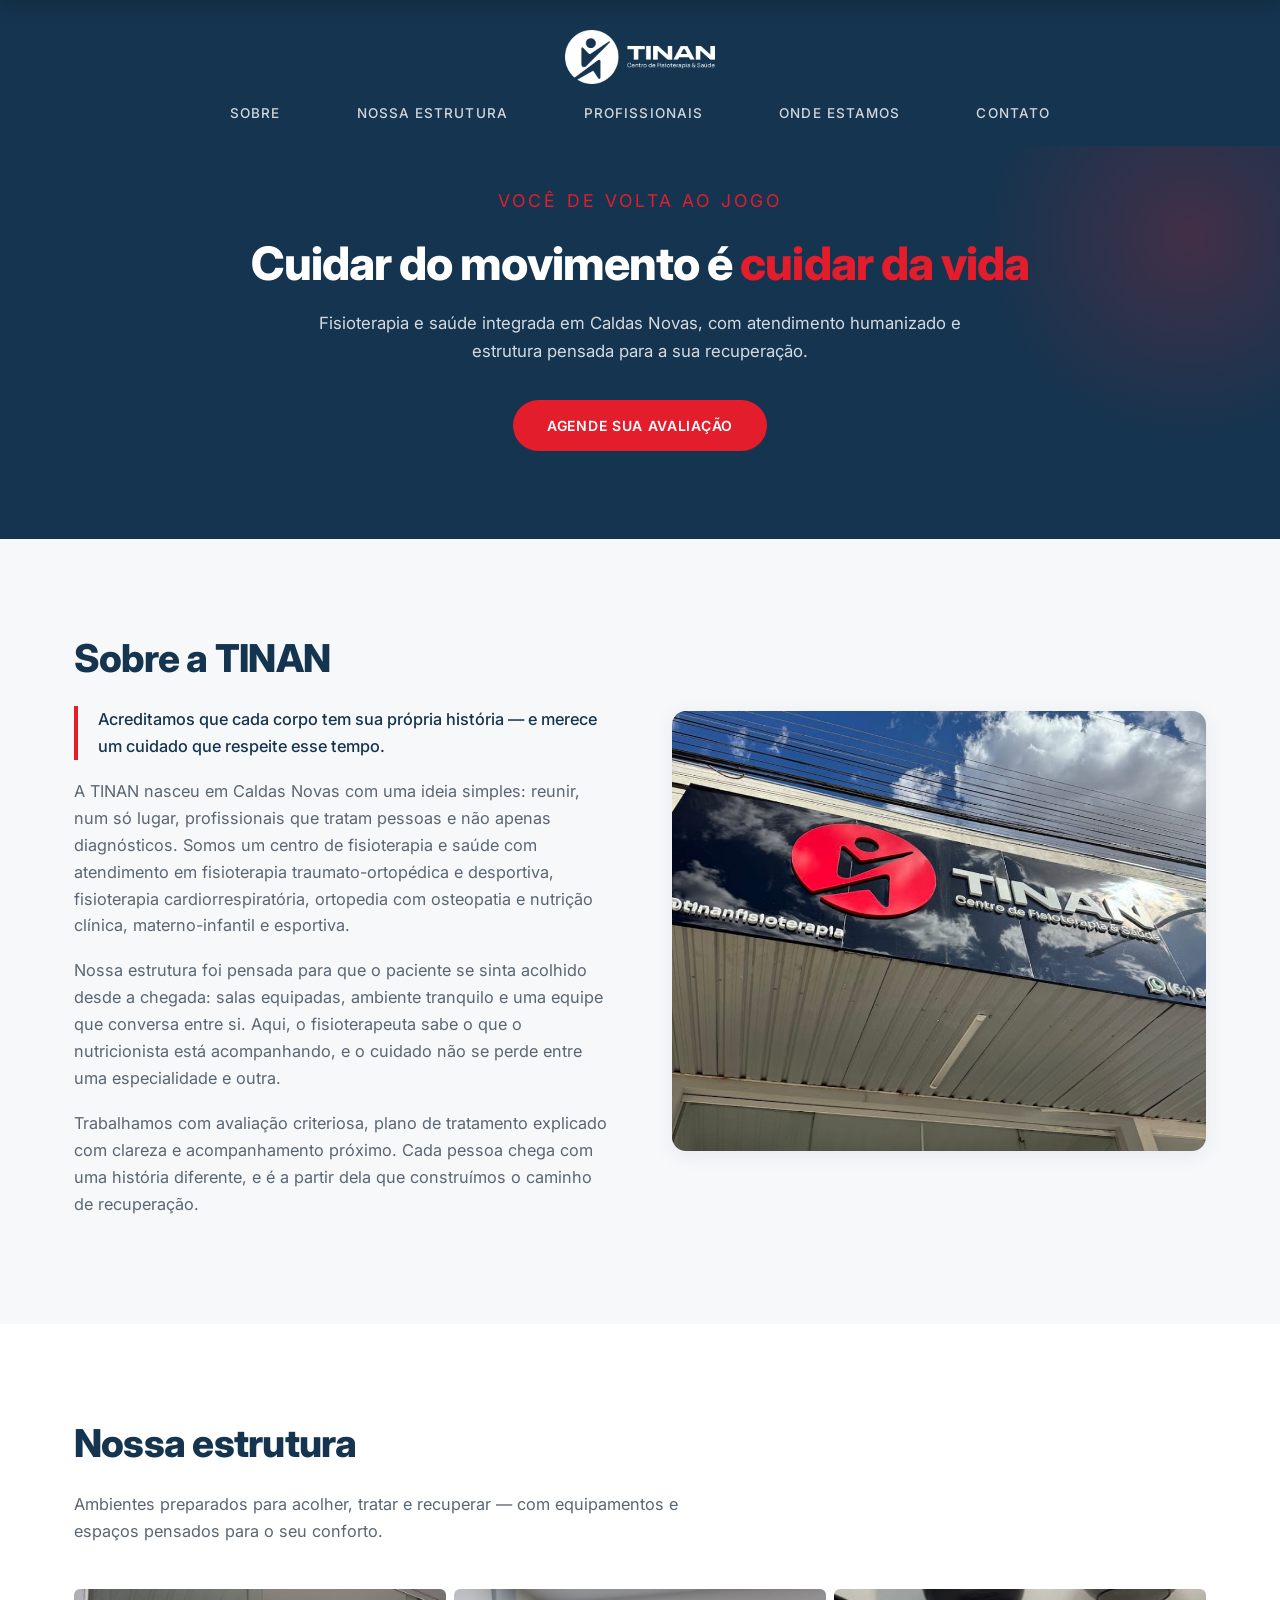
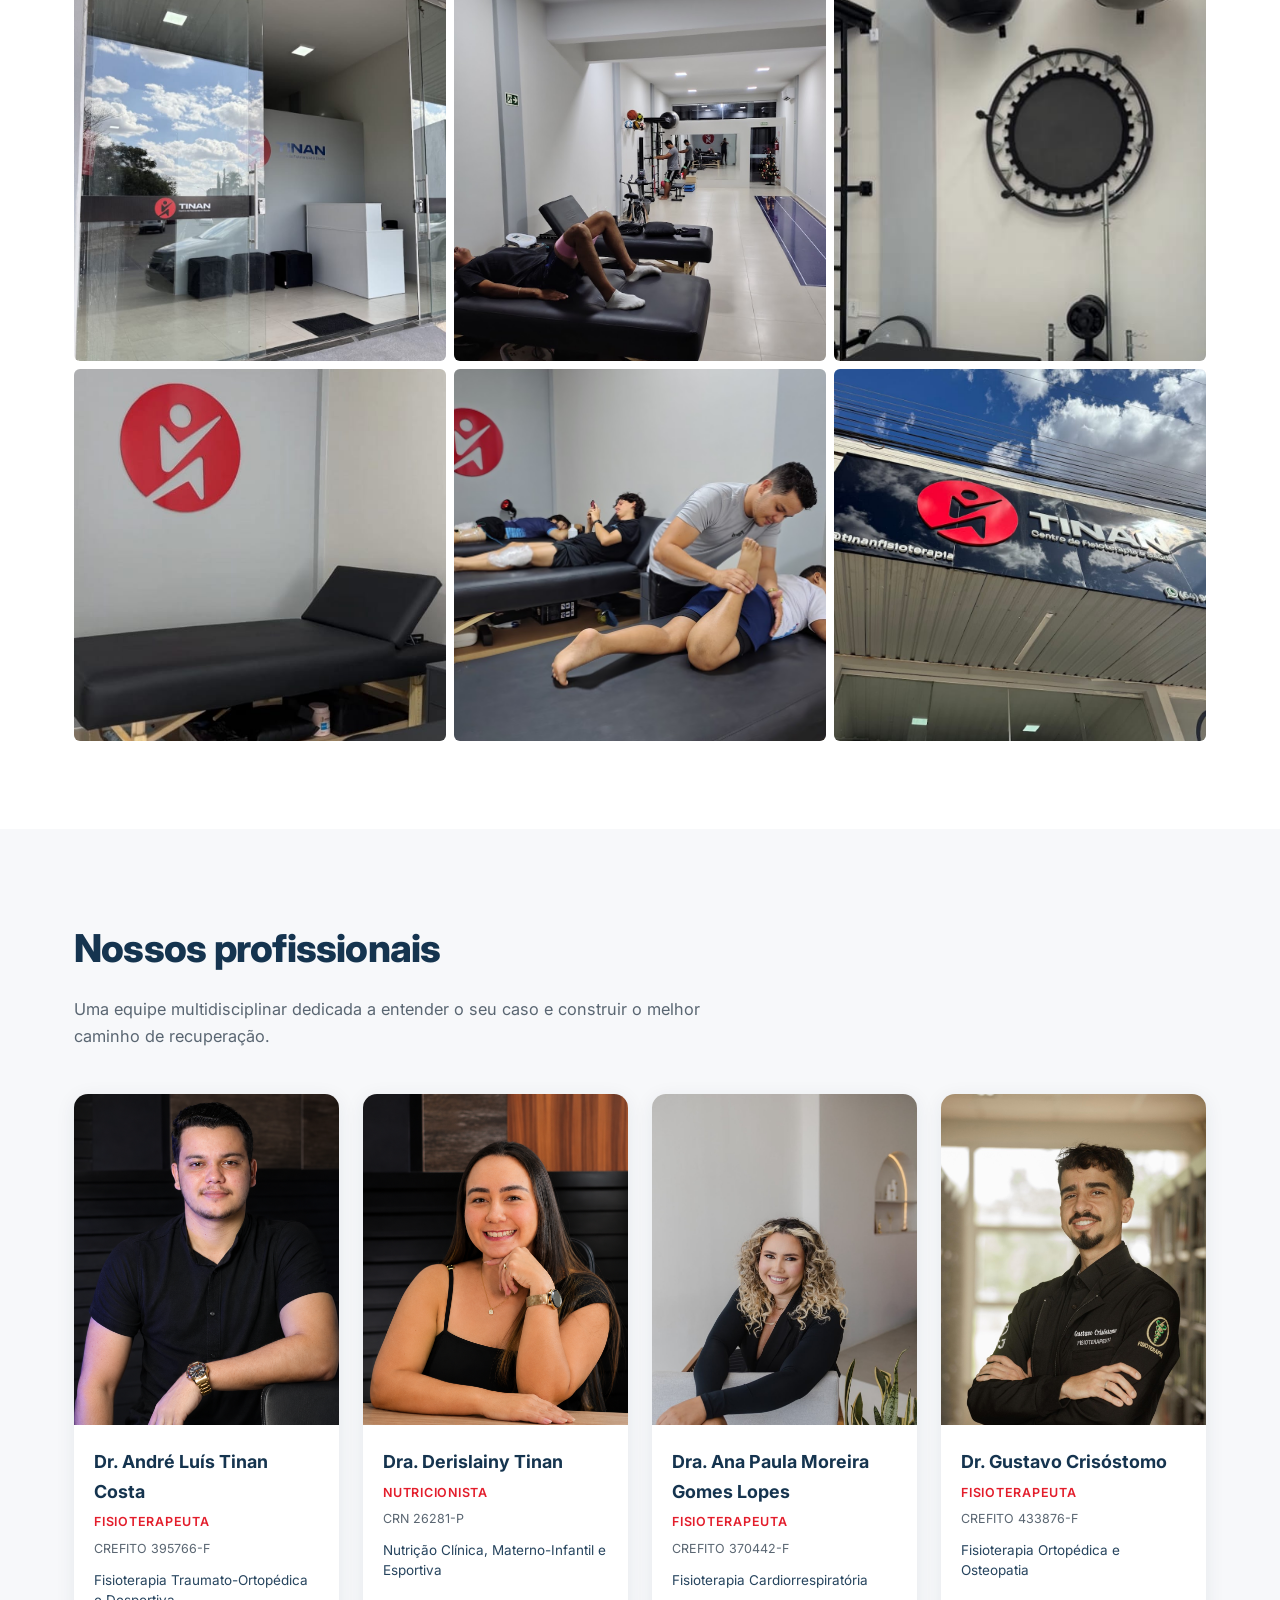
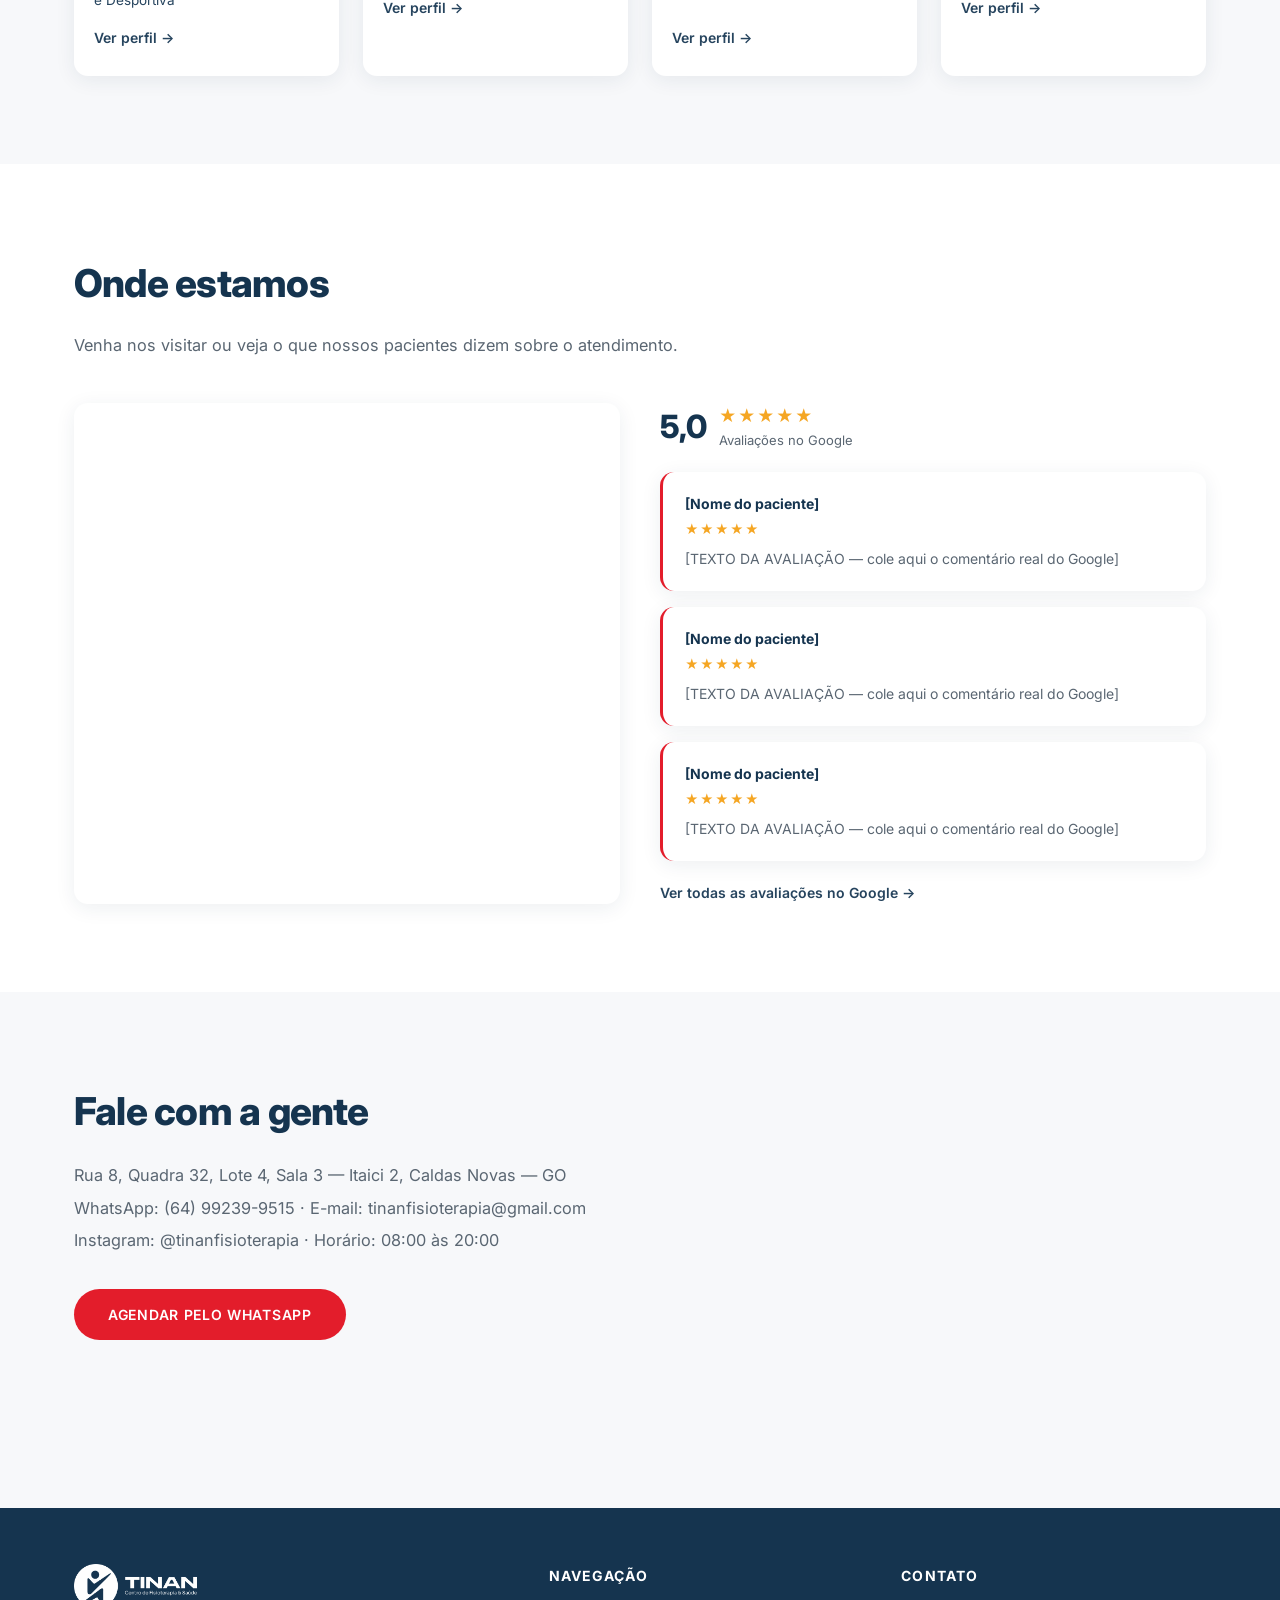
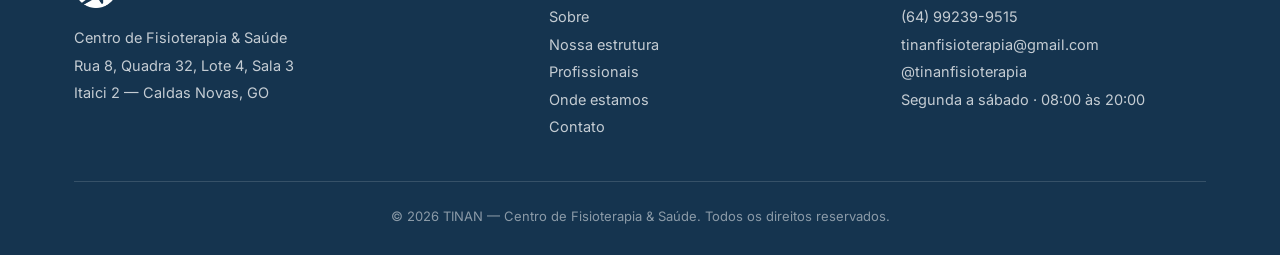
==== index.html @ 9dccb4fa "Update Google Maps iframe source and referrer policy" ====
<!DOCTYPE html>
<html lang="pt-BR">
<head>
  <meta charset="UTF-8">
  <meta name="viewport" content="width=device-width, initial-scale=1.0">
  <title>TINAN — Centro de Fisioterapia & Saúde</title>
  <meta name="description" content="TINAN Centro de Fisioterapia & Saúde em Caldas Novas (GO). Fisioterapia traumato-ortopédica e desportiva, cardiorrespiratória, ortopedia com osteopatia e nutrição clínica, materno-infantil e esportiva.">
  <link rel="icon" href="imagens/logo-tinancirculo.png">
  <link rel="preconnect" href="https://fonts.googleapis.com">
  <link rel="preconnect" href="https://fonts.gstatic.com" crossorigin>
  <link href="https://fonts.googleapis.com/css2?family=Inter:wght@400;500;600;700;800&display=swap" rel="stylesheet">

  <style>
    /* ============================================================
       1. VARIÁVEIS DA MARCA
       ============================================================ */
    :root {
      --azul:        #15344F;
      --azul-medio:  #26445E;
      --vermelho:    #E31D2B;
      --fundo:       #F7F8FA;
      --branco:      #FFFFFF;
      --texto:       #2B2B2B;
      --texto-suave: #5A6672;
      --borda:       #E3E7EC;
      --fonte: 'Inter', -apple-system, BlinkMacSystemFont, 'Segoe UI', sans-serif;
      --largura: 1180px;
      --raio: 14px;
      --sombra: 0 4px 20px rgba(21, 52, 79, 0.08);
    }

    /* ============================================================
       2. RESET E BASE
       ============================================================ */
    * { margin: 0; padding: 0; box-sizing: border-box; }

    html { scroll-behavior: smooth; }

    body {
      font-family: var(--fonte);
      color: var(--texto);
      background: var(--fundo);
      line-height: 1.65;
      -webkit-font-smoothing: antialiased;
    }

    img { max-width: 100%; display: block; }
    a { text-decoration: none; color: inherit; }

    .container {
      width: 100%;
      max-width: var(--largura);
      margin: 0 auto;
      padding: 0 24px;
    }

    /* ============================================================
       3. TOPO — header + hero num único bloco azul contínuo
       ============================================================ */
    .topo {
      background: var(--azul);
      position: relative;
    }

    .header {
      background: var(--azul);
      padding: 30px 0 0;
      position: relative;
      z-index: 10;
      transition: padding .35s ease;
    }

    .header .container {
      display: flex;
      flex-direction: column;
      align-items: center;
      gap: 18px;
      transition: gap .35s ease;
    }

    .logo { display: block; }

    .logo img {
      height: 54px;
      width: auto;
      transition: height .35s ease;
    }

    .nav {
      display: flex;
      align-items: center;
      justify-content: space-between;
      width: 100%;
      max-width: 820px;
      gap: 16px;
      overflow: hidden;
      max-height: 60px;
      opacity: 1;
      padding-bottom: 22px;
      transition: max-height .35s ease, opacity .25s ease, padding .35s ease;
    }

    .nav a {
      color: rgba(255, 255, 255, 0.8);
      font-size: 13.5px;
      font-weight: 500;
      letter-spacing: 0.08em;
      text-transform: uppercase;
      white-space: nowrap;
      transition: color .2s;
    }

    .nav a:hover { color: var(--vermelho); }

    /* Barra fixa que aparece só depois do scroll */
    .barra-fixa {
      position: fixed;
      top: 0;
      left: 0;
      right: 0;
      z-index: 1000;
      background: var(--azul);
      padding: 12px 0;
      display: flex;
      align-items: center;
      justify-content: center;
      box-shadow: 0 4px 20px rgba(0, 0, 0, 0.18);
      transform: translateY(-100%);
      transition: transform .3s ease;
    }

    .barra-fixa.visivel { transform: translateY(0); }

    .barra-fixa img { height: 40px; width: auto; }

    /* ============================================================
       4. BOTÕES
       ============================================================ */
    .btn {
      display: inline-block;
      padding: 14px 34px;
      border-radius: 999px;
      font-weight: 600;
      font-size: 14px;
      letter-spacing: 0.05em;
      text-transform: uppercase;
      transition: transform .2s, box-shadow .2s;
      border: none;
      cursor: pointer;
    }

    .btn-primario { background: var(--vermelho); color: var(--branco); }

    .btn-primario:hover {
      transform: translateY(-2px);
      box-shadow: 0 8px 24px rgba(227, 29, 43, 0.32);
    }

    /* ============================================================
       5. HERO — mesmo azul, sem emenda
       ============================================================ */
    .pagina-home .hero {
      background: var(--azul);
      color: var(--branco);
      padding: 40px 0 88px;
      position: relative;
      overflow: hidden;
      text-align: center;
    }

    .pagina-home .hero::after {
      content: "";
      position: absolute;
      right: -120px;
      top: -120px;
      width: 420px;
      height: 420px;
      border-radius: 50%;
      background: radial-gradient(circle, rgba(227,29,43,.22), transparent 70%);
    }

    .pagina-home .hero-conteudo {
      max-width: 1000px;
      margin: 0 auto;
      position: relative;
      z-index: 2;
    }

    .pagina-home .slogan {
      display: block;
      font-size: clamp(0.95rem, 1.6vw, 1.1rem);
      font-weight: 400;
      letter-spacing: 0.18em;
      text-transform: uppercase;
      color: var(--vermelho);
      margin-bottom: 22px;
    }

    .pagina-home .hero h1 {
      font-size: clamp(1.6rem, 3.6vw, 2.9rem);
      line-height: 1.15;
      font-weight: 800;
      letter-spacing: -0.02em;
      margin-bottom: 20px;
      white-space: nowrap;
    }

    .pagina-home .hero h1 span { color: var(--vermelho); }

    .pagina-home .hero .subtitulo {
      font-size: 1.05rem;
      color: rgba(255, 255, 255, 0.82);
      margin: 0 auto 34px;
      max-width: 660px;
    }

    /* ============================================================
       6. SEÇÕES
       ============================================================ */
    .secao { padding: 88px 0; }

    .secao-titulo {
      font-size: clamp(1.7rem, 3.2vw, 2.4rem);
      color: var(--azul);
      font-weight: 800;
      letter-spacing: -0.02em;
      margin-bottom: 16px;
    }

    .secao-sub {
      color: var(--texto-suave);
      font-size: 1.02rem;
      max-width: 640px;
      margin-bottom: 44px;
    }

    .institucional {
      display: grid;
      grid-template-columns: 1fr 1fr;
      gap: 64px;
      align-items: center;
    }

    .institucional-texto p {
      color: var(--texto-suave);
      margin-bottom: 18px;
      font-size: 1.02rem;
    }

    .institucional-texto .destaque {
      border-left: 4px solid var(--vermelho);
      padding-left: 20px;
      color: var(--azul);
      font-weight: 500;
    }

    .institucional-imagem img {
      border-radius: var(--raio);
      box-shadow: var(--sombra);
      width: 100%;
      height: 440px;
      object-fit: cover;
    }

    /* ============================================================
       7. GALERIA — grid estilo feed do Instagram
       ============================================================ */
    .galeria {
      display: grid;
      grid-template-columns: repeat(3, 1fr);
      gap: 8px;
    }

    .galeria img {
      width: 100%;
      aspect-ratio: 1 / 1;
      object-fit: cover;
      border-radius: 6px;
      transition: transform .3s, opacity .3s;
      cursor: pointer;
    }

    .galeria img:hover {
      transform: scale(1.02);
      opacity: 0.92;
    }

    /* ============================================================
       8. CARDS DOS PROFISSIONAIS
       ============================================================ */
    .cards-profissionais {
      display: grid;
      grid-template-columns: repeat(4, 1fr);
      gap: 24px;
    }

    .card-profissional {
      background: var(--branco);
      border-radius: var(--raio);
      overflow: hidden;
      box-shadow: var(--sombra);
      transition: transform .25s, box-shadow .25s;
      display: block;
    }

    .card-profissional:hover {
      transform: translateY(-6px);
      box-shadow: 0 16px 40px rgba(21, 52, 79, 0.16);
    }

    .card-profissional img {
      width: 100%;
      aspect-ratio: 4 / 5;
      object-fit: cover;
      object-position: center top;
    }

    .card-profissional-info { padding: 22px 20px 26px; }

    .card-profissional-info h3 {
      color: var(--azul);
      font-size: 1.12rem;
      font-weight: 700;
      margin-bottom: 6px;
    }

    .card-profissional-info .especialidade {
      color: var(--vermelho);
      font-size: 12.5px;
      font-weight: 600;
      text-transform: uppercase;
      letter-spacing: .06em;
      margin-bottom: 6px;
    }

    .card-profissional-info .registro {
      color: var(--texto-suave);
      font-size: 12.5px;
      margin-bottom: 10px;
    }

    .card-profissional-info .area {
      color: var(--azul-medio);
      font-size: 13.5px;
      line-height: 1.5;
      margin-bottom: 14px;
      min-height: 40px;
    }

    .card-profissional-info .ver-perfil {
      color: var(--azul-medio);
      font-size: 14px;
      font-weight: 600;
    }

    /* ============================================================
       9. MAPA E AVALIAÇÕES — alturas simétricas
       ============================================================ */
    .mapa-avaliacoes {
      display: grid;
      grid-template-columns: 1fr 1fr;
      gap: 40px;
      align-items: stretch;
    }

    .mapa-bloco {
      border-radius: var(--raio);
      overflow: hidden;
      box-shadow: var(--sombra);
      background: var(--branco);
      display: flex;
      height: 100%;
      min-height: 420px;
    }

    .mapa-bloco iframe {
      width: 100%;
      height: 100%;
      min-height: 420px;
      border: 0;
      display: block;
      flex: 1;
    }

    .avaliacoes-bloco {
      display: flex;
      flex-direction: column;
      gap: 16px;
      height: 100%;
    }

    .avaliacoes-cabecalho {
      display: flex;
      align-items: center;
      gap: 12px;
      margin-bottom: 4px;
    }

    .avaliacoes-nota {
      font-size: 2rem;
      font-weight: 800;
      color: var(--azul);
      line-height: 1;
    }

    .avaliacoes-estrelas {
      color: #F5A623;
      font-size: 1.05rem;
      letter-spacing: 2px;
    }

    .avaliacoes-total {
      color: var(--texto-suave);
      font-size: 13px;
    }

    .avaliacao-card {
      background: var(--branco);
      border-radius: var(--raio);
      padding: 20px 22px;
      box-shadow: var(--sombra);
      border-left: 3px solid var(--vermelho);
      flex: 1;
      display: flex;
      flex-direction: column;
      justify-content: center;
    }

    .avaliacao-card .autor {
      font-weight: 700;
      color: var(--azul);
      font-size: 14px;
      margin-bottom: 4px;
    }

    .avaliacao-card .estrelas {
      color: #F5A623;
      font-size: 13px;
      letter-spacing: 1px;
      margin-bottom: 8px;
    }

    .avaliacao-card .texto {
      color: var(--texto-suave);
      font-size: 14px;
      line-height: 1.6;
    }

    .avaliacoes-link {
      color: var(--azul-medio);
      font-weight: 600;
      font-size: 14px;
      margin-top: 4px;
    }

    .avaliacoes-link:hover { color: var(--vermelho); }

    /* ============================================================
       10. CONTATO
       ============================================================ */
    .contato-dados {
      color: var(--texto-suave);
      font-size: 1.02rem;
      line-height: 2;
      margin-bottom: 32px;
    }

    /* ============================================================
       11. RODAPÉ
       ============================================================ */
    .footer {
      background: var(--azul);
      color: rgba(255, 255, 255, 0.75);
      padding: 56px 0 28px;
      margin-top: 80px;
    }

    .footer-grid {
      display: grid;
      grid-template-columns: 1.4fr 1fr 1fr;
      gap: 48px;
      margin-bottom: 40px;
    }

    .footer h4 {
      color: var(--branco);
      font-size: 14px;
      margin-bottom: 16px;
      text-transform: uppercase;
      letter-spacing: .08em;
    }

    .footer p, .footer a {
      font-size: 14.5px;
      line-height: 1.9;
      display: block;
    }

    .footer a:hover { color: var(--vermelho); }

    .footer-logo { height: 44px; width: auto; margin-bottom: 16px; }

    .footer-base {
      border-top: 1px solid rgba(255, 255, 255, 0.14);
      padding-top: 24px;
      font-size: 13px;
      text-align: center;
      color: rgba(255, 255, 255, 0.5);
    }

    /* ============================================================
       12. RESPONSIVO
       ============================================================ */
    @media (max-width: 980px) {
      .cards-profissionais { grid-template-columns: repeat(2, 1fr); }
      .institucional { grid-template-columns: 1fr; gap: 40px; }
      .mapa-avaliacoes { grid-template-columns: 1fr; }
      .mapa-bloco { min-height: 320px; }
      .mapa-bloco iframe { min-height: 320px; }
      .footer-grid { grid-template-columns: 1fr 1fr; }
      .pagina-home .hero h1 { white-space: normal; }
    }

    @media (max-width: 640px) {
      .header { padding: 20px 0 0; }
      .logo img { height: 40px; }
      .nav { flex-wrap: wrap; justify-content: center; gap: 12px 20px; max-height: 90px; padding-bottom: 18px; }
      .nav a { font-size: 11.5px; letter-spacing: 0.05em; }
      .cards-profissionais { grid-template-columns: 1fr; }
      .galeria { grid-template-columns: repeat(2, 1fr); }
      .footer-grid { grid-template-columns: 1fr; gap: 32px; }
      .secao { padding: 60px 0; }
      .pagina-home .hero { padding: 32px 0 60px; }
      .pagina-home .hero h1 { font-size: 1.75rem; }
      .mapa-bloco { min-height: 280px; }
      .mapa-bloco iframe { min-height: 280px; }
    }
  </style>
</head>
<body class="pagina-home">

  <!-- Barra fixa: aparece só depois do scroll -->
  <div class="barra-fixa" id="barraFixa">
    <a href="index.html" aria-label="Voltar para a home">
      <img src="imagens/logo-tinanbranco.png" alt="TINAN">
    </a>
  </div>

  <!-- ===== TOPO: header + hero no mesmo bloco azul ===== -->
  <div class="topo">

    <header class="header">
      <div class="container">
        <a href="index.html" class="logo" aria-label="Voltar para a home">
          <img src="imagens/logo-tinanbranco.png" alt="TINAN — Centro de Fisioterapia & Saúde">
        </a>
        <nav class="nav">
          <a href="#sobre">Sobre</a>
          <a href="#estrutura">Nossa estrutura</a>
          <a href="#profissionais">Profissionais</a>
          <a href="#localizacao">Onde estamos</a>
          <a href="#contato">Contato</a>
        </nav>
      </div>
    </header>

    <section class="hero">
      <div class="container">
        <div class="hero-conteudo">
          <span class="slogan">Você de volta ao jogo</span>
          <h1>Cuidar do movimento é <span>cuidar da vida</span></h1>
          <p class="subtitulo">Fisioterapia e saúde integrada em Caldas Novas, com atendimento humanizado e estrutura pensada para a sua recuperação.</p>
          <a href="https://wa.me/5564992399515?text=Ol%C3%A1%2C%20venho%20atrav%C3%A9s%20do%20site%20e%20gostaria%20de%20marcar%20uma%20avalia%C3%A7%C3%A3o" class="btn btn-primario">Agende sua avaliação</a>
        </div>
      </div>
    </section>

  </div>

  <!-- ===== INSTITUCIONAL ===== -->
  <section class="secao" id="sobre">
    <div class="container">
      <div class="institucional">
        <div class="institucional-texto">
          <h2 class="secao-titulo">Sobre a TINAN</h2>
          <p class="destaque">Acreditamos que cada corpo tem sua própria história — e merece um cuidado que respeite esse tempo.</p>
          <p>A TINAN nasceu em Caldas Novas com uma ideia simples: reunir, num só lugar, profissionais que tratam pessoas e não apenas diagnósticos. Somos um centro de fisioterapia e saúde com atendimento em fisioterapia traumato-ortopédica e desportiva, fisioterapia cardiorrespiratória, ortopedia com osteopatia e nutrição clínica, materno-infantil e esportiva.</p>
          <p>Nossa estrutura foi pensada para que o paciente se sinta acolhido desde a chegada: salas equipadas, ambiente tranquilo e uma equipe que conversa entre si. Aqui, o fisioterapeuta sabe o que o nutricionista está acompanhando, e o cuidado não se perde entre uma especialidade e outra.</p>
          <p>Trabalhamos com avaliação criteriosa, plano de tratamento explicado com clareza e acompanhamento próximo. Cada pessoa chega com uma história diferente, e é a partir dela que construímos o caminho de recuperação.</p>
        </div>
        <div class="institucional-imagem">
          <img src="imagens/fachada-clinica.jpeg" alt="Fachada da clínica TINAN">
        </div>
      </div>
    </div>
  </section>

  <!-- ===== NOSSA ESTRUTURA ===== -->
  <section class="secao" id="estrutura" style="background: var(--branco);">
    <div class="container">
      <h2 class="secao-titulo">Nossa estrutura</h2>
      <p class="secao-sub">Ambientes preparados para acolher, tratar e recuperar — com equipamentos e espaços pensados para o seu conforto.</p>
      <div class="galeria">
        <img src="imagens/ambiente-recepcao.jpeg" alt="Recepção da clínica">
        <img src="imagens/ambiente-01.jpeg" alt="Sala de atendimento">
        <img src="imagens/estrutura-01.jpeg" alt="Equipamentos de reabilitação">
        <img src="imagens/estrutura-02.jpeg" alt="Sala de atendimento com identidade da marca">
        <img src="imagens/atendimento-01.jpeg" alt="Atendimento fisioterapêutico">
        <img src="imagens/fachada-clinica.jpeg" alt="Fachada da clínica">
      </div>
    </div>
  </section>

  <!-- ===== PROFISSIONAIS ===== -->
  <section class="secao" id="profissionais">
    <div class="container">
      <h2 class="secao-titulo">Nossos profissionais</h2>
      <p class="secao-sub">Uma equipe multidisciplinar dedicada a entender o seu caso e construir o melhor caminho de recuperação.</p>
      <div class="cards-profissionais">

        <a href="profissionais/andre.html" class="card-profissional">
          <img src="imagens/profissional-andre.png" alt="Dr. André Luís Tinan Costa">
          <div class="card-profissional-info">
            <h3>Dr. André Luís Tinan Costa</h3>
            <p class="especialidade">Fisioterapeuta</p>
            <p class="registro">CREFITO 395766-F</p>
            <p class="area">Fisioterapia Traumato-Ortopédica e Desportiva</p>
            <span class="ver-perfil">Ver perfil →</span>
          </div>
        </a>

        <a href="profissionais/derislainy.html" class="card-profissional">
          <img src="imagens/profissional-derislainy.png" alt="Dra. Derislainy Tinan">
          <div class="card-profissional-info">
            <h3>Dra. Derislainy Tinan</h3>
            <p class="especialidade">Nutricionista</p>
            <p class="registro">CRN 26281-P</p>
            <p class="area">Nutrição Clínica, Materno-Infantil e Esportiva</p>
            <span class="ver-perfil">Ver perfil →</span>
          </div>
        </a>

        <a href="profissionais/anapaula.html" class="card-profissional">
          <img src="imagens/profissional-ana.jpeg" alt="Dra. Ana Paula Moreira Gomes Lopes">
          <div class="card-profissional-info">
            <h3>Dra. Ana Paula Moreira Gomes Lopes</h3>
            <p class="especialidade">Fisioterapeuta</p>
            <p class="registro">CREFITO 370442-F</p>
            <p class="area">Fisioterapia Cardiorrespiratória</p>
            <span class="ver-perfil">Ver perfil →</span>
          </div>
        </a>

        <a href="profissionais/gustavo.html" class="card-profissional">
          <img src="imagens/profissional-gustavo.jpeg" alt="Dr. Gustavo Crisóstomo">
          <div class="card-profissional-info">
            <h3>Dr. Gustavo Crisóstomo</h3>
            <p class="especialidade">Fisioterapeuta</p>
            <p class="registro">CREFITO 433876-F</p>
            <p class="area">Fisioterapia Ortopédica e Osteopatia</p>
            <span class="ver-perfil">Ver perfil →</span>
          </div>
        </a>

      </div>
    </div>
  </section>

  <!-- ===== MAPA E AVALIAÇÕES ===== -->
  <section class="secao" id="localizacao" style="background: var(--branco);">
    <div class="container">
      <h2 class="secao-titulo">Onde estamos</h2>
      <p class="secao-sub">Venha nos visitar ou veja o que nossos pacientes dizem sobre o atendimento.</p>

      <div class="mapa-avaliacoes">

        <div class="mapa-bloco">
          <iframe
            src="https://www.google.com/maps/embed?pb=!1m18!1m12!1m3!1d3799.636031656362!2d-48.61947021238209!3d-17.761780739849282!2m3!1f0!2f0!3f0!3m2!1i1024!2i768!4f13.1!3m3!1m2!1s0x94a731a16f3f2cc5%3A0x47adfd489bf20e6e!2sTinan%20-%20Centro%20de%20Fisioterapia%20e%20Sa%C3%BAde!5e0!3m2!1spt-BR!2sbr!4v1794061381194!5m2!1spt-BR!2sbr"
            loading="lazy"
            referrerpolicy="strict-origin-when-cross-origin"
            title="Localização da TINAN no Google Maps">
          </iframe>
        </div>

        <div class="avaliacoes-bloco">
          <div class="avaliacoes-cabecalho">
            <span class="avaliacoes-nota">5,0</span>
            <div>
              <div class="avaliacoes-estrelas">★★★★★</div>
              <div class="avaliacoes-total">Avaliações no Google</div>
            </div>
          </div>

          <div class="avaliacao-card">
            <p class="autor">[Nome do paciente]</p>
            <p class="estrelas">★★★★★</p>
            <p class="texto">[TEXTO DA AVALIAÇÃO — cole aqui o comentário real do Google]</p>
          </div>

          <div class="avaliacao-card">
            <p class="autor">[Nome do paciente]</p>
            <p class="estrelas">★★★★★</p>
            <p class="texto">[TEXTO DA AVALIAÇÃO — cole aqui o comentário real do Google]</p>
          </div>

          <div class="avaliacao-card">
            <p class="autor">[Nome do paciente]</p>
            <p class="estrelas">★★★★★</p>
            <p class="texto">[TEXTO DA AVALIAÇÃO — cole aqui o comentário real do Google]</p>
          </div>

          <a href="https://www.google.com/maps/search/?api=1&query=Rua+8,+Quadra+32,+Lote+4,+Sala+3,+Itaici+2,+Caldas+Novas+-+GO" target="_blank" rel="noopener" class="avaliacoes-link">Ver todas as avaliações no Google →</a>
        </div>

      </div>
    </div>
  </section>

  <!-- ===== CONTATO ===== -->
  <section class="secao" id="contato">
    <div class="container">
      <h2 class="secao-titulo">Fale com a gente</h2>
      <p class="contato-dados">
        Rua 8, Quadra 32, Lote 4, Sala 3 — Itaici 2, Caldas Novas — GO<br>
        WhatsApp: (64) 99239-9515 · E-mail: tinanfisioterapia@gmail.com<br>
        Instagram: @tinanfisioterapia · Horário: 08:00 às 20:00
      </p>
      <a href="https://wa.me/5564992399515?text=Ol%C3%A1%2C%20venho%20atrav%C3%A9s%20do%20site%20e%20gostaria%20de%20marcar%20uma%20avalia%C3%A7%C3%A3o" class="btn btn-primario">Agendar pelo WhatsApp</a>
    </div>
  </section>

  <!-- ===== RODAPÉ ===== -->
  <footer class="footer">
    <div class="container">
      <div class="footer-grid">
        <div>
          <img src="imagens/logo-tinanbranco.png" alt="TINAN" class="footer-logo">
          <p>Centro de Fisioterapia &amp; Saúde</p>
          <p>Rua 8, Quadra 32, Lote 4, Sala 3<br>Itaici 2 — Caldas Novas, GO</p>
        </div>
        <div>
          <h4>Navegação</h4>
          <a href="#sobre">Sobre</a>
          <a href="#estrutura">Nossa estrutura</a>
          <a href="#profissionais">Profissionais</a>
          <a href="#localizacao">Onde estamos</a>
          <a href="#contato">Contato</a>
        </div>
        <div>
          <h4>Contato</h4>
          <a href="tel:+5564992399515">(64) 99239-9515</a>
          <a href="mailto:tinanfisioterapia@gmail.com">tinanfisioterapia@gmail.com</a>
          <a href="https://instagram.com/tinanfisioterapia" target="_blank" rel="noopener">@tinanfisioterapia</a>
          <p>Segunda a sábado · 08:00 às 20:00</p>
        </div>
      </div>
      <div class="footer-base">
        © 2026 TINAN — Centro de Fisioterapia &amp; Saúde. Todos os direitos reservados.
      </div>
    </div>
  </footer>

  <script>
    const barraFixa = document.getElementById('barraFixa');
    const topo = document.querySelector('.topo');

    window.addEventListener('scroll', function () {
      const limite = topo.offsetHeight - 80;
      if (window.scrollY > limite) {
        barraFixa.classList.add('visivel');
      } else {
        barraFixa.classList.remove('visivel');
      }
    }, { passive: true });
  </script>

</body>
</html>
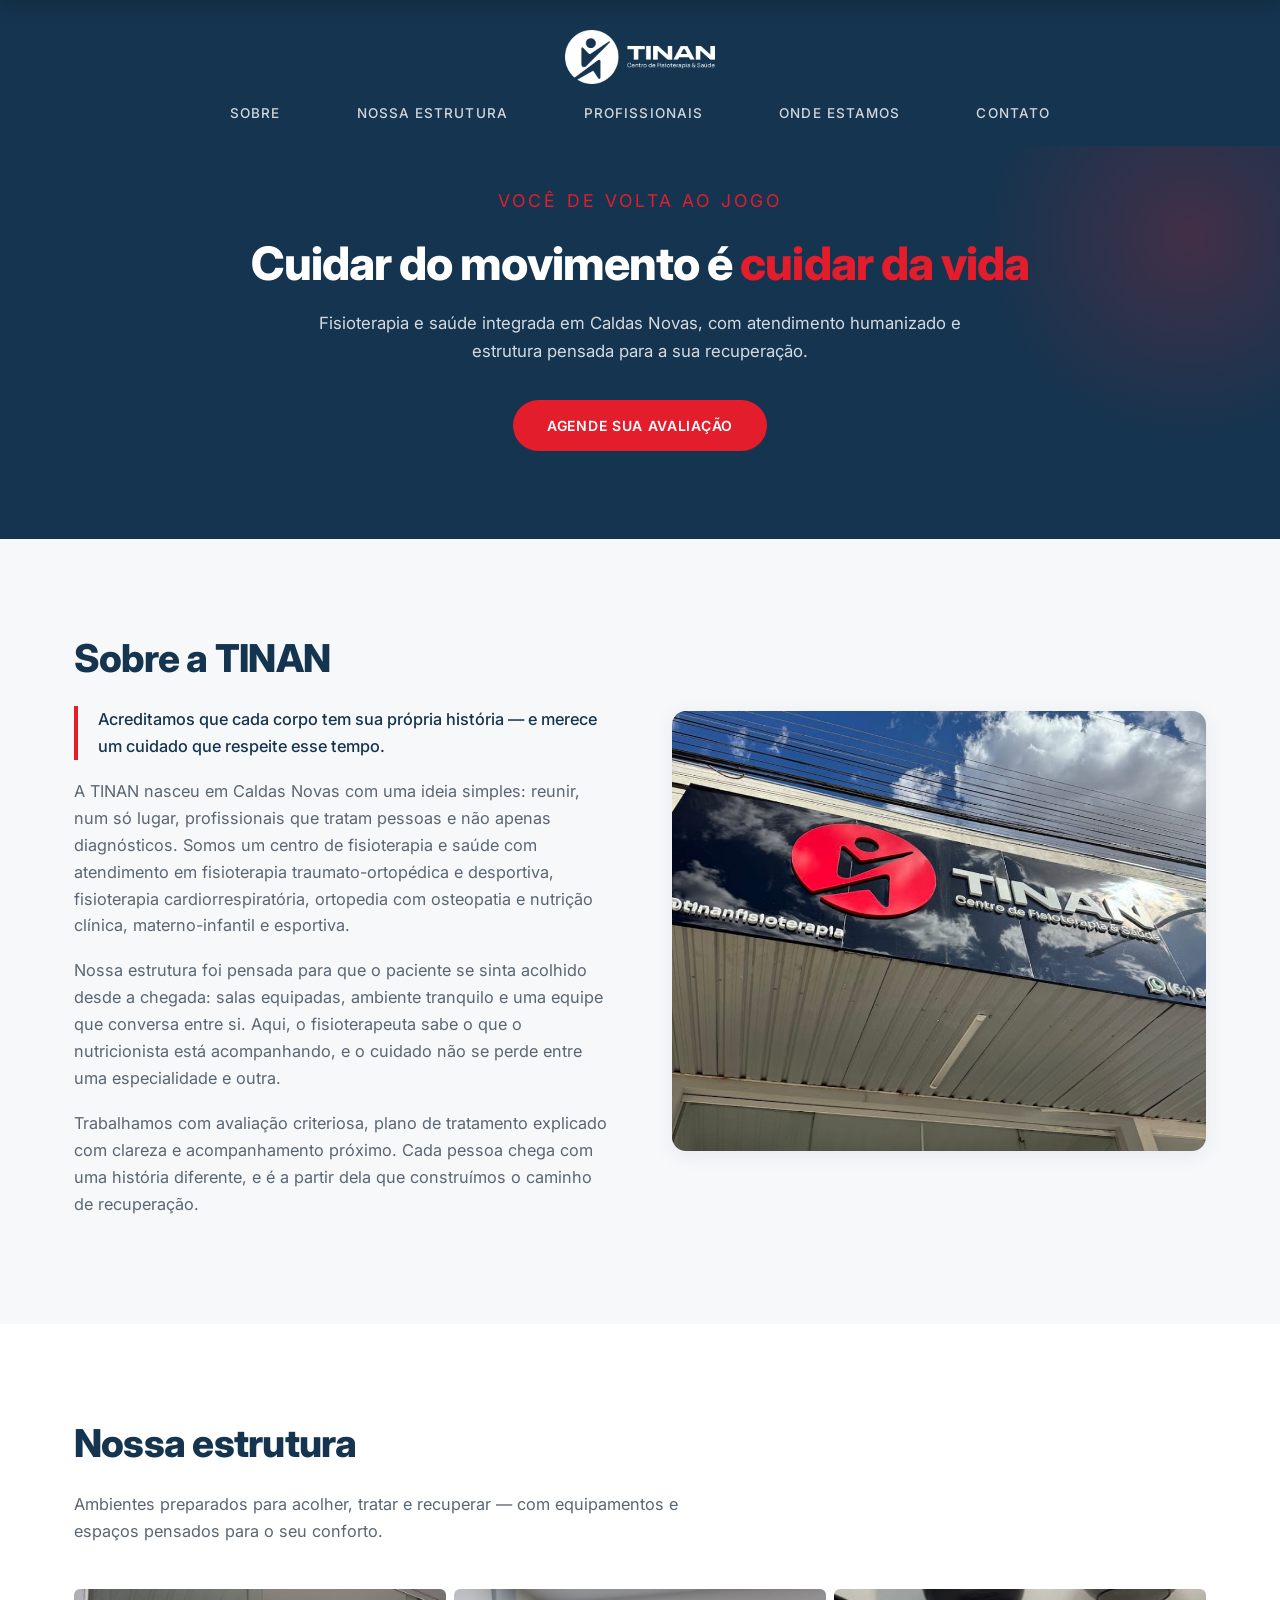
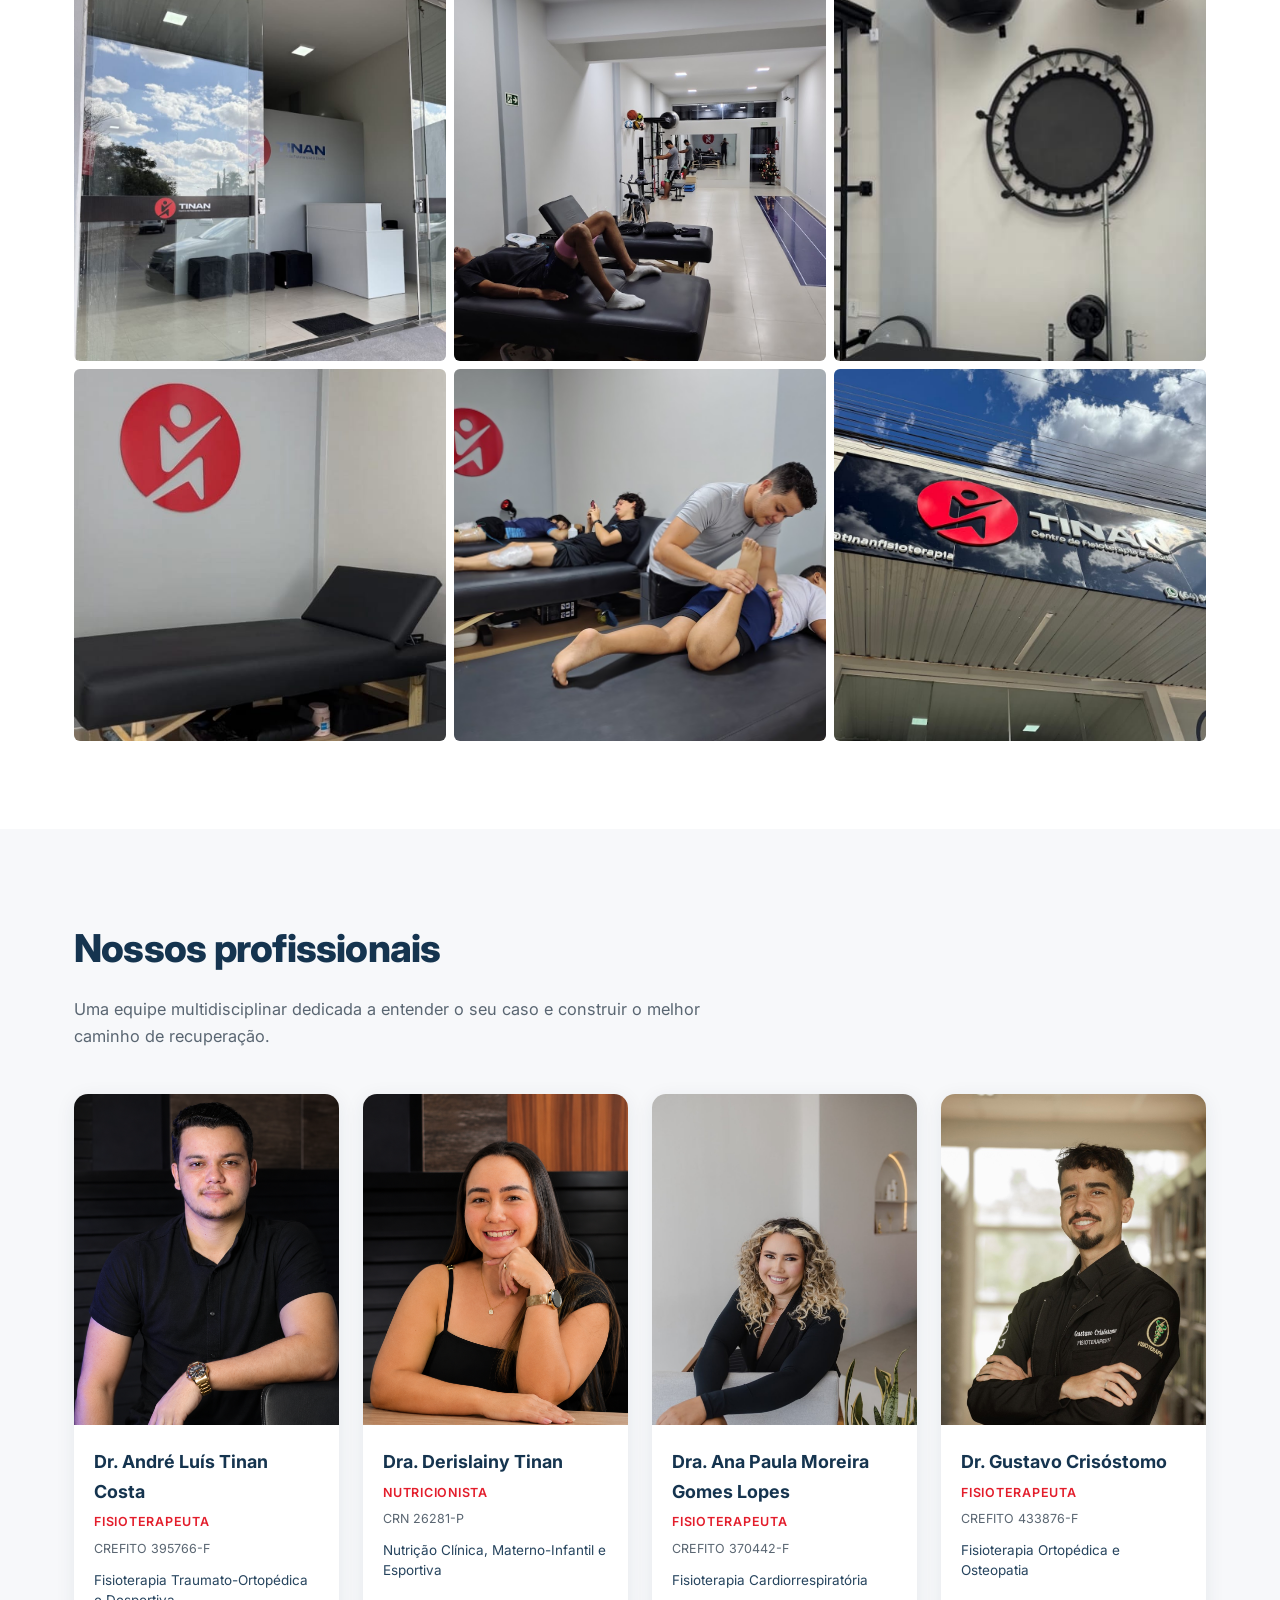
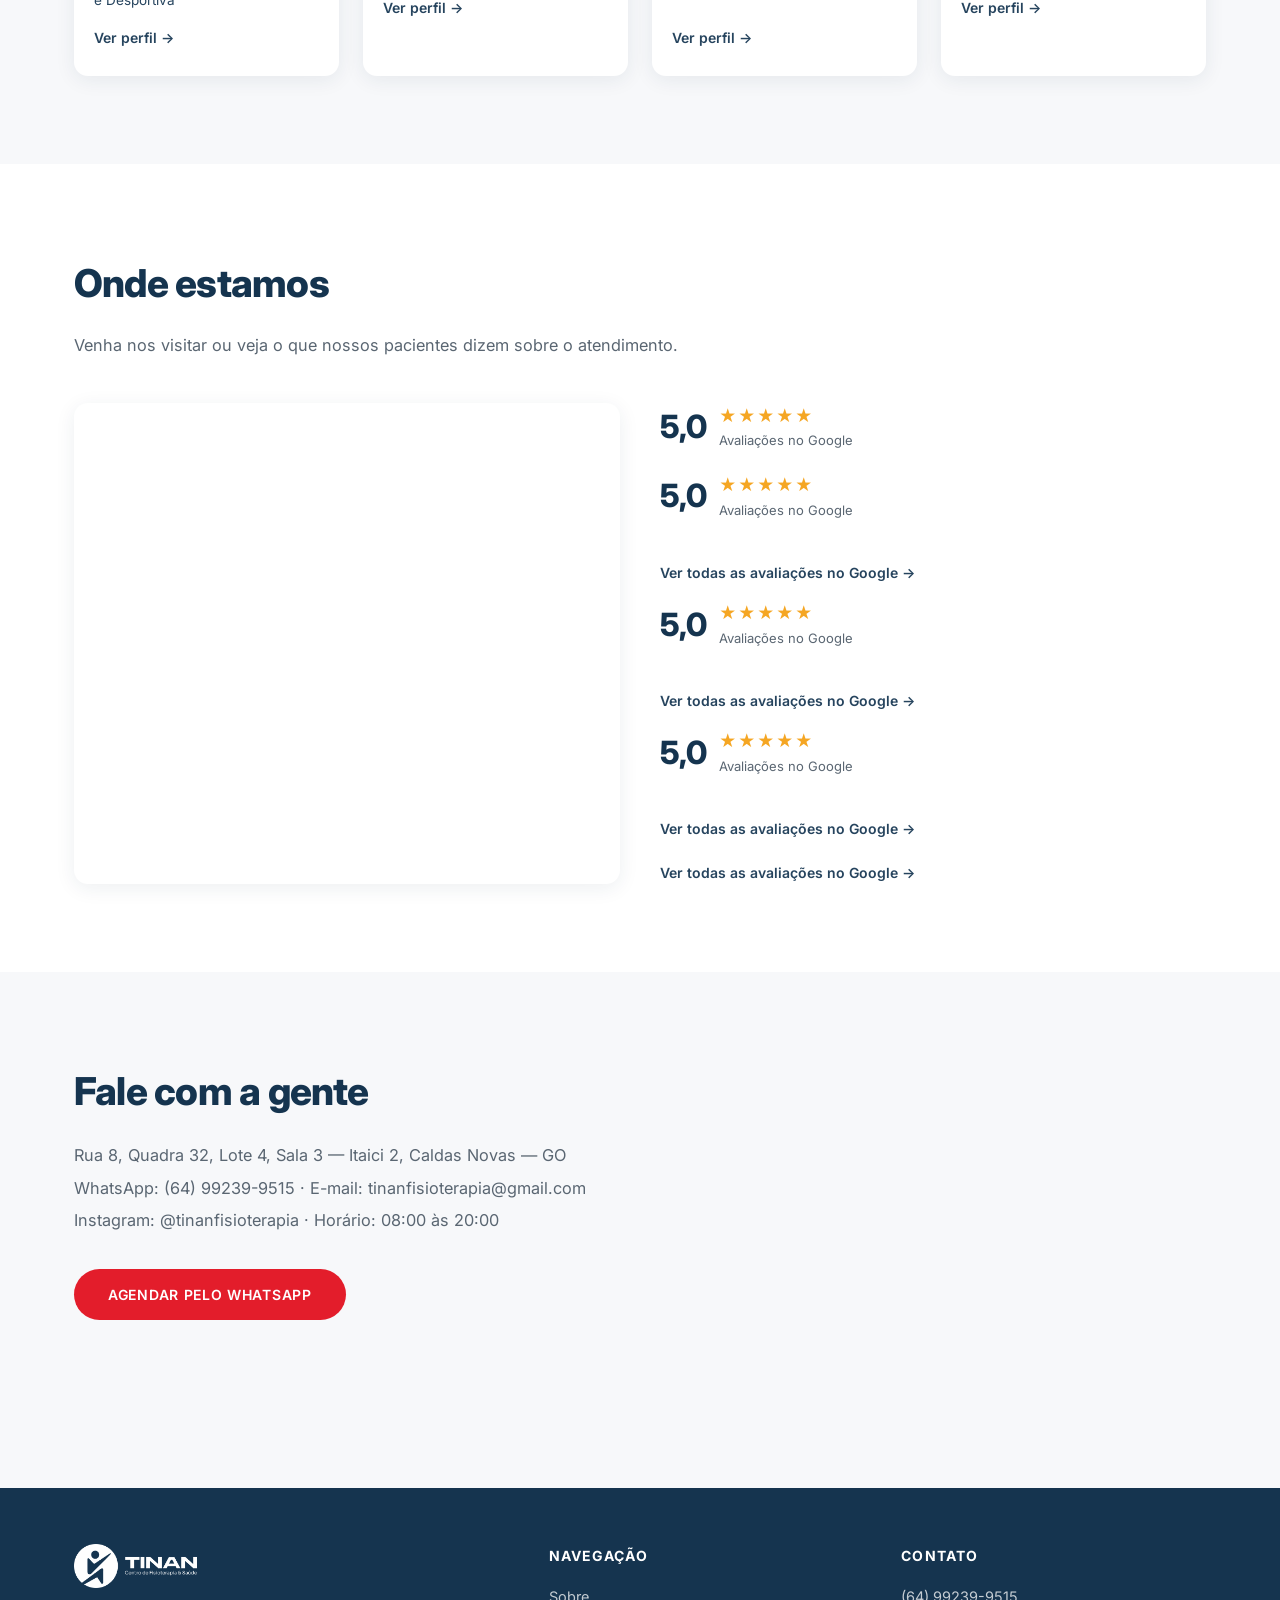
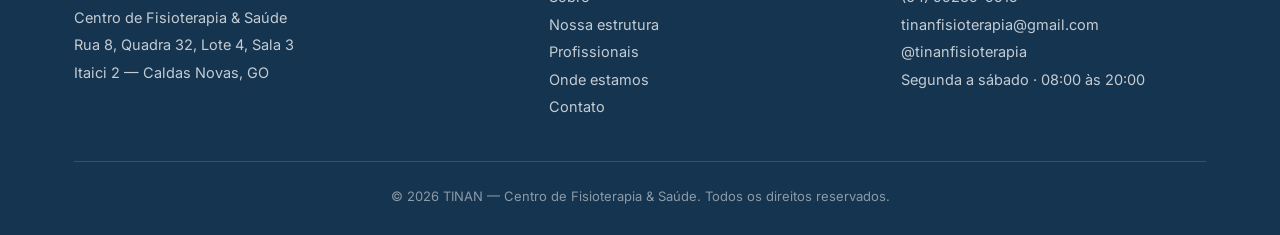
==== commit 9448722e: "Refactor evaluation section with new structure" ====
--- a/index.html
+++ b/index.html
@@ -692,23 +692,56 @@
             </div>
           </div>
 
-          <div class="avaliacao-card">
-            <p class="autor">[Nome do paciente]</p>
-            <p class="estrelas">★★★★★</p>
-            <p class="texto">[TEXTO DA AVALIAÇÃO — cole aqui o comentário real do Google]</p>
-          </div>
-
-          <div class="avaliacao-card">
-            <p class="autor">[Nome do paciente]</p>
-            <p class="estrelas">★★★★★</p>
-            <p class="texto">[TEXTO DA AVALIAÇÃO — cole aqui o comentário real do Google]</p>
-          </div>
-
-          <div class="avaliacao-card">
-            <p class="autor">[Nome do paciente]</p>
-            <p class="estrelas">★★★★★</p>
-            <p class="texto">[TEXTO DA AVALIAÇÃO — cole aqui o comentário real do Google]</p>
-          </div>
+         <div class="avaliacoes-bloco">
+  <div class="avaliacoes-cabecalho">
+    <span class="avaliacoes-nota" id="avaliacoes-nota">5,0</span>
+    <div>
+      <div class="avaliacoes-estrelas">★★★★★</div>
+      <div class="avaliacoes-total" id="avaliacoes-total">Avaliações no Google</div>
+    </div>
+  </div>
+
+  <div id="avaliacoes-lista"></div>
+
+  <a href="https://www.google.com/maps/place/?q=place_id:ChIJxSw_b6Exp5QRbg7ym0j9rUc"
+     target="_blank" rel="noopener" class="avaliacoes-link">
+    Ver todas as avaliações no Google →
+  </a>
+</div>
+
+         <div class="avaliacoes-bloco">
+  <div class="avaliacoes-cabecalho">
+    <span class="avaliacoes-nota" id="avaliacoes-nota">5,0</span>
+    <div>
+      <div class="avaliacoes-estrelas">★★★★★</div>
+      <div class="avaliacoes-total" id="avaliacoes-total">Avaliações no Google</div>
+    </div>
+  </div>
+
+  <div id="avaliacoes-lista"></div>
+
+  <a href="https://www.google.com/maps/place/?q=place_id:ChIJxSw_b6Exp5QRbg7ym0j9rUc"
+     target="_blank" rel="noopener" class="avaliacoes-link">
+    Ver todas as avaliações no Google →
+  </a>
+</div>
+
+          <div class="avaliacoes-bloco">
+  <div class="avaliacoes-cabecalho">
+    <span class="avaliacoes-nota" id="avaliacoes-nota">5,0</span>
+    <div>
+      <div class="avaliacoes-estrelas">★★★★★</div>
+      <div class="avaliacoes-total" id="avaliacoes-total">Avaliações no Google</div>
+    </div>
+  </div>
+
+  <div id="avaliacoes-lista"></div>
+
+  <a href="https://www.google.com/maps/place/?q=place_id:ChIJxSw_b6Exp5QRbg7ym0j9rUc"
+     target="_blank" rel="noopener" class="avaliacoes-link">
+    Ver todas as avaliações no Google →
+  </a>
+</div>
 
           <a href="https://www.google.com/maps/search/?api=1&query=Rua+8,+Quadra+32,+Lote+4,+Sala+3,+Itaici+2,+Caldas+Novas+-+GO" target="_blank" rel="noopener" class="avaliacoes-link">Ver todas as avaliações no Google →</a>
         </div>
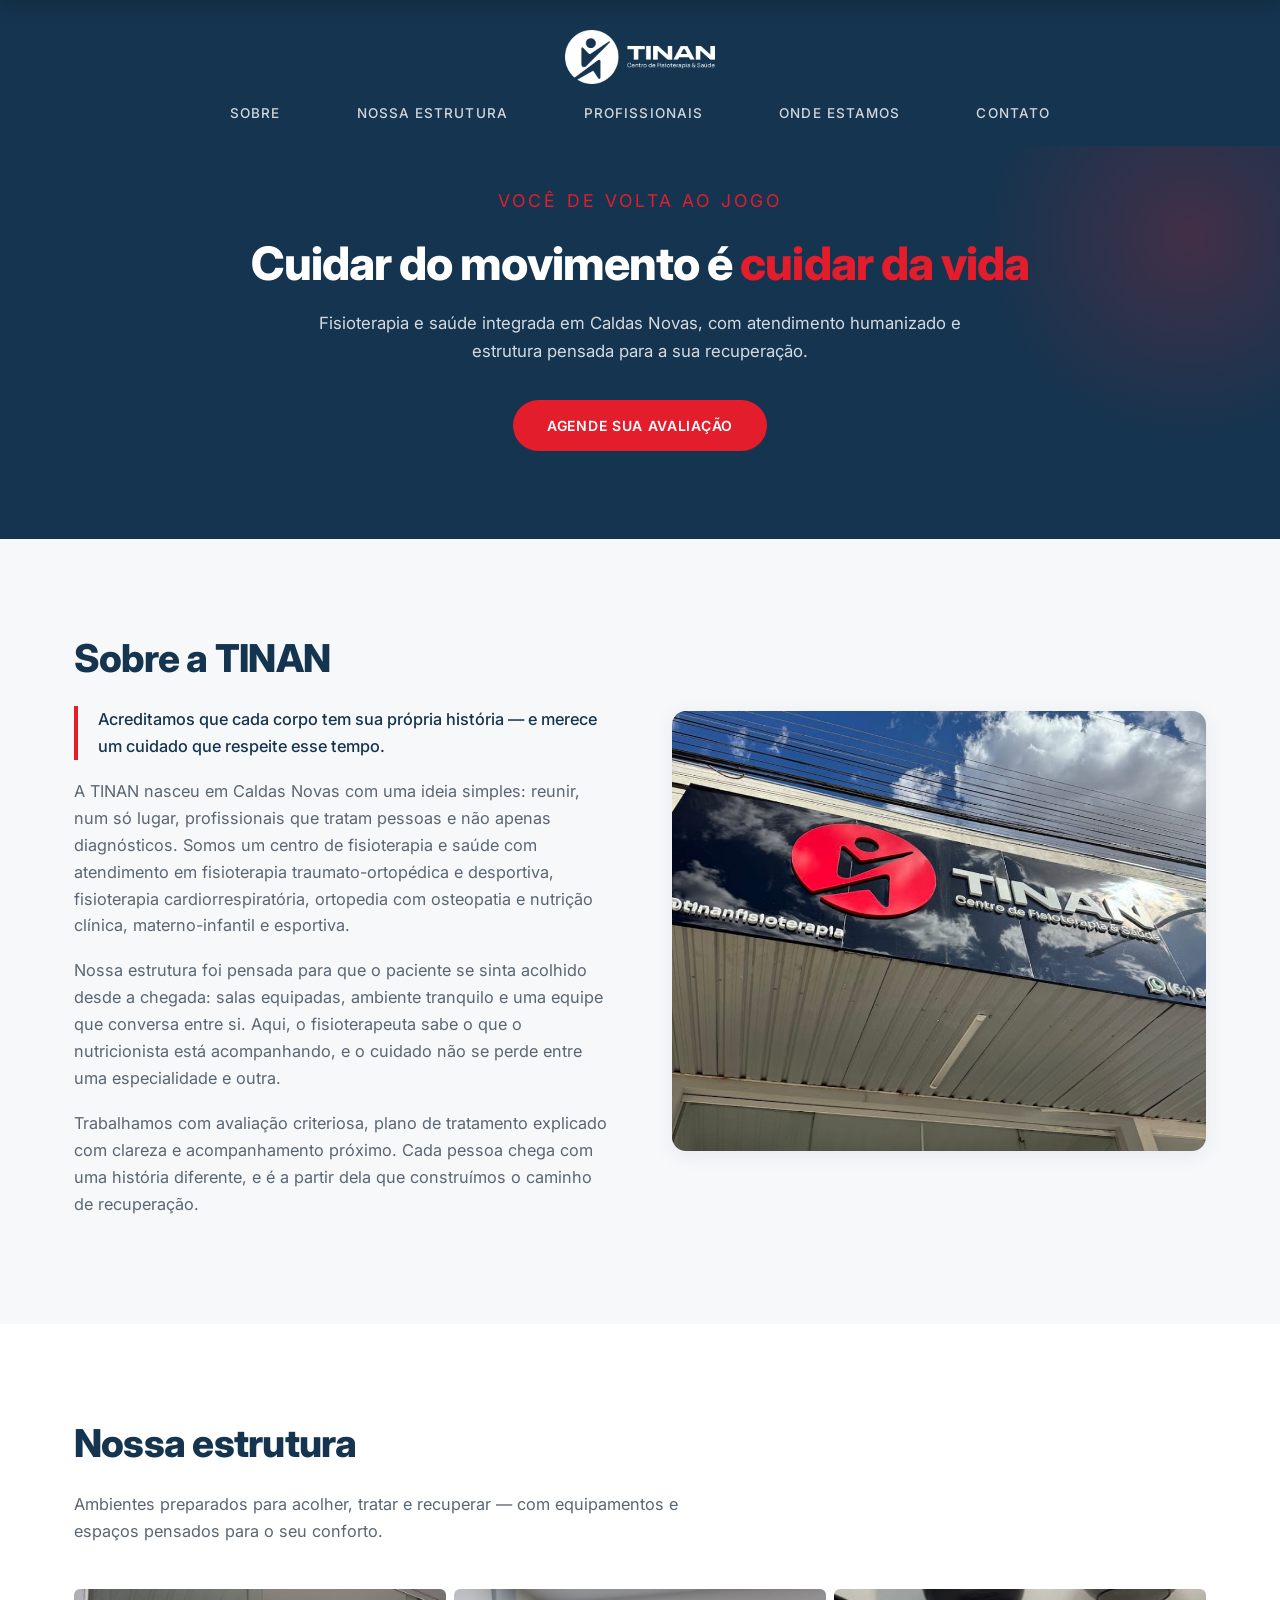
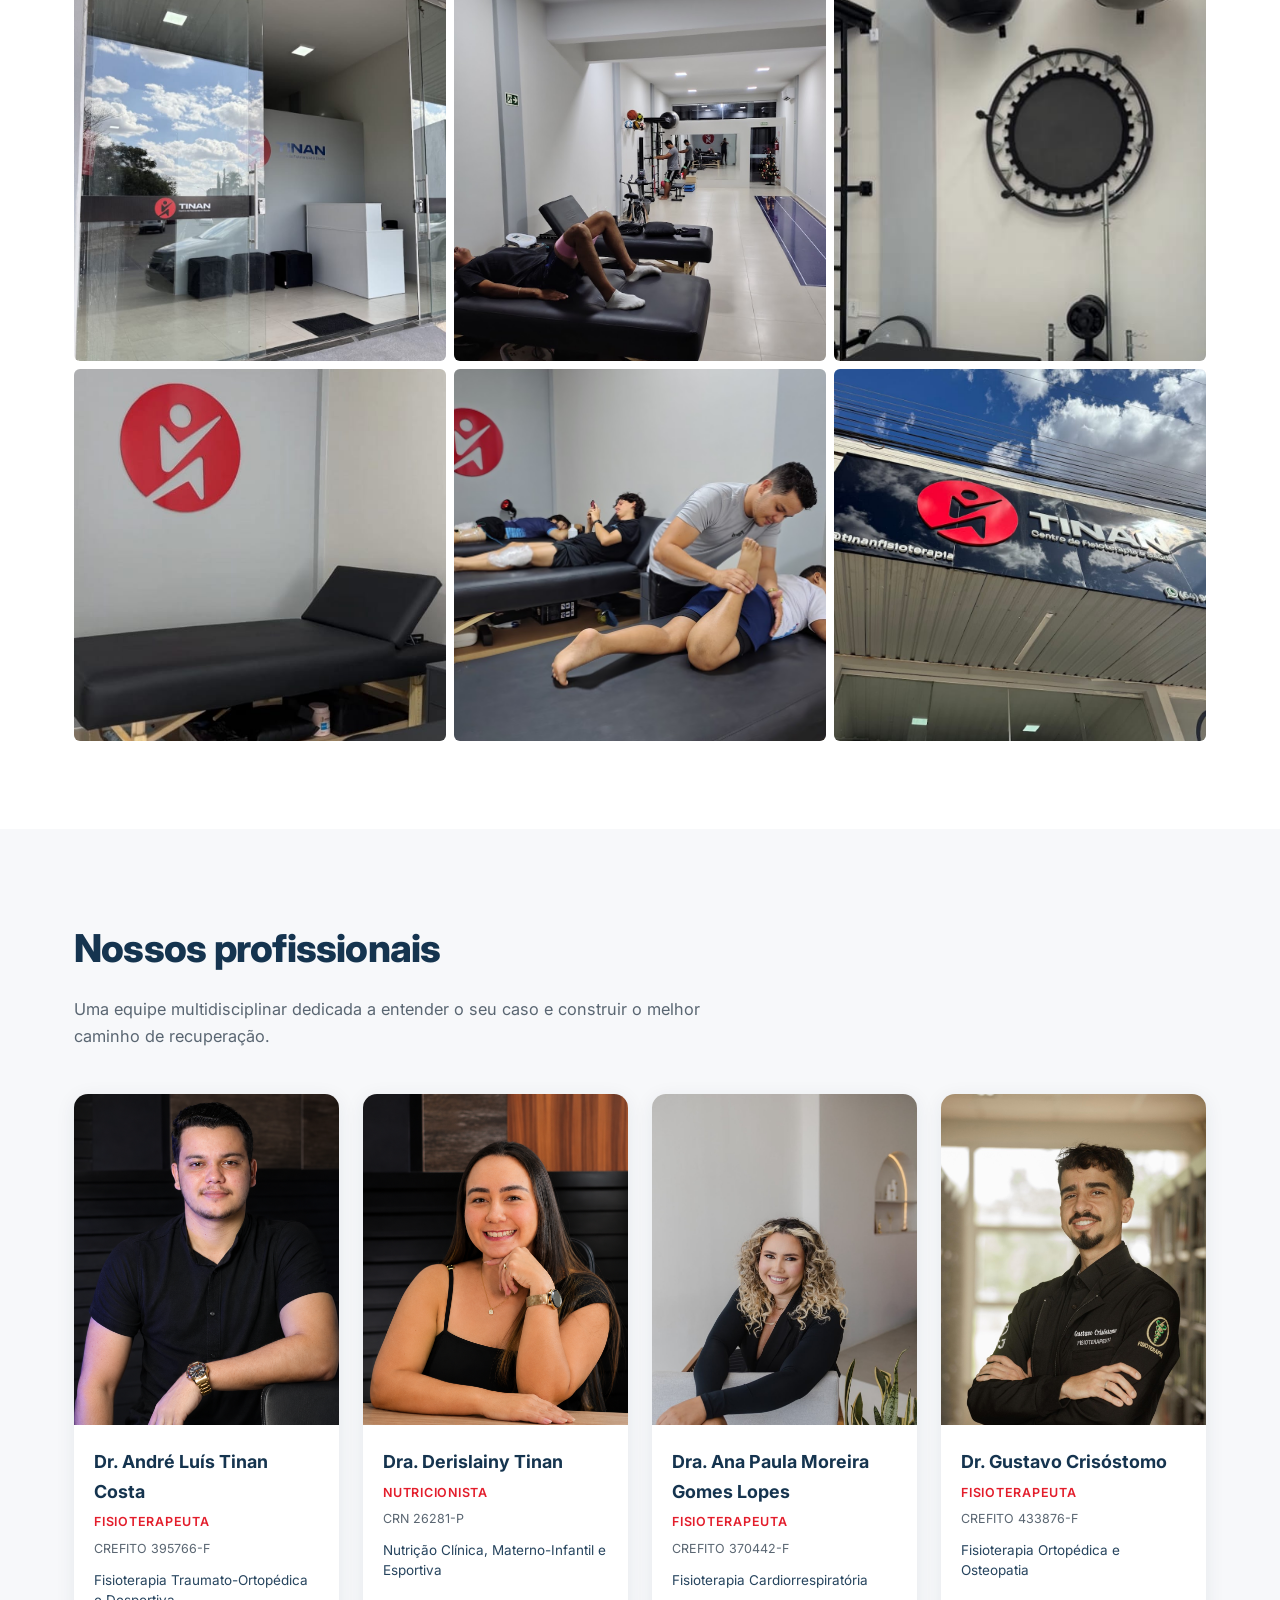
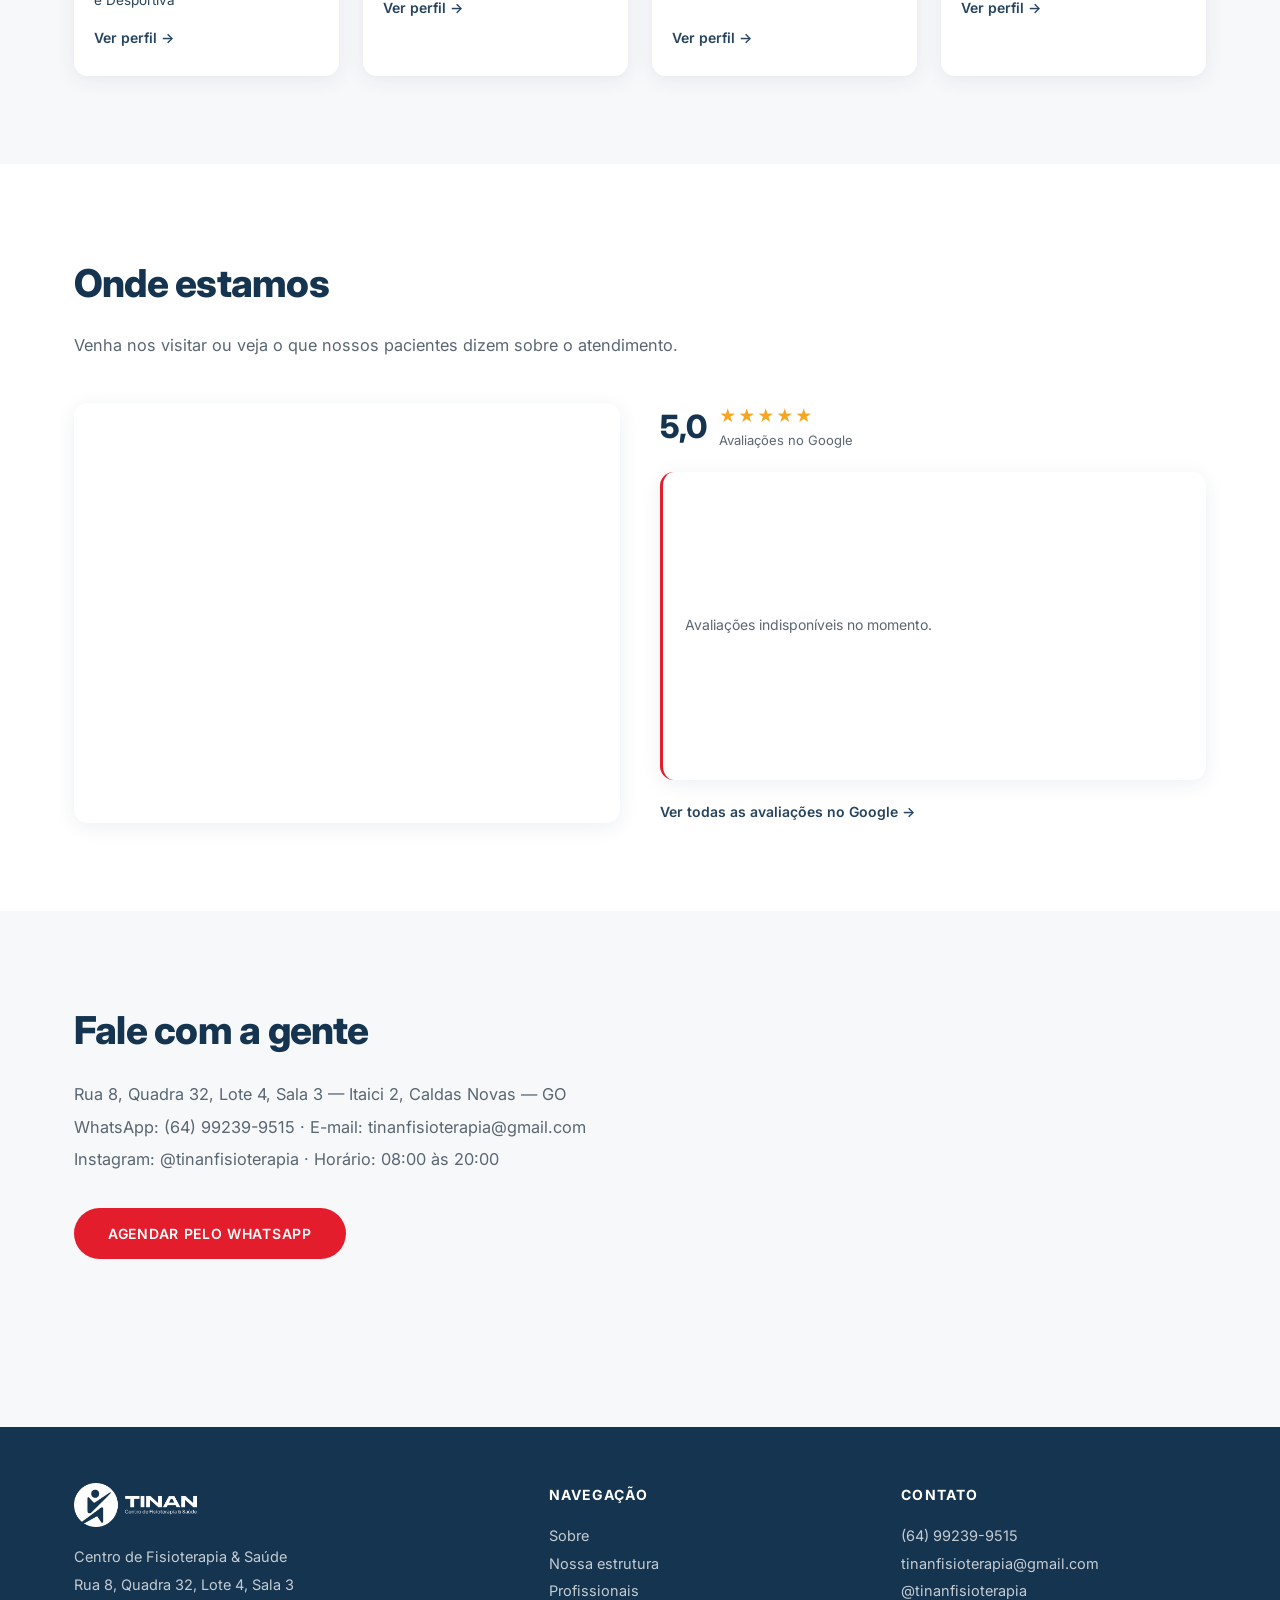
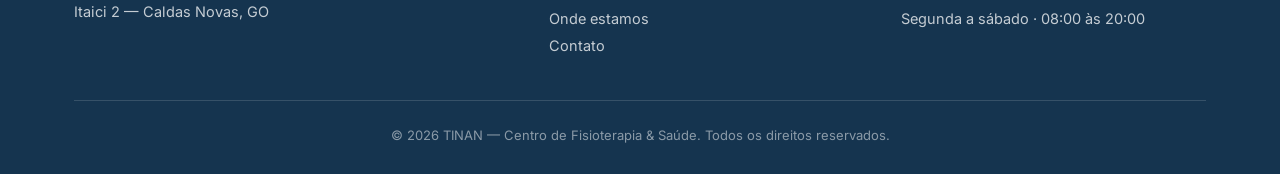
==== commit 4dc66ab0: "Add files via upload v2" ====
--- a/index.html
+++ b/index.html
@@ -414,6 +414,14 @@
       font-size: 13px;
     }
 
+    /* Container dos cards dinâmicos */
+    #avaliacoes-lista {
+      display: flex;
+      flex-direction: column;
+      gap: 16px;
+      flex: 1;
+    }
+
     .avaliacao-card {
       background: var(--branco);
       border-radius: var(--raio);
@@ -444,6 +452,12 @@
       color: var(--texto-suave);
       font-size: 14px;
       line-height: 1.6;
+    }
+
+    .avaliacao-card .quando {
+      color: #9AA5B1;
+      font-size: 12px;
+      margin-top: 8px;
     }
 
     .avaliacoes-link {
@@ -640,7 +654,7 @@
           </div>
         </a>
 
-        <a href="profissionais/anapaula.html" class="card-profissional">
+        <a href="profissionais/ana.html" class="card-profissional">
           <img src="imagens/profissional-ana.jpeg" alt="Dra. Ana Paula Moreira Gomes Lopes">
           <div class="card-profissional-info">
             <h3>Dra. Ana Paula Moreira Gomes Lopes</h3>
@@ -676,74 +690,28 @@
 
         <div class="mapa-bloco">
           <iframe
-            src="https://www.google.com/maps/embed?pb=!1m18!1m12!1m3!1d3799.636031656362!2d-48.61947021238209!3d-17.761780739849282!2m3!1f0!2f0!3f0!3m2!1i1024!2i768!4f13.1!3m3!1m2!1s0x94a731a16f3f2cc5%3A0x47adfd489bf20e6e!2sTinan%20-%20Centro%20de%20Fisioterapia%20e%20Sa%C3%BAde!5e0!3m2!1spt-BR!2sbr!4v1794061381194!5m2!1spt-BR!2sbr"
+            src="https://www.google.com/maps?q=Rua+8,+Quadra+32,+Lote+4,+Sala+3,+Itaici+2,+Caldas+Novas+-+GO&output=embed"
             loading="lazy"
-            referrerpolicy="strict-origin-when-cross-origin"
+            referrerpolicy="no-referrer-when-downgrade"
             title="Localização da TINAN no Google Maps">
           </iframe>
         </div>
 
         <div class="avaliacoes-bloco">
           <div class="avaliacoes-cabecalho">
-            <span class="avaliacoes-nota">5,0</span>
+            <span class="avaliacoes-nota" id="avaliacoes-nota">5,0</span>
             <div>
               <div class="avaliacoes-estrelas">★★★★★</div>
-              <div class="avaliacoes-total">Avaliações no Google</div>
+              <div class="avaliacoes-total" id="avaliacoes-total">Avaliações no Google</div>
             </div>
           </div>
 
-         <div class="avaliacoes-bloco">
-  <div class="avaliacoes-cabecalho">
-    <span class="avaliacoes-nota" id="avaliacoes-nota">5,0</span>
-    <div>
-      <div class="avaliacoes-estrelas">★★★★★</div>
-      <div class="avaliacoes-total" id="avaliacoes-total">Avaliações no Google</div>
-    </div>
-  </div>
-
-  <div id="avaliacoes-lista"></div>
-
-  <a href="https://www.google.com/maps/place/?q=place_id:ChIJxSw_b6Exp5QRbg7ym0j9rUc"
-     target="_blank" rel="noopener" class="avaliacoes-link">
-    Ver todas as avaliações no Google →
-  </a>
-</div>
-
-         <div class="avaliacoes-bloco">
-  <div class="avaliacoes-cabecalho">
-    <span class="avaliacoes-nota" id="avaliacoes-nota">5,0</span>
-    <div>
-      <div class="avaliacoes-estrelas">★★★★★</div>
-      <div class="avaliacoes-total" id="avaliacoes-total">Avaliações no Google</div>
-    </div>
-  </div>
-
-  <div id="avaliacoes-lista"></div>
-
-  <a href="https://www.google.com/maps/place/?q=place_id:ChIJxSw_b6Exp5QRbg7ym0j9rUc"
-     target="_blank" rel="noopener" class="avaliacoes-link">
-    Ver todas as avaliações no Google →
-  </a>
-</div>
-
-          <div class="avaliacoes-bloco">
-  <div class="avaliacoes-cabecalho">
-    <span class="avaliacoes-nota" id="avaliacoes-nota">5,0</span>
-    <div>
-      <div class="avaliacoes-estrelas">★★★★★</div>
-      <div class="avaliacoes-total" id="avaliacoes-total">Avaliações no Google</div>
-    </div>
-  </div>
-
-  <div id="avaliacoes-lista"></div>
-
-  <a href="https://www.google.com/maps/place/?q=place_id:ChIJxSw_b6Exp5QRbg7ym0j9rUc"
-     target="_blank" rel="noopener" class="avaliacoes-link">
-    Ver todas as avaliações no Google →
-  </a>
-</div>
-
-          <a href="https://www.google.com/maps/search/?api=1&query=Rua+8,+Quadra+32,+Lote+4,+Sala+3,+Itaici+2,+Caldas+Novas+-+GO" target="_blank" rel="noopener" class="avaliacoes-link">Ver todas as avaliações no Google →</a>
+          <div id="avaliacoes-lista"></div>
+
+          <a href="https://www.google.com/maps/place/?q=place_id:ChIJxSw_b6Exp5QRbg7ym0j9rUc"
+             target="_blank" rel="noopener" class="avaliacoes-link">
+            Ver todas as avaliações no Google →
+          </a>
         </div>
 
       </div>
@@ -795,6 +763,7 @@
   </footer>
 
   <script>
+    /* ---------- Barra fixa no scroll ---------- */
     const barraFixa = document.getElementById('barraFixa');
     const topo = document.querySelector('.topo');
 
@@ -808,5 +777,52 @@
     }, { passive: true });
   </script>
 
+  <script>
+    /* ---------- Avaliações do Google (via Worker) ---------- */
+    (async function () {
+      const lista = document.getElementById('avaliacoes-lista');
+      if (!lista) return;
+
+      try {
+        const resposta = await fetch('https://tinan-avaliacoes.tinanfisioterapia.workers.dev');
+        const dados = await resposta.json();
+
+        if (dados.nota) {
+          document.getElementById('avaliacoes-nota').textContent =
+            dados.nota.toFixed(1).replace('.', ',');
+        }
+
+        if (dados.total) {
+          document.getElementById('avaliacoes-total').textContent =
+            dados.total + ' avaliações no Google';
+        }
+
+        const avaliacoes = dados.avaliacoes || [];
+
+        if (avaliacoes.length === 0) {
+          lista.innerHTML =
+            '<div class="avaliacao-card"><p class="texto">Ainda não há comentários públicos para exibir.</p></div>';
+          return;
+        }
+
+        lista.innerHTML = avaliacoes.map(function (a) {
+          const nota = Math.max(1, Math.min(5, a.nota || 5));
+          return (
+            '<div class="avaliacao-card">' +
+              '<p class="autor">' + a.autor + '</p>' +
+              '<p class="estrelas">' + '★'.repeat(nota) + '</p>' +
+              '<p class="texto">' + a.texto + '</p>' +
+              (a.quando ? '<p class="quando">' + a.quando + '</p>' : '') +
+            '</div>'
+          );
+        }).join('');
+
+      } catch (erro) {
+        lista.innerHTML =
+          '<div class="avaliacao-card"><p class="texto">Avaliações indisponíveis no momento.</p></div>';
+      }
+    })();
+  </script>
+
 </body>
-</html>
+</html>
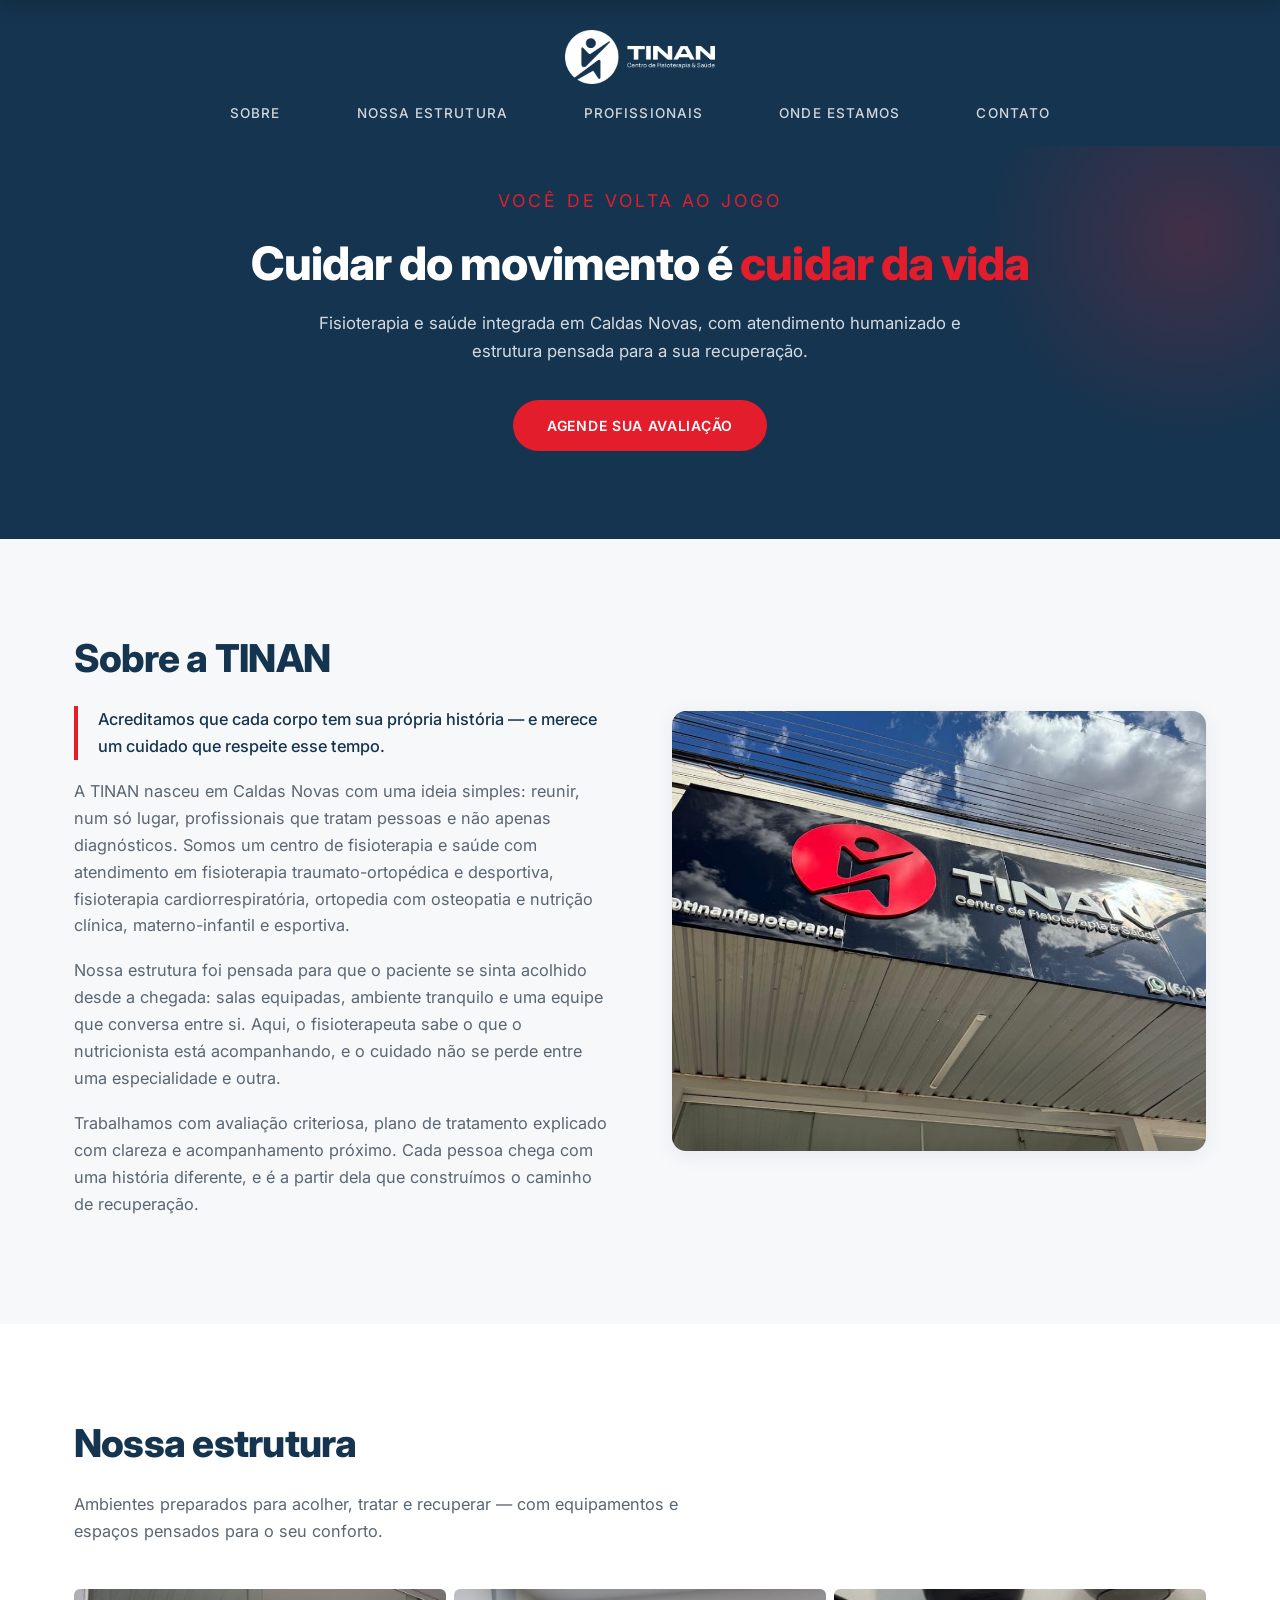
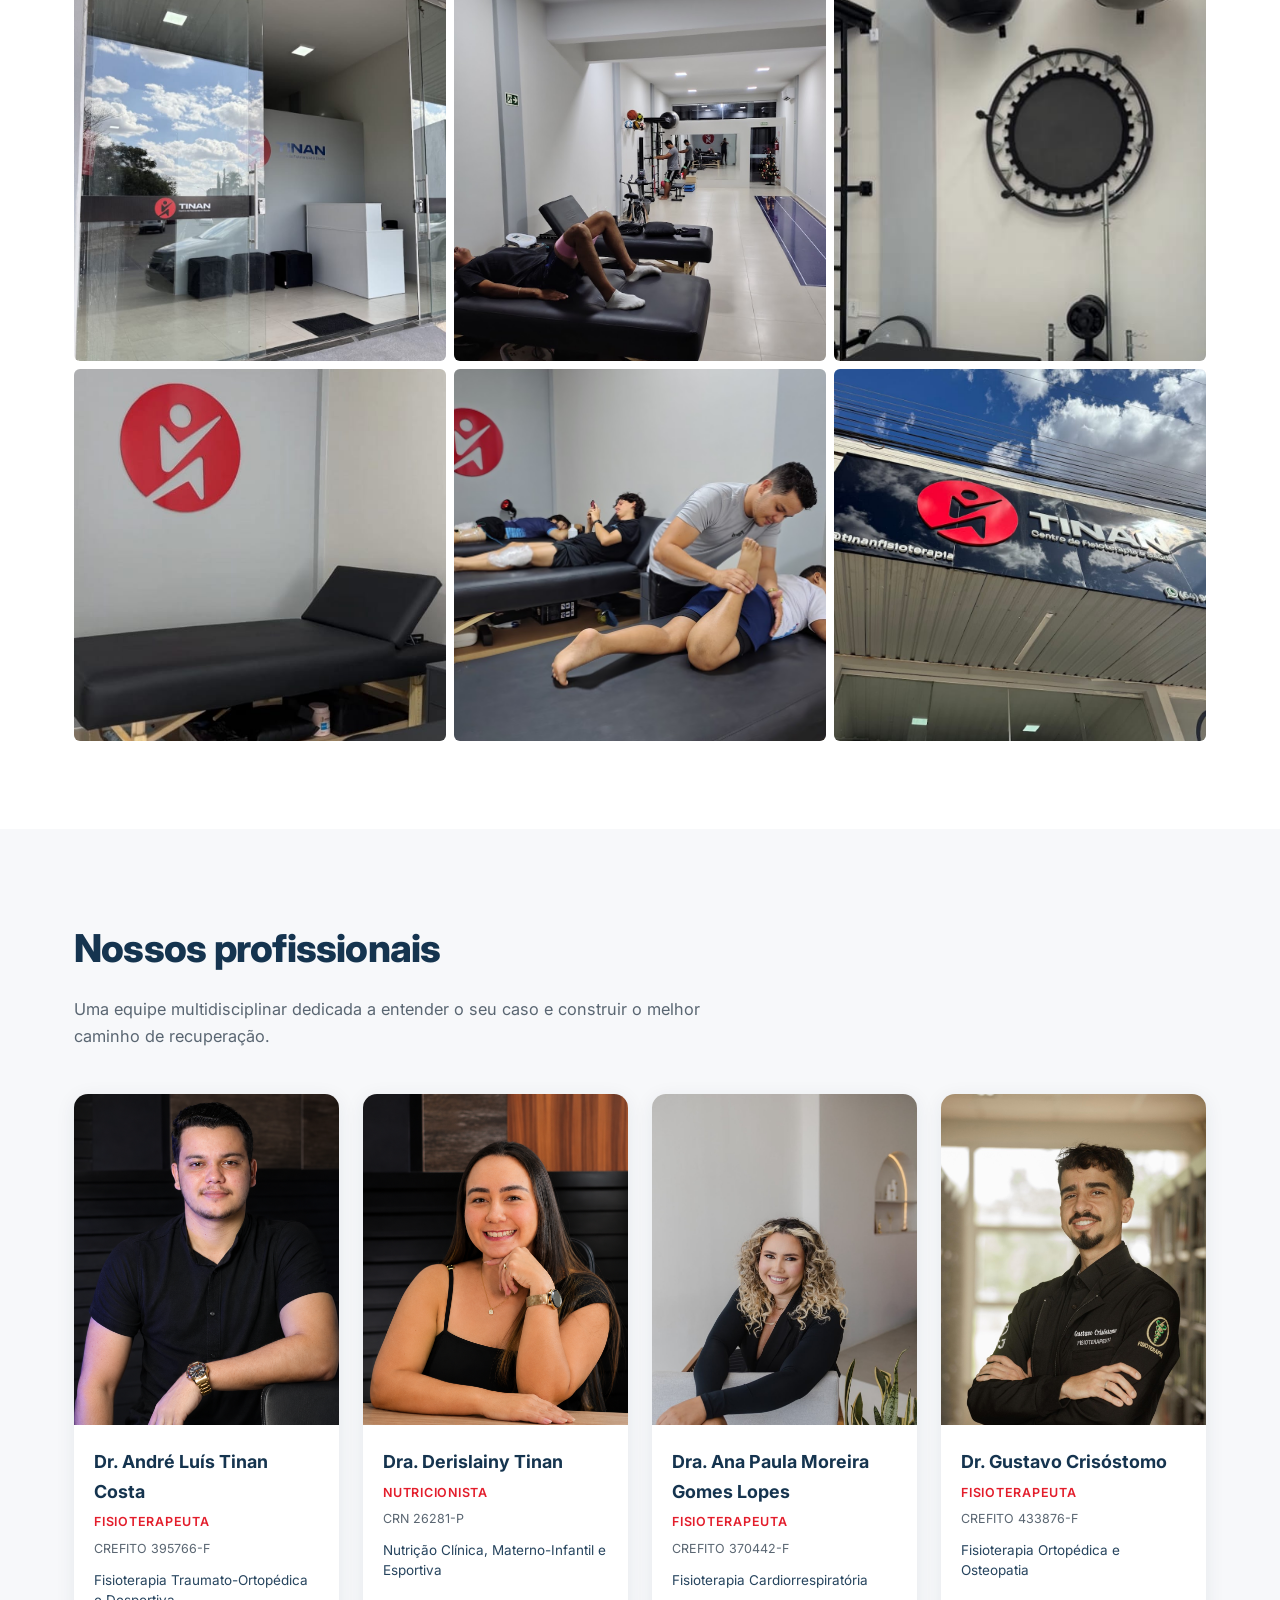
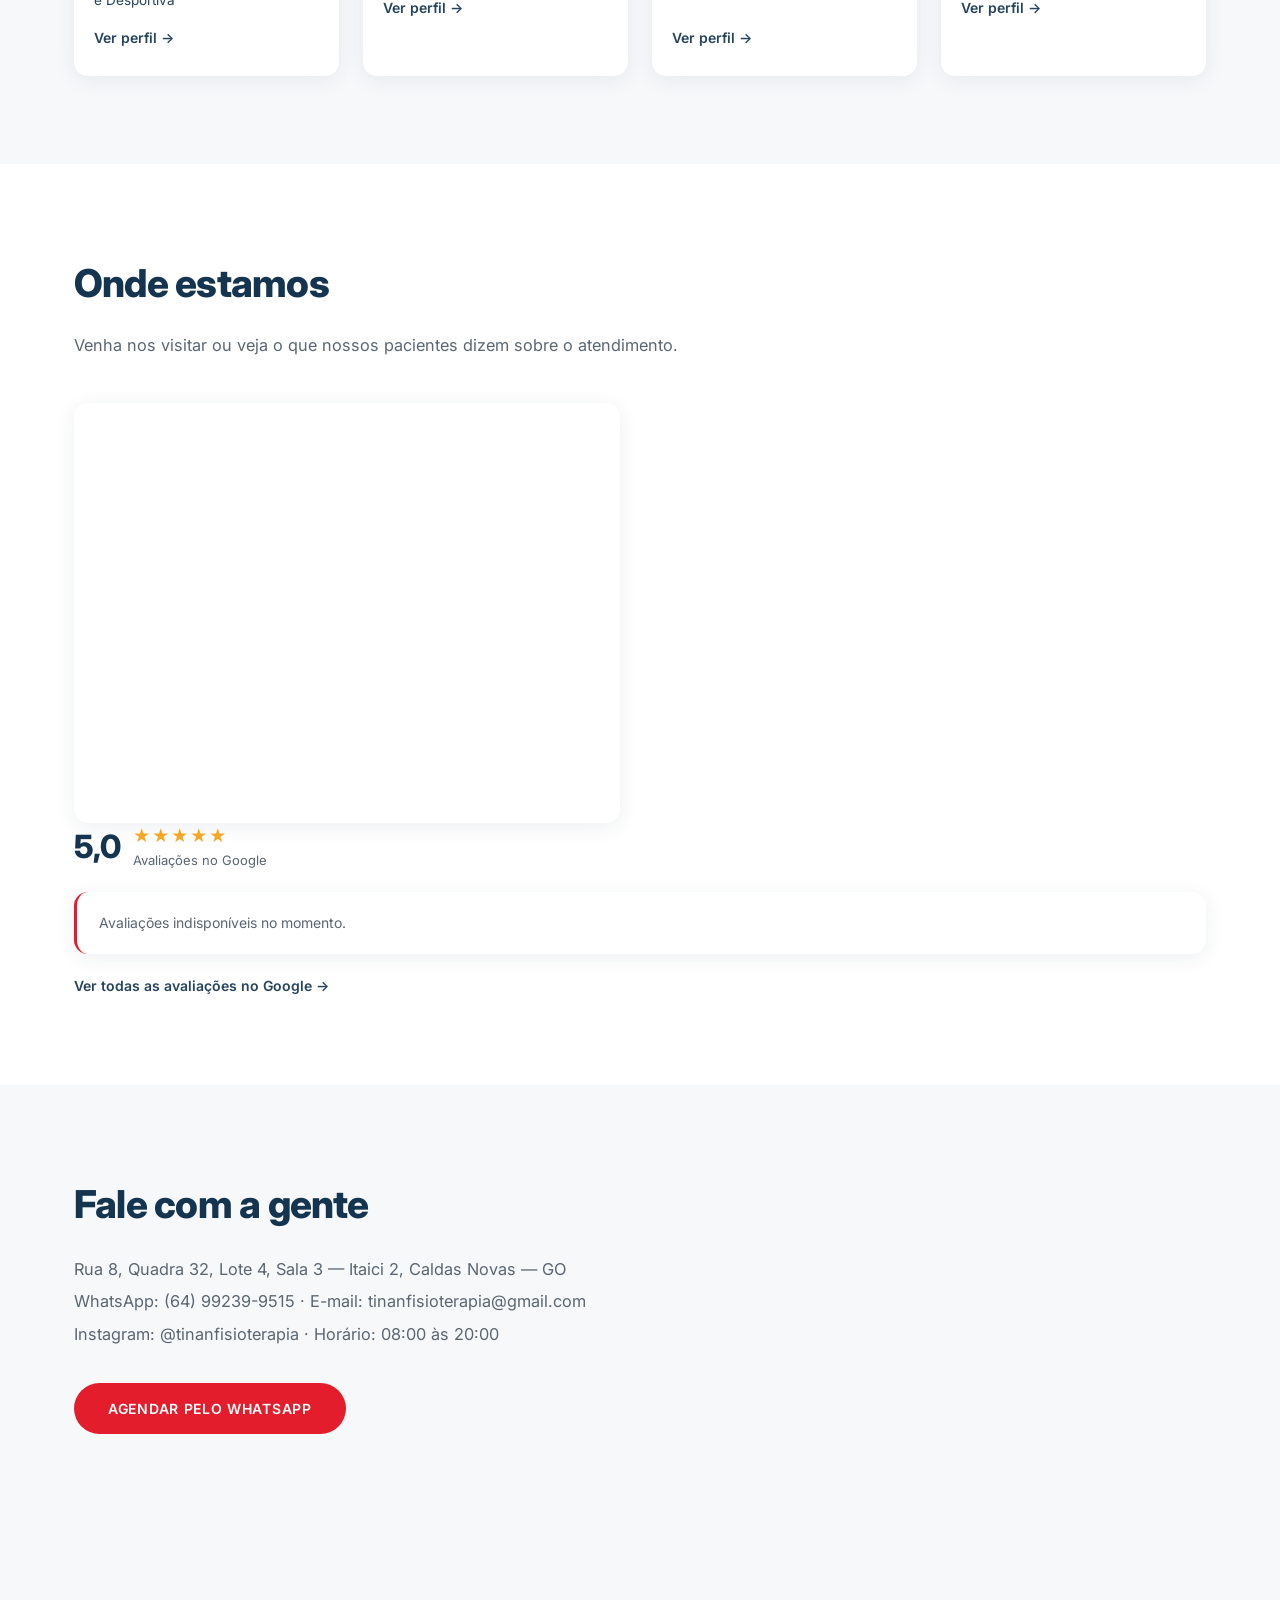
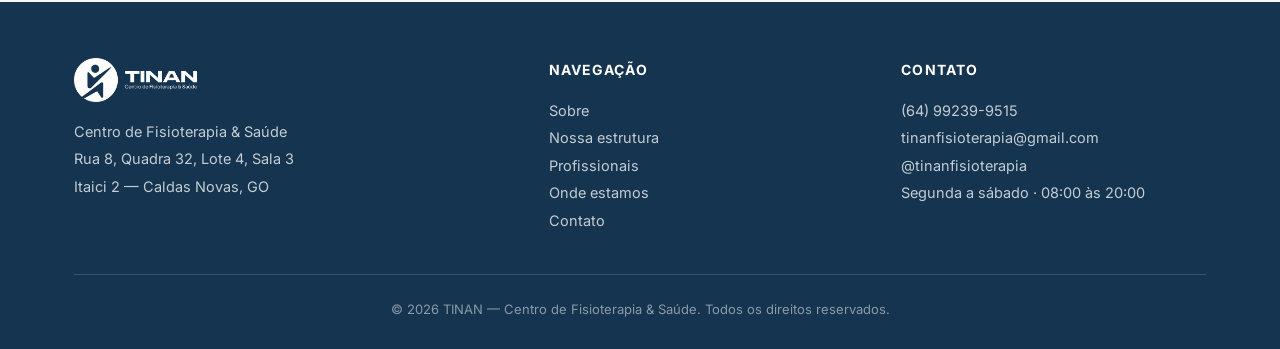
==== commit b61b984b: "Update Google Maps iframe source and referrer policy Updated the Google Maps iframe source to a new " ====
--- a/index.html
+++ b/index.html
@@ -689,12 +689,13 @@
       <div class="mapa-avaliacoes">
 
         <div class="mapa-bloco">
-          <iframe
-            src="https://www.google.com/maps?q=Rua+8,+Quadra+32,+Lote+4,+Sala+3,+Itaici+2,+Caldas+Novas+-+GO&output=embed"
-            loading="lazy"
-            referrerpolicy="no-referrer-when-downgrade"
-            title="Localização da TINAN no Google Maps">
-          </iframe>
+         <iframe
+    src="https://www.google.com/maps/embed?pb=!1m18!1m12!1m3!1d3799.636031656362!2d-48.61947021238209!3d-17.761780739849282!2m3!1f0!2f0!3f0!3m2!1i1024!2i768!4f13.1!3m3!1m2!1s0x94a731a16f3f2cc5%3A0x47adfd489bf20e6e!2sTinan%20-%20Centro%20de%20Fisioterapia%20e%20Sa%C3%BAde!5e0!3m2!1spt-BR!2sbr!4v1794061381194!5m2!1spt-BR!2sbr"
+    loading="lazy"
+    referrerpolicy="strict-origin-when-cross-origin"
+    title="Localização da TINAN no Google Maps">
+         </iframe>
+        </div>
         </div>
 
         <div class="avaliacoes-bloco">
@@ -825,4 +826,4 @@
   </script>
 
 </body>
-</html>+</html>
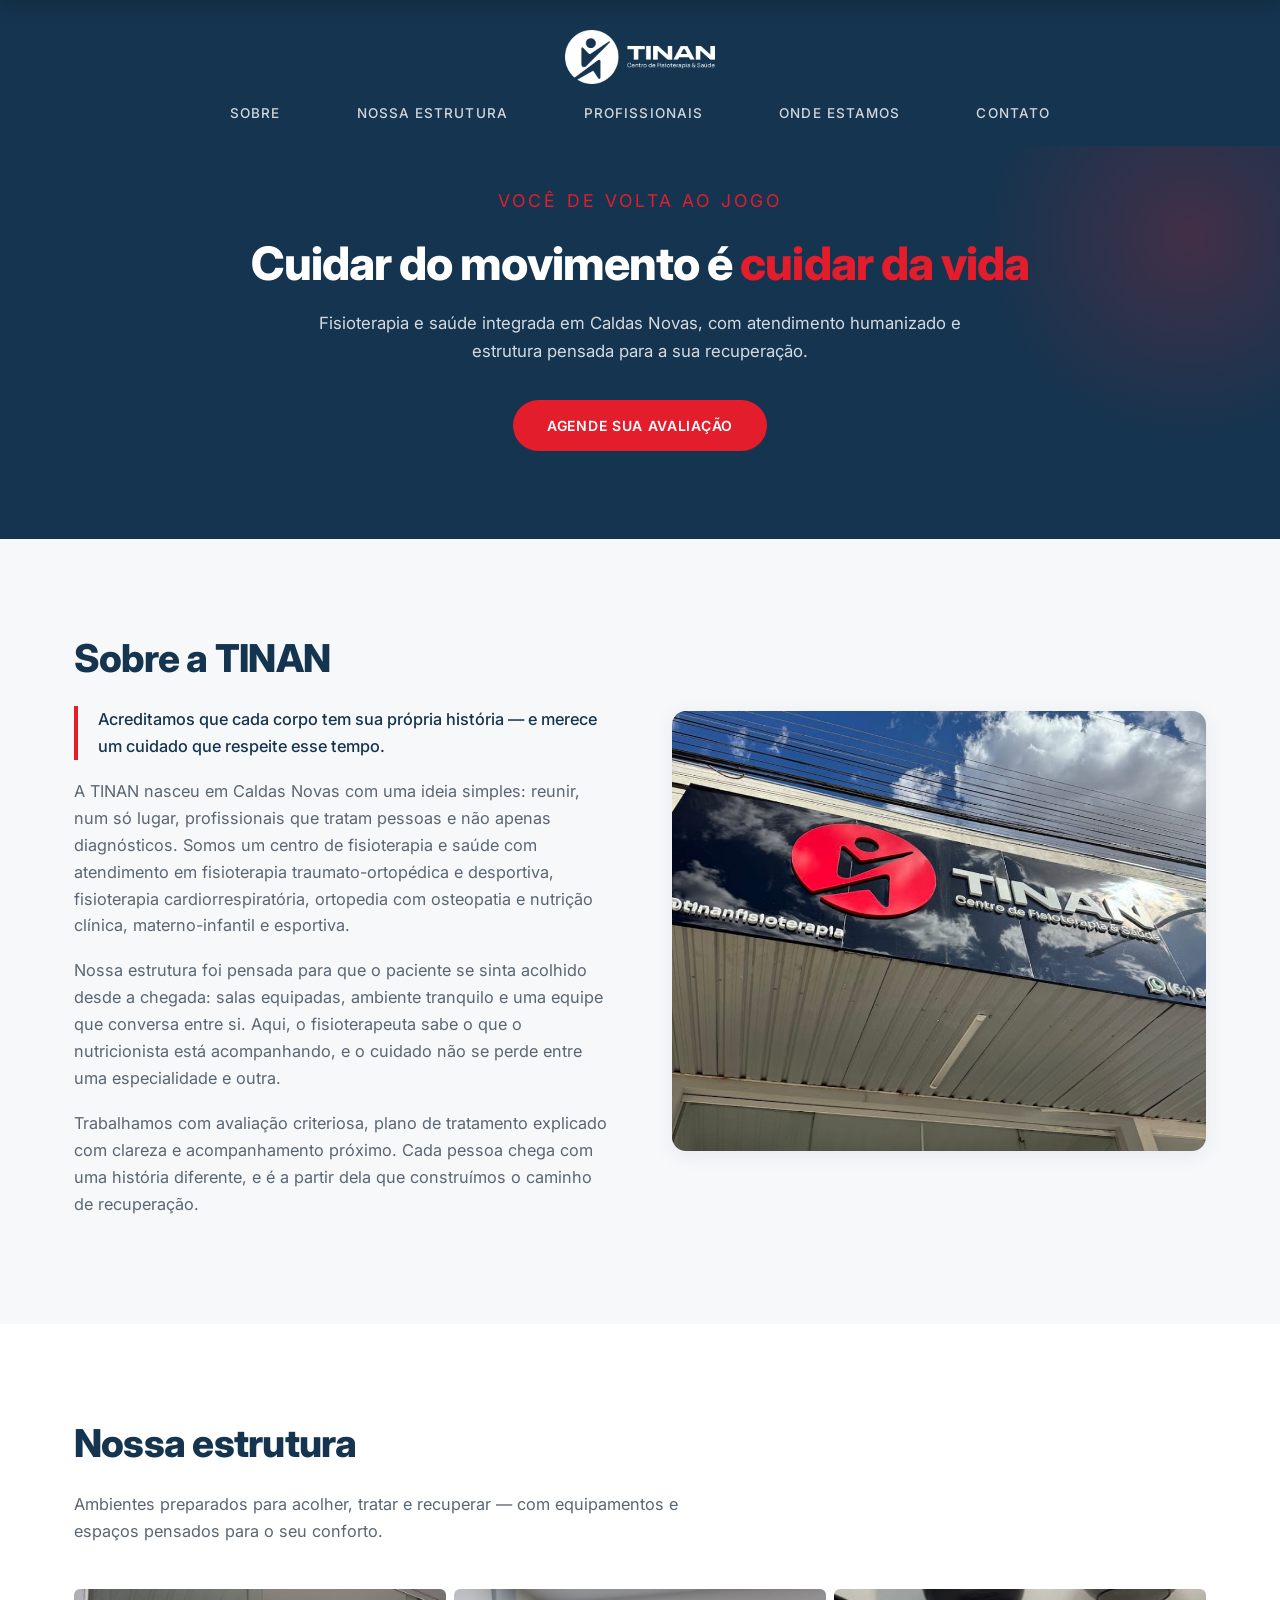
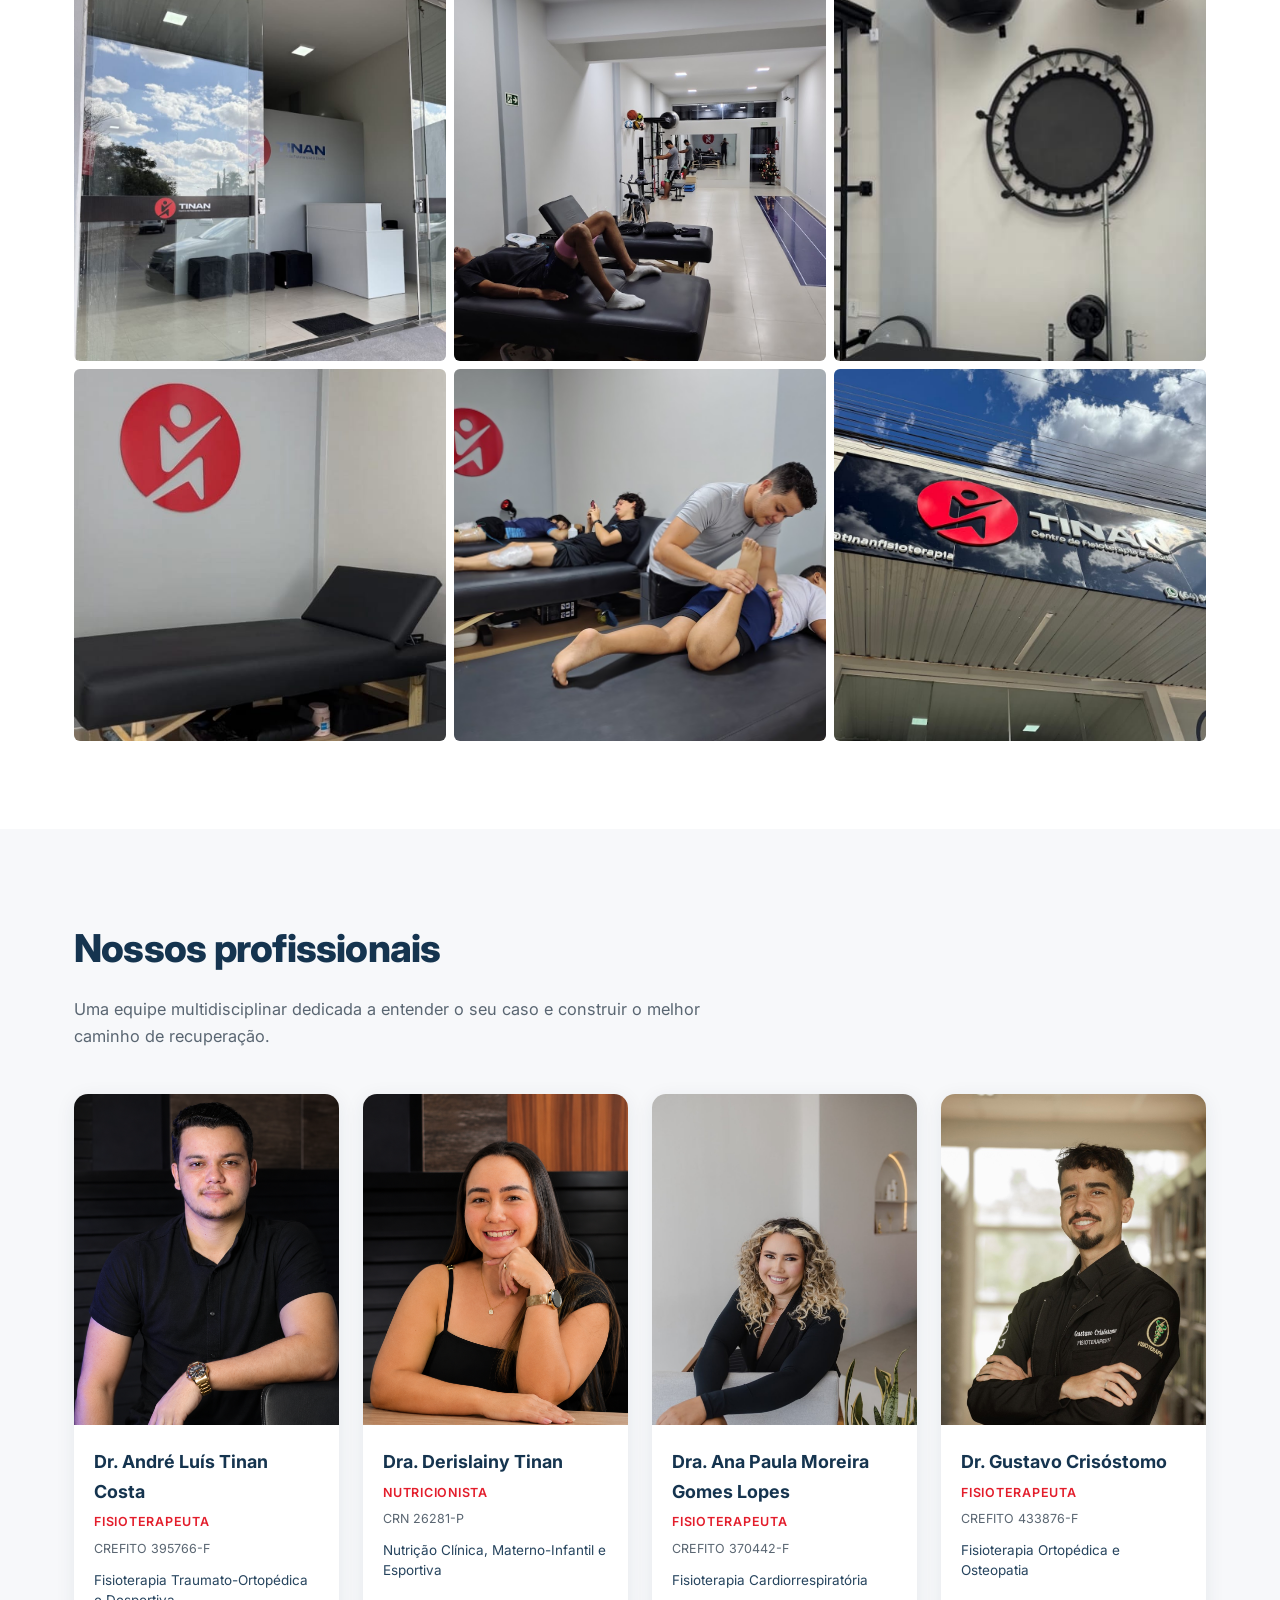
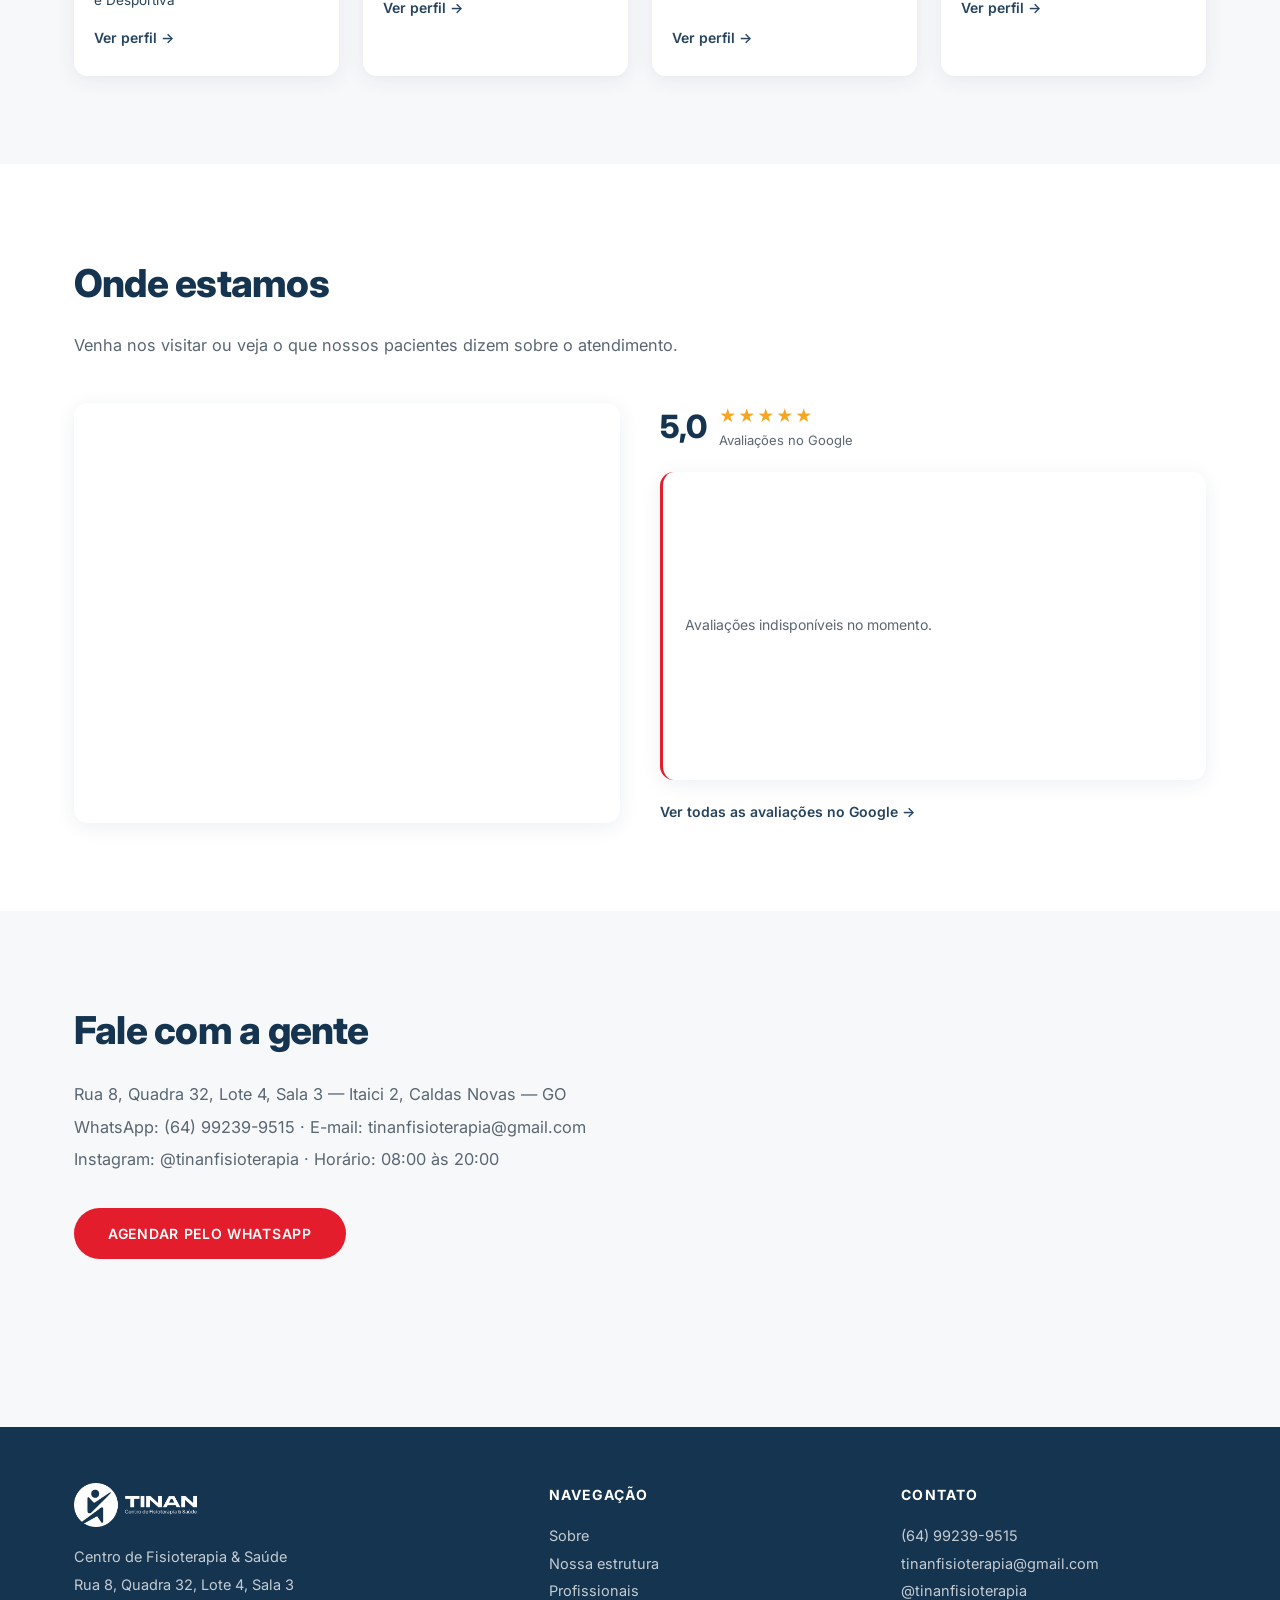
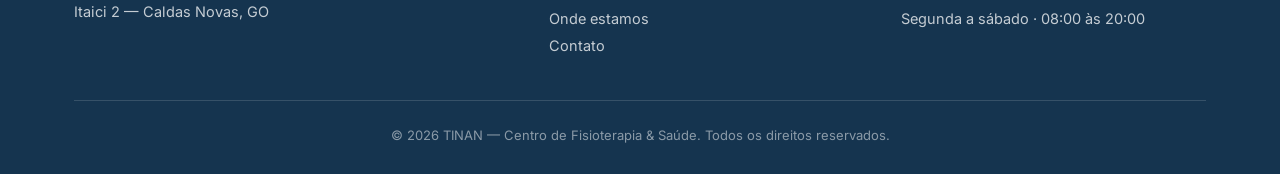
==== commit be6c4098: "Update index.html" ====
--- a/index.html
+++ b/index.html
@@ -695,7 +695,6 @@
     referrerpolicy="strict-origin-when-cross-origin"
     title="Localização da TINAN no Google Maps">
          </iframe>
-        </div>
         </div>
 
         <div class="avaliacoes-bloco">
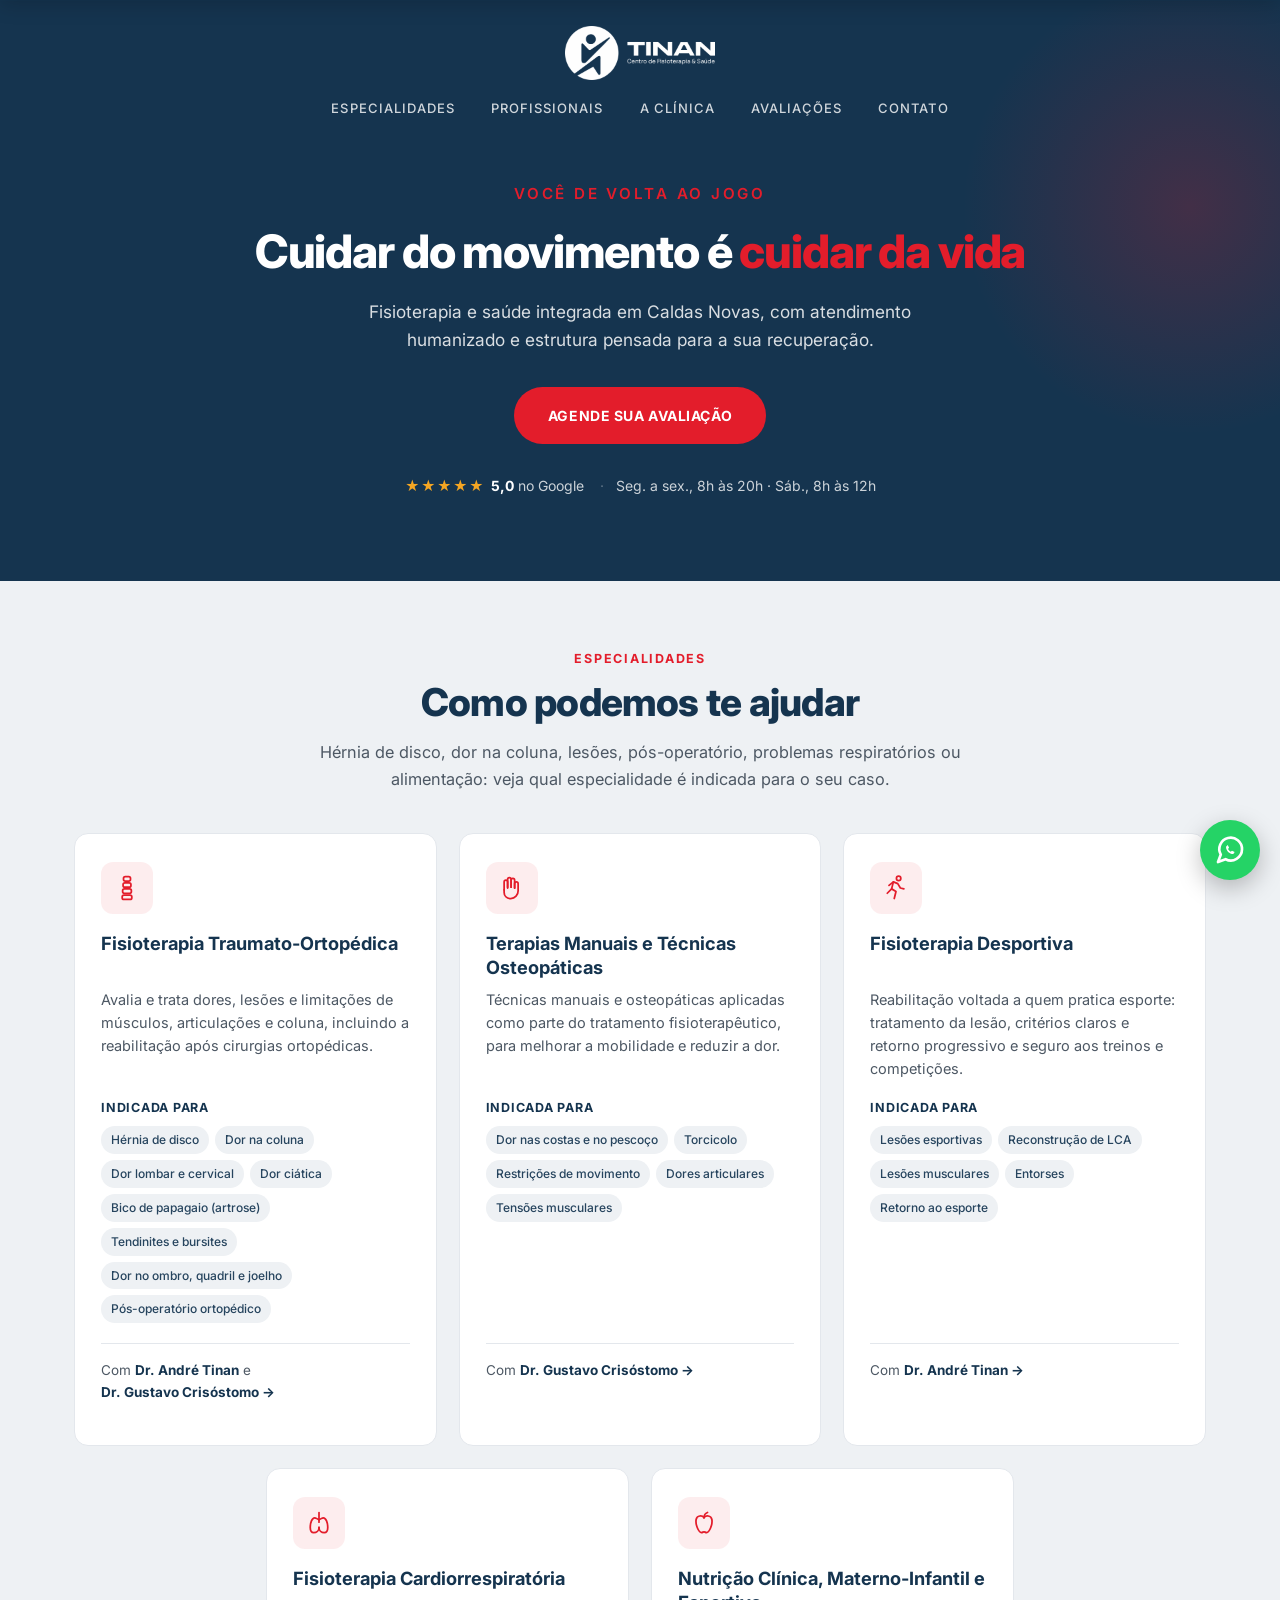
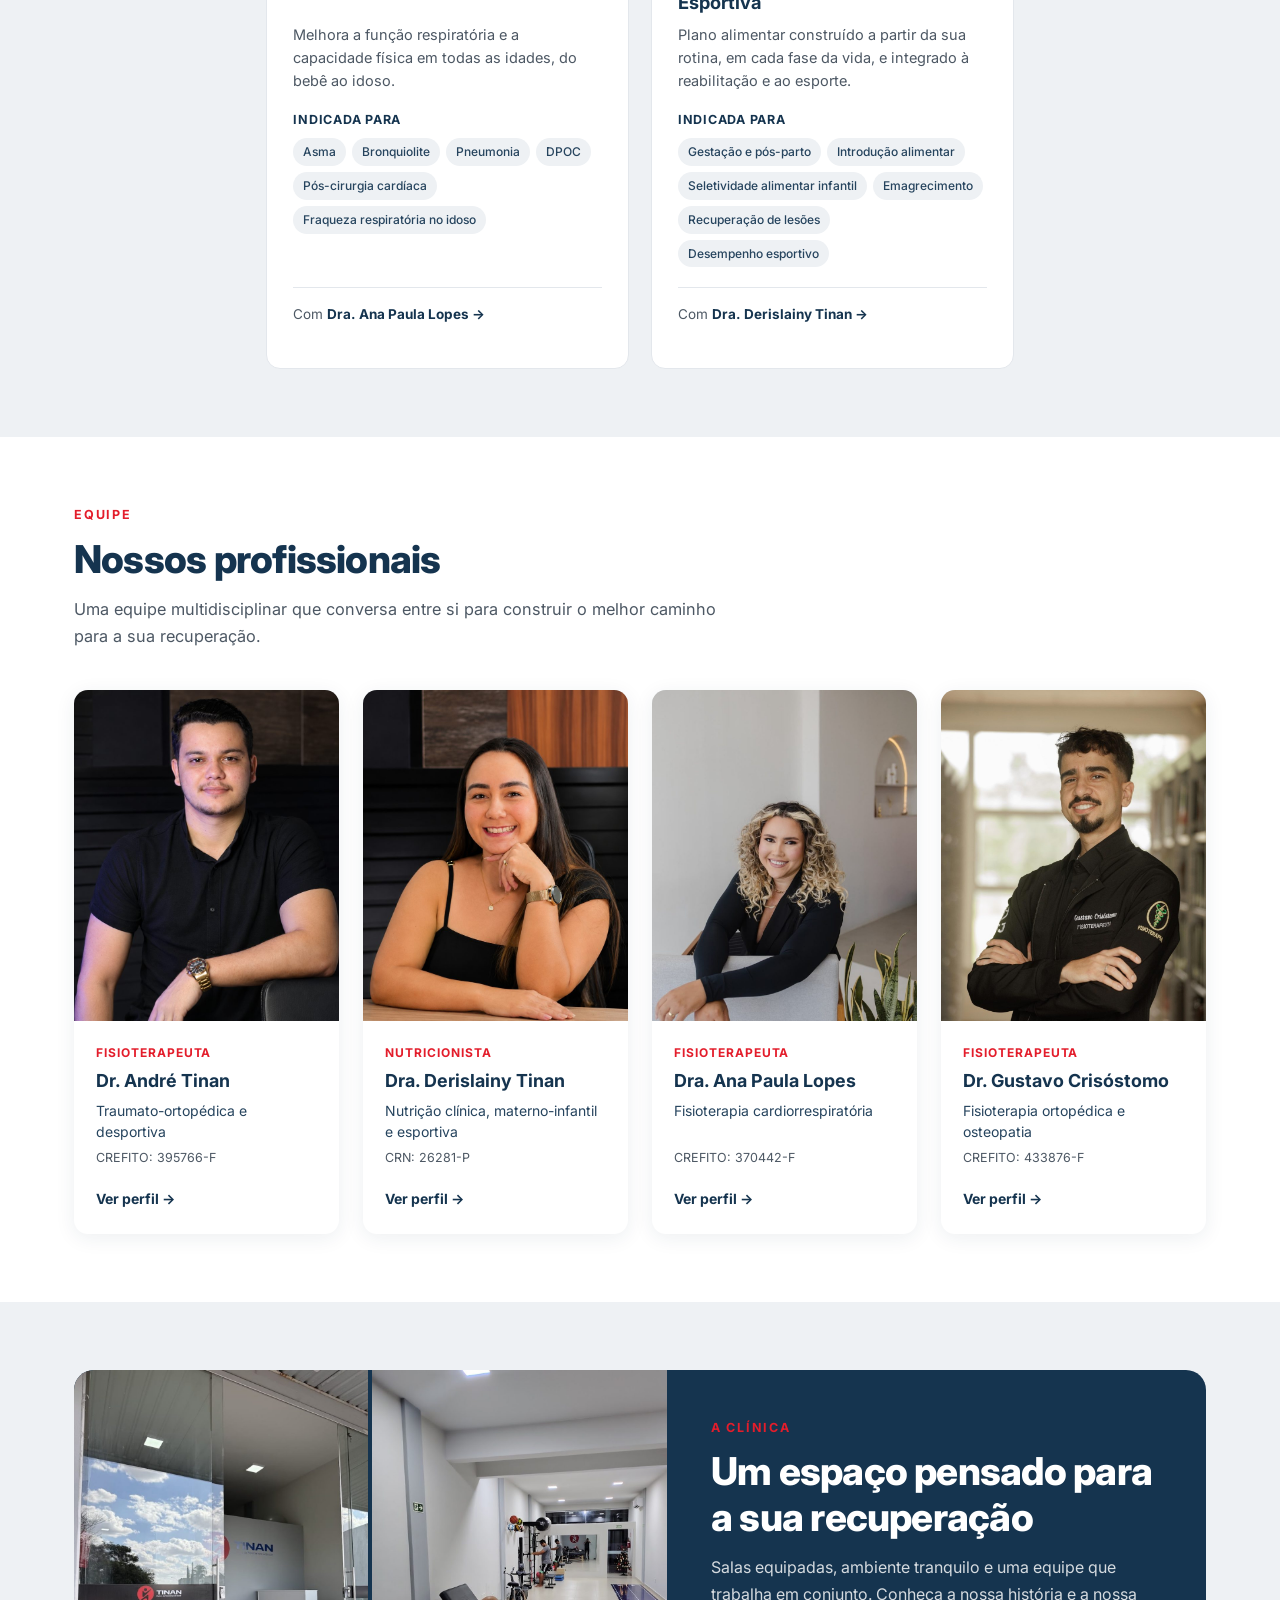
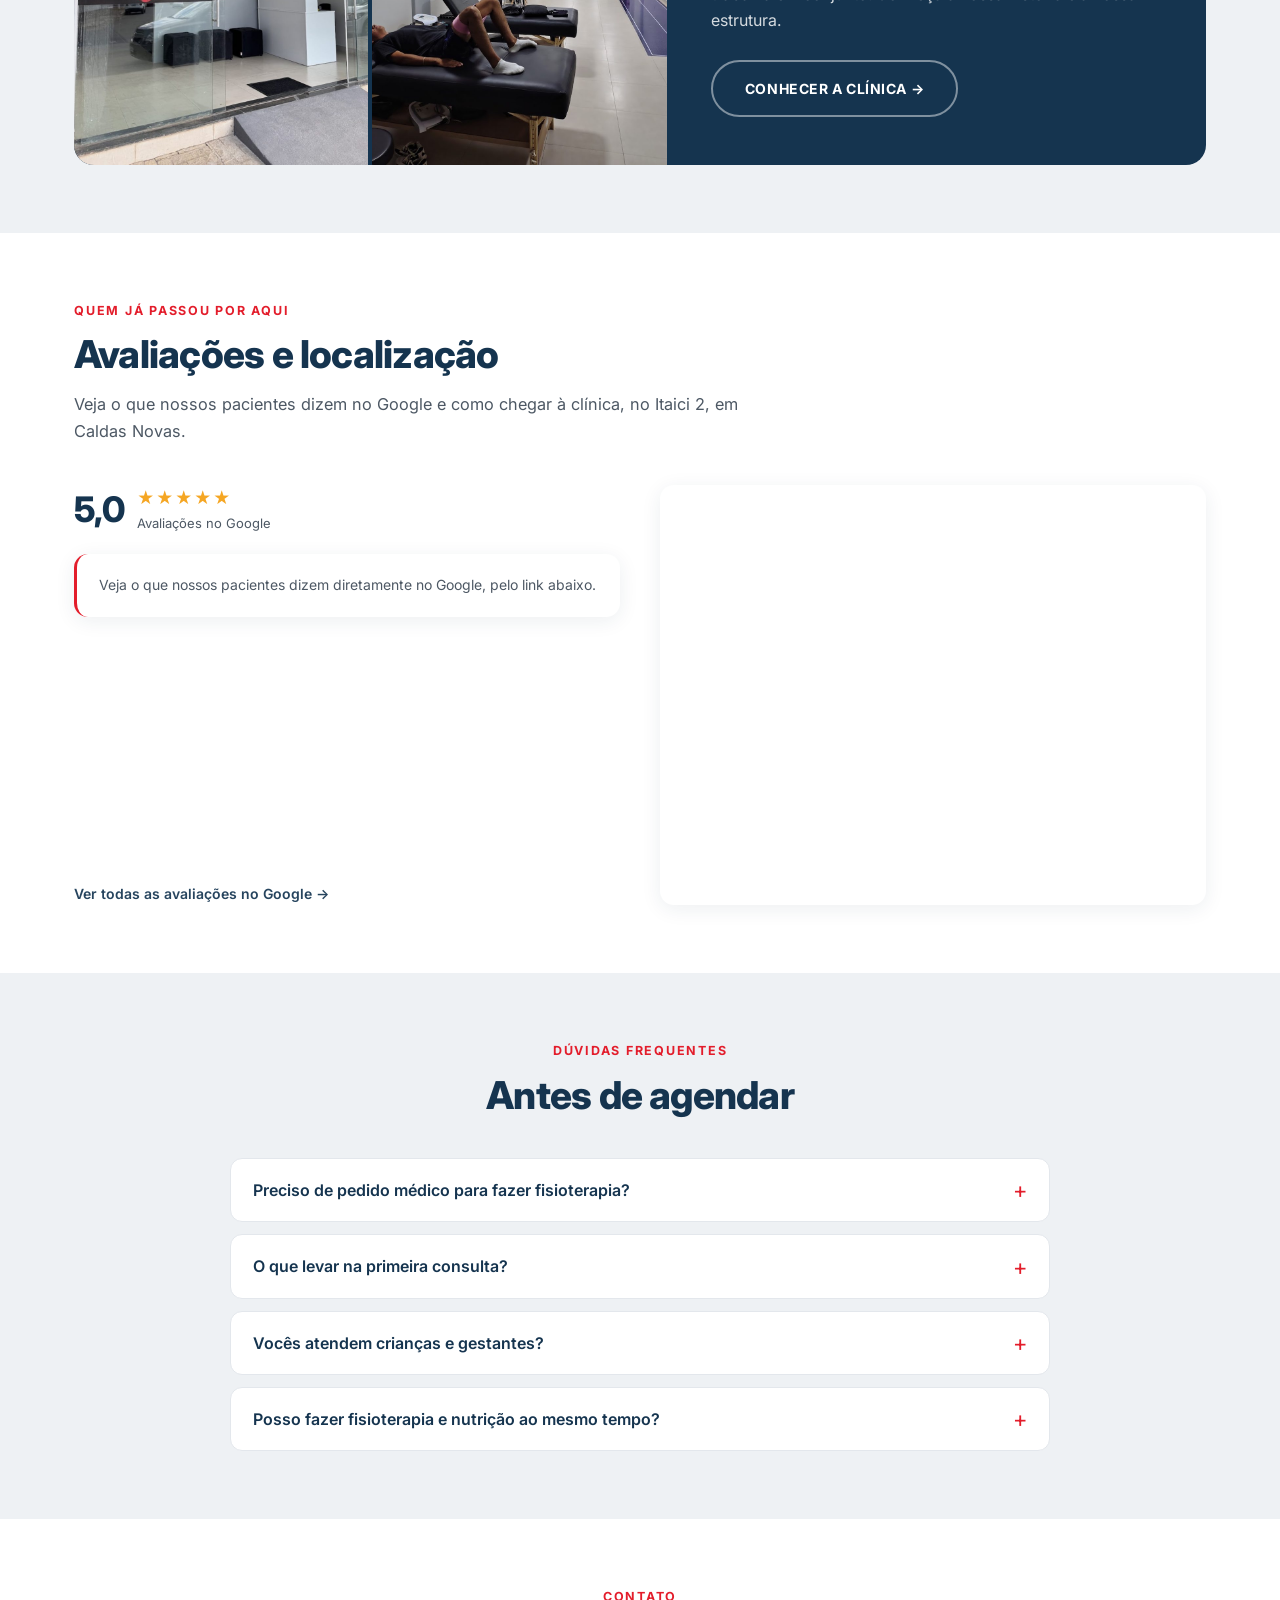
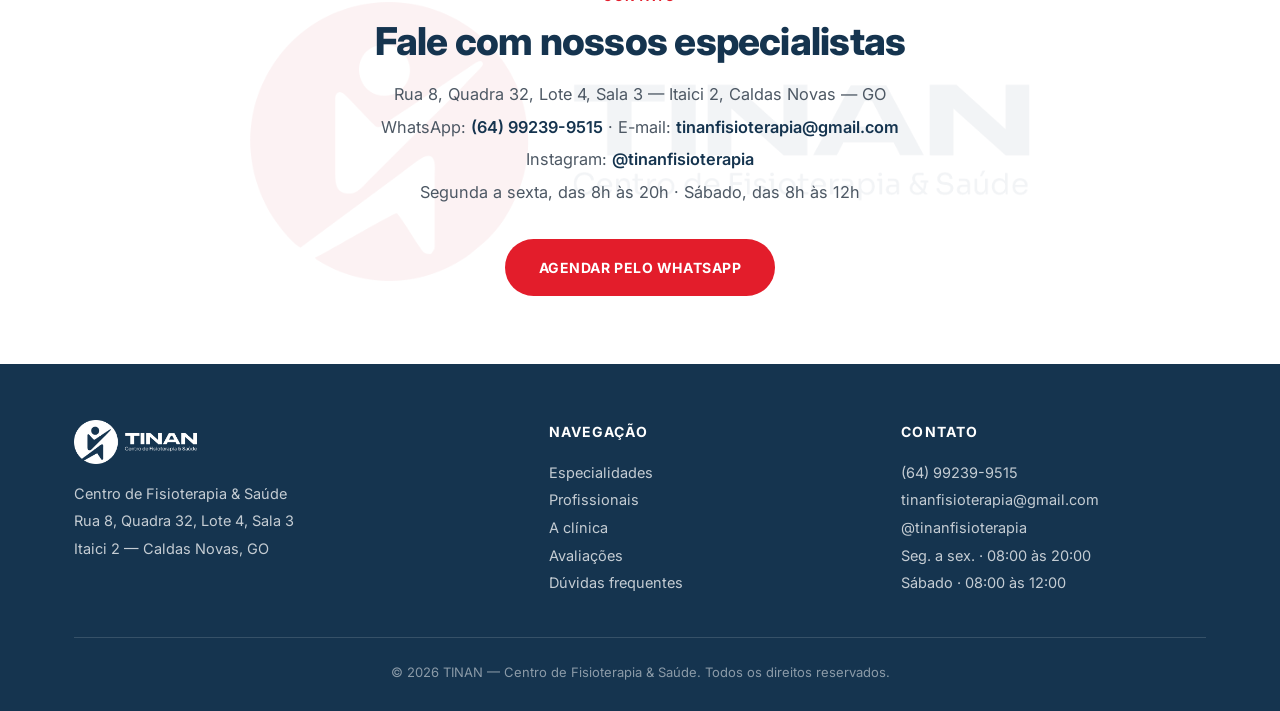
==== commit ae4b4b8a: "Add files via upload Att site" ====
--- a/index.html
+++ b/index.html
@@ -3,576 +3,82 @@
 <head>
   <meta charset="UTF-8">
   <meta name="viewport" content="width=device-width, initial-scale=1.0">
-  <title>TINAN — Centro de Fisioterapia & Saúde</title>
-  <meta name="description" content="TINAN Centro de Fisioterapia & Saúde em Caldas Novas (GO). Fisioterapia traumato-ortopédica e desportiva, cardiorrespiratória, ortopedia com osteopatia e nutrição clínica, materno-infantil e esportiva.">
+  <title>Fisioterapia em Caldas Novas: hérnia de disco, dor na coluna e lesões | TINAN</title>
+  <meta name="description" content="Fisioterapia em Caldas Novas (GO) para hérnia de disco, dor na coluna, lesões esportivas e pós-operatório, além de fisioterapia respiratória, técnicas osteopáticas e nutrição. Agende pelo WhatsApp.">
+  <link rel="canonical" href="https://tinan.com.br/">
   <link rel="icon" href="imagens/logo-tinancirculo.png">
+
+  <!-- Compartilhamento (WhatsApp, Instagram, Facebook) -->
+  <meta property="og:type" content="website">
+  <meta property="og:locale" content="pt_BR">
+  <meta property="og:title" content="TINAN — Centro de Fisioterapia &amp; Saúde em Caldas Novas">
+  <meta property="og:description" content="Fisioterapia, osteopatia e nutrição em um só lugar. Agende sua avaliação.">
+  <meta property="og:url" content="https://tinan.com.br/">
+  <meta property="og:image" content="https://tinan.com.br/imagens/fachada-clinica.jpeg">
+
   <link rel="preconnect" href="https://fonts.googleapis.com">
   <link rel="preconnect" href="https://fonts.gstatic.com" crossorigin>
   <link href="https://fonts.googleapis.com/css2?family=Inter:wght@400;500;600;700;800&display=swap" rel="stylesheet">
-
-  <style>
-    /* ============================================================
-       1. VARIÁVEIS DA MARCA
-       ============================================================ */
-    :root {
-      --azul:        #15344F;
-      --azul-medio:  #26445E;
-      --vermelho:    #E31D2B;
-      --fundo:       #F7F8FA;
-      --branco:      #FFFFFF;
-      --texto:       #2B2B2B;
-      --texto-suave: #5A6672;
-      --borda:       #E3E7EC;
-      --fonte: 'Inter', -apple-system, BlinkMacSystemFont, 'Segoe UI', sans-serif;
-      --largura: 1180px;
-      --raio: 14px;
-      --sombra: 0 4px 20px rgba(21, 52, 79, 0.08);
-    }
-
-    /* ============================================================
-       2. RESET E BASE
-       ============================================================ */
-    * { margin: 0; padding: 0; box-sizing: border-box; }
-
-    html { scroll-behavior: smooth; }
-
-    body {
-      font-family: var(--fonte);
-      color: var(--texto);
-      background: var(--fundo);
-      line-height: 1.65;
-      -webkit-font-smoothing: antialiased;
-    }
-
-    img { max-width: 100%; display: block; }
-    a { text-decoration: none; color: inherit; }
-
-    .container {
-      width: 100%;
-      max-width: var(--largura);
-      margin: 0 auto;
-      padding: 0 24px;
-    }
-
-    /* ============================================================
-       3. TOPO — header + hero num único bloco azul contínuo
-       ============================================================ */
-    .topo {
-      background: var(--azul);
-      position: relative;
-    }
-
-    .header {
-      background: var(--azul);
-      padding: 30px 0 0;
-      position: relative;
-      z-index: 10;
-      transition: padding .35s ease;
-    }
-
-    .header .container {
-      display: flex;
-      flex-direction: column;
-      align-items: center;
-      gap: 18px;
-      transition: gap .35s ease;
-    }
-
-    .logo { display: block; }
-
-    .logo img {
-      height: 54px;
-      width: auto;
-      transition: height .35s ease;
-    }
-
-    .nav {
-      display: flex;
-      align-items: center;
-      justify-content: space-between;
-      width: 100%;
-      max-width: 820px;
-      gap: 16px;
-      overflow: hidden;
-      max-height: 60px;
-      opacity: 1;
-      padding-bottom: 22px;
-      transition: max-height .35s ease, opacity .25s ease, padding .35s ease;
-    }
-
-    .nav a {
-      color: rgba(255, 255, 255, 0.8);
-      font-size: 13.5px;
-      font-weight: 500;
-      letter-spacing: 0.08em;
-      text-transform: uppercase;
-      white-space: nowrap;
-      transition: color .2s;
-    }
-
-    .nav a:hover { color: var(--vermelho); }
-
-    /* Barra fixa que aparece só depois do scroll */
-    .barra-fixa {
-      position: fixed;
-      top: 0;
-      left: 0;
-      right: 0;
-      z-index: 1000;
-      background: var(--azul);
-      padding: 12px 0;
-      display: flex;
-      align-items: center;
-      justify-content: center;
-      box-shadow: 0 4px 20px rgba(0, 0, 0, 0.18);
-      transform: translateY(-100%);
-      transition: transform .3s ease;
-    }
-
-    .barra-fixa.visivel { transform: translateY(0); }
-
-    .barra-fixa img { height: 40px; width: auto; }
-
-    /* ============================================================
-       4. BOTÕES
-       ============================================================ */
-    .btn {
-      display: inline-block;
-      padding: 14px 34px;
-      border-radius: 999px;
-      font-weight: 600;
-      font-size: 14px;
-      letter-spacing: 0.05em;
-      text-transform: uppercase;
-      transition: transform .2s, box-shadow .2s;
-      border: none;
-      cursor: pointer;
-    }
-
-    .btn-primario { background: var(--vermelho); color: var(--branco); }
-
-    .btn-primario:hover {
-      transform: translateY(-2px);
-      box-shadow: 0 8px 24px rgba(227, 29, 43, 0.32);
-    }
-
-    /* ============================================================
-       5. HERO — mesmo azul, sem emenda
-       ============================================================ */
-    .pagina-home .hero {
-      background: var(--azul);
-      color: var(--branco);
-      padding: 40px 0 88px;
-      position: relative;
-      overflow: hidden;
-      text-align: center;
-    }
-
-    .pagina-home .hero::after {
-      content: "";
-      position: absolute;
-      right: -120px;
-      top: -120px;
-      width: 420px;
-      height: 420px;
-      border-radius: 50%;
-      background: radial-gradient(circle, rgba(227,29,43,.22), transparent 70%);
-    }
-
-    .pagina-home .hero-conteudo {
-      max-width: 1000px;
-      margin: 0 auto;
-      position: relative;
-      z-index: 2;
-    }
-
-    .pagina-home .slogan {
-      display: block;
-      font-size: clamp(0.95rem, 1.6vw, 1.1rem);
-      font-weight: 400;
-      letter-spacing: 0.18em;
-      text-transform: uppercase;
-      color: var(--vermelho);
-      margin-bottom: 22px;
-    }
-
-    .pagina-home .hero h1 {
-      font-size: clamp(1.6rem, 3.6vw, 2.9rem);
-      line-height: 1.15;
-      font-weight: 800;
-      letter-spacing: -0.02em;
-      margin-bottom: 20px;
-      white-space: nowrap;
-    }
-
-    .pagina-home .hero h1 span { color: var(--vermelho); }
-
-    .pagina-home .hero .subtitulo {
-      font-size: 1.05rem;
-      color: rgba(255, 255, 255, 0.82);
-      margin: 0 auto 34px;
-      max-width: 660px;
-    }
-
-    /* ============================================================
-       6. SEÇÕES
-       ============================================================ */
-    .secao { padding: 88px 0; }
-
-    .secao-titulo {
-      font-size: clamp(1.7rem, 3.2vw, 2.4rem);
-      color: var(--azul);
-      font-weight: 800;
-      letter-spacing: -0.02em;
-      margin-bottom: 16px;
-    }
-
-    .secao-sub {
-      color: var(--texto-suave);
-      font-size: 1.02rem;
-      max-width: 640px;
-      margin-bottom: 44px;
-    }
-
-    .institucional {
-      display: grid;
-      grid-template-columns: 1fr 1fr;
-      gap: 64px;
-      align-items: center;
-    }
-
-    .institucional-texto p {
-      color: var(--texto-suave);
-      margin-bottom: 18px;
-      font-size: 1.02rem;
-    }
-
-    .institucional-texto .destaque {
-      border-left: 4px solid var(--vermelho);
-      padding-left: 20px;
-      color: var(--azul);
-      font-weight: 500;
-    }
-
-    .institucional-imagem img {
-      border-radius: var(--raio);
-      box-shadow: var(--sombra);
-      width: 100%;
-      height: 440px;
-      object-fit: cover;
-    }
-
-    /* ============================================================
-       7. GALERIA — grid estilo feed do Instagram
-       ============================================================ */
-    .galeria {
-      display: grid;
-      grid-template-columns: repeat(3, 1fr);
-      gap: 8px;
-    }
-
-    .galeria img {
-      width: 100%;
-      aspect-ratio: 1 / 1;
-      object-fit: cover;
-      border-radius: 6px;
-      transition: transform .3s, opacity .3s;
-      cursor: pointer;
-    }
-
-    .galeria img:hover {
-      transform: scale(1.02);
-      opacity: 0.92;
-    }
-
-    /* ============================================================
-       8. CARDS DOS PROFISSIONAIS
-       ============================================================ */
-    .cards-profissionais {
-      display: grid;
-      grid-template-columns: repeat(4, 1fr);
-      gap: 24px;
-    }
-
-    .card-profissional {
-      background: var(--branco);
-      border-radius: var(--raio);
-      overflow: hidden;
-      box-shadow: var(--sombra);
-      transition: transform .25s, box-shadow .25s;
-      display: block;
-    }
-
-    .card-profissional:hover {
-      transform: translateY(-6px);
-      box-shadow: 0 16px 40px rgba(21, 52, 79, 0.16);
-    }
-
-    .card-profissional img {
-      width: 100%;
-      aspect-ratio: 4 / 5;
-      object-fit: cover;
-      object-position: center top;
-    }
-
-    .card-profissional-info { padding: 22px 20px 26px; }
-
-    .card-profissional-info h3 {
-      color: var(--azul);
-      font-size: 1.12rem;
-      font-weight: 700;
-      margin-bottom: 6px;
-    }
-
-    .card-profissional-info .especialidade {
-      color: var(--vermelho);
-      font-size: 12.5px;
-      font-weight: 600;
-      text-transform: uppercase;
-      letter-spacing: .06em;
-      margin-bottom: 6px;
-    }
-
-    .card-profissional-info .registro {
-      color: var(--texto-suave);
-      font-size: 12.5px;
-      margin-bottom: 10px;
-    }
-
-    .card-profissional-info .area {
-      color: var(--azul-medio);
-      font-size: 13.5px;
-      line-height: 1.5;
-      margin-bottom: 14px;
-      min-height: 40px;
-    }
-
-    .card-profissional-info .ver-perfil {
-      color: var(--azul-medio);
-      font-size: 14px;
-      font-weight: 600;
-    }
-
-    /* ============================================================
-       9. MAPA E AVALIAÇÕES — alturas simétricas
-       ============================================================ */
-    .mapa-avaliacoes {
-      display: grid;
-      grid-template-columns: 1fr 1fr;
-      gap: 40px;
-      align-items: stretch;
-    }
-
-    .mapa-bloco {
-      border-radius: var(--raio);
-      overflow: hidden;
-      box-shadow: var(--sombra);
-      background: var(--branco);
-      display: flex;
-      height: 100%;
-      min-height: 420px;
-    }
-
-    .mapa-bloco iframe {
-      width: 100%;
-      height: 100%;
-      min-height: 420px;
-      border: 0;
-      display: block;
-      flex: 1;
-    }
-
-    .avaliacoes-bloco {
-      display: flex;
-      flex-direction: column;
-      gap: 16px;
-      height: 100%;
-    }
-
-    .avaliacoes-cabecalho {
-      display: flex;
-      align-items: center;
-      gap: 12px;
-      margin-bottom: 4px;
-    }
-
-    .avaliacoes-nota {
-      font-size: 2rem;
-      font-weight: 800;
-      color: var(--azul);
-      line-height: 1;
-    }
-
-    .avaliacoes-estrelas {
-      color: #F5A623;
-      font-size: 1.05rem;
-      letter-spacing: 2px;
-    }
-
-    .avaliacoes-total {
-      color: var(--texto-suave);
-      font-size: 13px;
-    }
-
-    /* Container dos cards dinâmicos */
-    #avaliacoes-lista {
-      display: flex;
-      flex-direction: column;
-      gap: 16px;
-      flex: 1;
-    }
-
-    .avaliacao-card {
-      background: var(--branco);
-      border-radius: var(--raio);
-      padding: 20px 22px;
-      box-shadow: var(--sombra);
-      border-left: 3px solid var(--vermelho);
-      flex: 1;
-      display: flex;
-      flex-direction: column;
-      justify-content: center;
-    }
-
-    .avaliacao-card .autor {
-      font-weight: 700;
-      color: var(--azul);
-      font-size: 14px;
-      margin-bottom: 4px;
-    }
-
-    .avaliacao-card .estrelas {
-      color: #F5A623;
-      font-size: 13px;
-      letter-spacing: 1px;
-      margin-bottom: 8px;
-    }
-
-    .avaliacao-card .texto {
-      color: var(--texto-suave);
-      font-size: 14px;
-      line-height: 1.6;
-    }
-
-    .avaliacao-card .quando {
-      color: #9AA5B1;
-      font-size: 12px;
-      margin-top: 8px;
-    }
-
-    .avaliacoes-link {
-      color: var(--azul-medio);
-      font-weight: 600;
-      font-size: 14px;
-      margin-top: 4px;
-    }
-
-    .avaliacoes-link:hover { color: var(--vermelho); }
-
-    /* ============================================================
-       10. CONTATO
-       ============================================================ */
-    .contato-dados {
-      color: var(--texto-suave);
-      font-size: 1.02rem;
-      line-height: 2;
-      margin-bottom: 32px;
-    }
-
-    /* ============================================================
-       11. RODAPÉ
-       ============================================================ */
-    .footer {
-      background: var(--azul);
-      color: rgba(255, 255, 255, 0.75);
-      padding: 56px 0 28px;
-      margin-top: 80px;
-    }
-
-    .footer-grid {
-      display: grid;
-      grid-template-columns: 1.4fr 1fr 1fr;
-      gap: 48px;
-      margin-bottom: 40px;
-    }
-
-    .footer h4 {
-      color: var(--branco);
-      font-size: 14px;
-      margin-bottom: 16px;
-      text-transform: uppercase;
-      letter-spacing: .08em;
-    }
-
-    .footer p, .footer a {
-      font-size: 14.5px;
-      line-height: 1.9;
-      display: block;
-    }
-
-    .footer a:hover { color: var(--vermelho); }
-
-    .footer-logo { height: 44px; width: auto; margin-bottom: 16px; }
-
-    .footer-base {
-      border-top: 1px solid rgba(255, 255, 255, 0.14);
-      padding-top: 24px;
-      font-size: 13px;
-      text-align: center;
-      color: rgba(255, 255, 255, 0.5);
-    }
-
-    /* ============================================================
-       12. RESPONSIVO
-       ============================================================ */
-    @media (max-width: 980px) {
-      .cards-profissionais { grid-template-columns: repeat(2, 1fr); }
-      .institucional { grid-template-columns: 1fr; gap: 40px; }
-      .mapa-avaliacoes { grid-template-columns: 1fr; }
-      .mapa-bloco { min-height: 320px; }
-      .mapa-bloco iframe { min-height: 320px; }
-      .footer-grid { grid-template-columns: 1fr 1fr; }
-      .pagina-home .hero h1 { white-space: normal; }
-    }
-
-    @media (max-width: 640px) {
-      .header { padding: 20px 0 0; }
-      .logo img { height: 40px; }
-      .nav { flex-wrap: wrap; justify-content: center; gap: 12px 20px; max-height: 90px; padding-bottom: 18px; }
-      .nav a { font-size: 11.5px; letter-spacing: 0.05em; }
-      .cards-profissionais { grid-template-columns: 1fr; }
-      .galeria { grid-template-columns: repeat(2, 1fr); }
-      .footer-grid { grid-template-columns: 1fr; gap: 32px; }
-      .secao { padding: 60px 0; }
-      .pagina-home .hero { padding: 32px 0 60px; }
-      .pagina-home .hero h1 { font-size: 1.75rem; }
-      .mapa-bloco { min-height: 280px; }
-      .mapa-bloco iframe { min-height: 280px; }
-    }
-  </style>
+  <link rel="stylesheet" href="css/site.css">
+
+  <!-- Dados estruturados: ajudam o Google a mostrar a clínica na busca local -->
+  <script type="application/ld+json">
+  {
+    "@context": "https://schema.org",
+    "@type": "MedicalClinic",
+    "name": "TINAN — Centro de Fisioterapia & Saúde",
+    "url": "https://tinan.com.br/",
+    "image": "https://tinan.com.br/imagens/fachada-clinica.jpeg",
+    "logo": "https://tinan.com.br/imagens/logo-tinancirculo.png",
+    "telephone": "+55-64-99239-9515",
+    "email": "tinanfisioterapia@gmail.com",
+    "medicalSpecialty": ["PhysicalTherapy", "Musculoskeletal", "Pulmonary", "DietNutrition", "SportsMedicine"],
+    "address": {
+      "@type": "PostalAddress",
+      "streetAddress": "Rua 8, Quadra 32, Lote 4, Sala 3 — Itaici 2",
+      "addressLocality": "Caldas Novas",
+      "addressRegion": "GO",
+      "addressCountry": "BR"
+    },
+    "geo": { "@type": "GeoCoordinates", "latitude": -17.76178, "longitude": -48.61947 },
+    "openingHoursSpecification": [
+      { "@type": "OpeningHoursSpecification", "dayOfWeek": ["Monday","Tuesday","Wednesday","Thursday","Friday"], "opens": "08:00", "closes": "20:00" },
+      { "@type": "OpeningHoursSpecification", "dayOfWeek": "Saturday", "opens": "08:00", "closes": "12:00" }
+    ],
+    "sameAs": ["https://instagram.com/tinanfisioterapia"]
+  }
+  </script>
 </head>
-<body class="pagina-home">
-
-  <!-- Barra fixa: aparece só depois do scroll -->
+<body>
+
+  <!-- Barra fixa: aparece depois do scroll -->
   <div class="barra-fixa" id="barraFixa">
-    <a href="index.html" aria-label="Voltar para a home">
-      <img src="imagens/logo-tinanbranco.png" alt="TINAN">
-    </a>
+    <div class="container">
+      <a href="index.html" aria-label="Voltar para o início">
+        <img src="imagens/logo-tinanbranco.png" alt="TINAN">
+      </a>
+      <nav class="nav-compacta" aria-label="Navegação rápida">
+        <a href="#especialidades">Especialidades</a>
+        <a href="#profissionais">Profissionais</a>
+        <a href="clinica.html">A clínica</a>
+        <a href="#avaliacoes">Avaliações</a>
+      </nav>
+      <a href="https://wa.me/5564992399515?text=Ol%C3%A1%2C%20venho%20atrav%C3%A9s%20do%20site%20e%20gostaria%20de%20marcar%20uma%20avalia%C3%A7%C3%A3o" class="btn btn-primario" target="_blank" rel="noopener">Agendar</a>
+    </div>
   </div>
 
-  <!-- ===== TOPO: header + hero no mesmo bloco azul ===== -->
+  <!-- ===== TOPO ===== -->
   <div class="topo">
-
     <header class="header">
       <div class="container">
-        <a href="index.html" class="logo" aria-label="Voltar para a home">
-          <img src="imagens/logo-tinanbranco.png" alt="TINAN — Centro de Fisioterapia & Saúde">
+        <a href="index.html" class="logo" aria-label="Voltar para o início">
+          <img src="imagens/logo-tinanbranco.png" alt="TINAN — Centro de Fisioterapia &amp; Saúde">
         </a>
-        <nav class="nav">
-          <a href="#sobre">Sobre</a>
-          <a href="#estrutura">Nossa estrutura</a>
+        <nav class="nav" aria-label="Navegação principal">
+          <a href="#especialidades">Especialidades</a>
           <a href="#profissionais">Profissionais</a>
-          <a href="#localizacao">Onde estamos</a>
+          <a href="clinica.html">A clínica</a>
+          <a href="#avaliacoes">Avaliações</a>
           <a href="#contato">Contato</a>
         </nav>
       </div>
@@ -584,94 +90,119 @@
           <span class="slogan">Você de volta ao jogo</span>
           <h1>Cuidar do movimento é <span>cuidar da vida</span></h1>
           <p class="subtitulo">Fisioterapia e saúde integrada em Caldas Novas, com atendimento humanizado e estrutura pensada para a sua recuperação.</p>
-          <a href="https://wa.me/5564992399515?text=Ol%C3%A1%2C%20venho%20atrav%C3%A9s%20do%20site%20e%20gostaria%20de%20marcar%20uma%20avalia%C3%A7%C3%A3o" class="btn btn-primario">Agende sua avaliação</a>
+          <a href="https://wa.me/5564992399515?text=Ol%C3%A1%2C%20venho%20atrav%C3%A9s%20do%20site%20e%20gostaria%20de%20marcar%20uma%20avalia%C3%A7%C3%A3o" class="btn btn-primario" target="_blank" rel="noopener">Agende sua avaliação</a>
+          <p class="hero-confianca-simples">
+            <span class="estrelas" aria-hidden="true">★★★★★</span><strong id="hero-nota">5,0</strong> no Google
+            <span class="sep">·</span>Seg. a sex., 8h às 20h · Sáb., 8h às 12h
+          </p>
         </div>
       </div>
     </section>
-
   </div>
 
-  <!-- ===== INSTITUCIONAL ===== -->
-  <section class="secao" id="sobre">
-    <div class="container">
-      <div class="institucional">
-        <div class="institucional-texto">
-          <h2 class="secao-titulo">Sobre a TINAN</h2>
-          <p class="destaque">Acreditamos que cada corpo tem sua própria história — e merece um cuidado que respeite esse tempo.</p>
-          <p>A TINAN nasceu em Caldas Novas com uma ideia simples: reunir, num só lugar, profissionais que tratam pessoas e não apenas diagnósticos. Somos um centro de fisioterapia e saúde com atendimento em fisioterapia traumato-ortopédica e desportiva, fisioterapia cardiorrespiratória, ortopedia com osteopatia e nutrição clínica, materno-infantil e esportiva.</p>
-          <p>Nossa estrutura foi pensada para que o paciente se sinta acolhido desde a chegada: salas equipadas, ambiente tranquilo e uma equipe que conversa entre si. Aqui, o fisioterapeuta sabe o que o nutricionista está acompanhando, e o cuidado não se perde entre uma especialidade e outra.</p>
-          <p>Trabalhamos com avaliação criteriosa, plano de tratamento explicado com clareza e acompanhamento próximo. Cada pessoa chega com uma história diferente, e é a partir dela que construímos o caminho de recuperação.</p>
-        </div>
-        <div class="institucional-imagem">
-          <img src="imagens/fachada-clinica.jpeg" alt="Fachada da clínica TINAN">
-        </div>
-      </div>
-    </div>
-  </section>
-
-  <!-- ===== NOSSA ESTRUTURA ===== -->
-  <section class="secao" id="estrutura" style="background: var(--branco);">
-    <div class="container">
-      <h2 class="secao-titulo">Nossa estrutura</h2>
-      <p class="secao-sub">Ambientes preparados para acolher, tratar e recuperar — com equipamentos e espaços pensados para o seu conforto.</p>
-      <div class="galeria">
-        <img src="imagens/ambiente-recepcao.jpeg" alt="Recepção da clínica">
-        <img src="imagens/ambiente-01.jpeg" alt="Sala de atendimento">
-        <img src="imagens/estrutura-01.jpeg" alt="Equipamentos de reabilitação">
-        <img src="imagens/estrutura-02.jpeg" alt="Sala de atendimento com identidade da marca">
-        <img src="imagens/atendimento-01.jpeg" alt="Atendimento fisioterapêutico">
-        <img src="imagens/fachada-clinica.jpeg" alt="Fachada da clínica">
+  <!-- ===== ESPECIALIDADES ===== -->
+  <section class="secao" id="especialidades">
+    <div class="container">
+      <div class="secao-cabeca centro">
+        <span class="secao-rotulo">Especialidades</span>
+        <h2 class="secao-titulo">Como podemos te ajudar</h2>
+        <p class="secao-sub">Hérnia de disco, dor na coluna, lesões, pós-operatório, problemas respiratórios ou alimentação: veja qual especialidade é indicada para o seu caso.</p>
+      </div>
+      <div class="areas especialidades">
+        <article class="area-card">
+          <div class="area-icone"><svg viewBox="0 0 32 32" fill="none" stroke="currentColor" stroke-width="2" stroke-linecap="round" aria-hidden="true"><rect x="12" y="3" width="8" height="5" rx="2"/><rect x="11.5" y="10" width="9" height="5" rx="2"/><rect x="11" y="17" width="10" height="5" rx="2"/><rect x="10.5" y="24" width="11" height="5" rx="2"/></svg></div>
+          <h3>Fisioterapia Traumato-Ortopédica</h3>
+          <p>Avalia e trata dores, lesões e limitações de músculos, articulações e coluna, incluindo a reabilitação após cirurgias ortopédicas.</p>
+          <p class="area-indicada">Indicada para</p>
+          <ul class="area-tags"><li>Hérnia de disco</li><li>Dor na coluna</li><li>Dor lombar e cervical</li><li>Dor ciática</li><li>Bico de papagaio (artrose)</li><li>Tendinites e bursites</li><li>Dor no ombro, quadril e joelho</li><li>Pós-operatório ortopédico</li></ul>
+          <p class="area-com">Com <a href="profissionais/andre.html">Dr. André Tinan</a> e <a href="profissionais/gustavo.html">Dr. Gustavo Crisóstomo&nbsp;→</a></p>
+        </article>
+        <article class="area-card">
+          <div class="area-icone"><svg viewBox="0 0 32 32" fill="none" stroke="currentColor" stroke-width="2" stroke-linecap="round" stroke-linejoin="round" aria-hidden="true"><path d="M7 18V9a2 2 0 0 1 4 0v7"/><path d="M11 15V6a2 2 0 0 1 4 0v9"/><path d="M15 15V7a2 2 0 0 1 4 0v9"/><path d="M19 16v-5a2 2 0 0 1 4 0v8c0 5-3.5 9-8.5 9h-1C10 28 7 25 7 21v-3"/></svg></div>
+          <h3>Terapias Manuais e Técnicas Osteopáticas</h3>
+          <p>Técnicas manuais e osteopáticas aplicadas como parte do tratamento fisioterapêutico, para melhorar a mobilidade e reduzir a dor.</p>
+          <p class="area-indicada">Indicada para</p>
+          <ul class="area-tags"><li>Dor nas costas e no pescoço</li><li>Torcicolo</li><li>Restrições de movimento</li><li>Dores articulares</li><li>Tensões musculares</li></ul>
+          <p class="area-com">Com <a href="profissionais/gustavo.html">Dr. Gustavo Crisóstomo&nbsp;→</a></p>
+        </article>
+        <article class="area-card">
+          <div class="area-icone"><svg viewBox="0 0 32 32" fill="none" stroke="currentColor" stroke-width="2" stroke-linecap="round" stroke-linejoin="round" aria-hidden="true"><circle cx="19" cy="5" r="2.5"/><path d="M8 13l5-4 5 2 3 5 4 1"/><path d="M13 9l-2 8 5 3-2 8"/><path d="M11 17l-5 5"/></svg></div>
+          <h3>Fisioterapia Desportiva</h3>
+          <p>Reabilitação voltada a quem pratica esporte: tratamento da lesão, critérios claros e retorno progressivo e seguro aos treinos e competições.</p>
+          <p class="area-indicada">Indicada para</p>
+          <ul class="area-tags"><li>Lesões esportivas</li><li>Reconstrução de LCA</li><li>Lesões musculares</li><li>Entorses</li><li>Retorno ao esporte</li></ul>
+          <p class="area-com">Com <a href="profissionais/andre.html">Dr. André Tinan&nbsp;→</a></p>
+        </article>
+        <article class="area-card">
+          <div class="area-icone"><svg viewBox="0 0 32 32" fill="none" stroke="currentColor" stroke-width="2" stroke-linecap="round" stroke-linejoin="round" aria-hidden="true"><path d="M16 4v11"/><path d="M16 12c-2 0-3-2-5-2-3 0-5 6-5 11 0 4 2 6 4 6 3 0 6-2 6-6"/><path d="M16 12c2 0 3-2 5-2 3 0 5 6 5 11 0 4-2 6-4 6-3 0-6-2-6-6"/></svg></div>
+          <h3>Fisioterapia Cardiorrespiratória</h3>
+          <p>Melhora a função respiratória e a capacidade física em todas as idades, do bebê ao idoso.</p>
+          <p class="area-indicada">Indicada para</p>
+          <ul class="area-tags"><li>Asma</li><li>Bronquiolite</li><li>Pneumonia</li><li>DPOC</li><li>Pós-cirurgia cardíaca</li><li>Fraqueza respiratória no idoso</li></ul>
+          <p class="area-com">Com <a href="profissionais/anapaula.html">Dra. Ana Paula Lopes&nbsp;→</a></p>
+        </article>
+        <article class="area-card">
+          <div class="area-icone"><svg viewBox="0 0 32 32" fill="none" stroke="currentColor" stroke-width="2" stroke-linecap="round" stroke-linejoin="round" aria-hidden="true"><path d="M16 10c-2-3-8-3-9 2-1 6 3 15 6 15 1.5 0 2-1 3-1s1.5 1 3 1c3 0 7-9 6-15-1-5-7-5-9-2z"/><path d="M16 10c0-3 1-5 4-6"/></svg></div>
+          <h3>Nutrição Clínica, Materno-Infantil e Esportiva</h3>
+          <p>Plano alimentar construído a partir da sua rotina, em cada fase da vida, e integrado à reabilitação e ao esporte.</p>
+          <p class="area-indicada">Indicada para</p>
+          <ul class="area-tags"><li>Gestação e pós-parto</li><li>Introdução alimentar</li><li>Seletividade alimentar infantil</li><li>Emagrecimento</li><li>Recuperação de lesões</li><li>Desempenho esportivo</li></ul>
+          <p class="area-com">Com <a href="profissionais/derislainy.html">Dra. Derislainy Tinan&nbsp;→</a></p>
+        </article>
       </div>
     </div>
   </section>
 
   <!-- ===== PROFISSIONAIS ===== -->
-  <section class="secao" id="profissionais">
-    <div class="container">
-      <h2 class="secao-titulo">Nossos profissionais</h2>
-      <p class="secao-sub">Uma equipe multidisciplinar dedicada a entender o seu caso e construir o melhor caminho de recuperação.</p>
+  <section class="secao secao-branca" id="profissionais">
+    <div class="container">
+      <div class="secao-cabeca">
+        <span class="secao-rotulo">Equipe</span>
+        <h2 class="secao-titulo">Nossos profissionais</h2>
+        <p class="secao-sub">Uma equipe multidisciplinar que conversa entre si para construir o melhor caminho para a sua recuperação.</p>
+      </div>
       <div class="cards-profissionais">
 
         <a href="profissionais/andre.html" class="card-profissional">
-          <img src="imagens/profissional-andre.png" alt="Dr. André Luís Tinan Costa">
+          <div class="card-foto"><img src="imagens/profissional-andre.jpg" alt="Dr. André Luís Tinan Costa, fisioterapeuta" loading="lazy" width="900" height="985"></div>
           <div class="card-profissional-info">
-            <h3>Dr. André Luís Tinan Costa</h3>
             <p class="especialidade">Fisioterapeuta</p>
-            <p class="registro">CREFITO 395766-F</p>
-            <p class="area">Fisioterapia Traumato-Ortopédica e Desportiva</p>
+            <h3>Dr. André Tinan</h3>
+            <p class="area">Traumato-ortopédica e desportiva</p>
+            <p class="registro">CREFITO: 395766-F</p>
             <span class="ver-perfil">Ver perfil →</span>
           </div>
         </a>
 
         <a href="profissionais/derislainy.html" class="card-profissional">
-          <img src="imagens/profissional-derislainy.png" alt="Dra. Derislainy Tinan">
+          <div class="card-foto"><img src="imagens/profissional-derislainy.jpg" alt="Dra. Derislainy Tinan, nutricionista" loading="lazy" width="900" height="985"></div>
           <div class="card-profissional-info">
+            <p class="especialidade">Nutricionista</p>
             <h3>Dra. Derislainy Tinan</h3>
-            <p class="especialidade">Nutricionista</p>
-            <p class="registro">CRN 26281-P</p>
-            <p class="area">Nutrição Clínica, Materno-Infantil e Esportiva</p>
+            <p class="area">Nutrição clínica, materno-infantil e esportiva</p>
+            <p class="registro">CRN: 26281-P</p>
             <span class="ver-perfil">Ver perfil →</span>
           </div>
         </a>
 
-        <a href="profissionais/ana.html" class="card-profissional">
-          <img src="imagens/profissional-ana.jpeg" alt="Dra. Ana Paula Moreira Gomes Lopes">
+        <a href="profissionais/anapaula.html" class="card-profissional">
+          <div class="card-foto"><img src="imagens/profissional-ana.jpg" alt="Dra. Ana Paula Moreira Gomes Lopes, fisioterapeuta" loading="lazy" width="900" height="1351"></div>
           <div class="card-profissional-info">
-            <h3>Dra. Ana Paula Moreira Gomes Lopes</h3>
             <p class="especialidade">Fisioterapeuta</p>
-            <p class="registro">CREFITO 370442-F</p>
-            <p class="area">Fisioterapia Cardiorrespiratória</p>
+            <h3>Dra. Ana Paula Lopes</h3>
+            <p class="area">Fisioterapia cardiorrespiratória</p>
+            <p class="registro">CREFITO: 370442-F</p>
             <span class="ver-perfil">Ver perfil →</span>
           </div>
         </a>
 
         <a href="profissionais/gustavo.html" class="card-profissional">
-          <img src="imagens/profissional-gustavo.jpeg" alt="Dr. Gustavo Crisóstomo">
+          <div class="card-foto"><img src="imagens/profissional-gustavo.jpg" alt="Dr. Gustavo Crisóstomo, fisioterapeuta" loading="lazy" width="900" height="1350"></div>
           <div class="card-profissional-info">
+            <p class="especialidade">Fisioterapeuta</p>
             <h3>Dr. Gustavo Crisóstomo</h3>
-            <p class="especialidade">Fisioterapeuta</p>
-            <p class="registro">CREFITO 433876-F</p>
-            <p class="area">Fisioterapia Ortopédica e Osteopatia</p>
+            <p class="area">Fisioterapia ortopédica e osteopatia</p>
+            <p class="registro">CREFITO: 433876-F</p>
             <span class="ver-perfil">Ver perfil →</span>
           </div>
         </a>
@@ -680,54 +211,97 @@
     </div>
   </section>
 
-  <!-- ===== MAPA E AVALIAÇÕES ===== -->
-  <section class="secao" id="localizacao" style="background: var(--branco);">
-    <div class="container">
-      <h2 class="secao-titulo">Onde estamos</h2>
-      <p class="secao-sub">Venha nos visitar ou veja o que nossos pacientes dizem sobre o atendimento.</p>
+  <!-- ===== CONHEÇA A CLÍNICA (leva à subpágina) ===== -->
+  <section class="secao">
+    <div class="container">
+      <div class="faixa-clinica">
+        <div class="faixa-clinica-fotos">
+          <img src="imagens/ambiente-recepcao.jpeg" alt="Recepção da TINAN" loading="lazy">
+          <img src="imagens/ambiente-01.jpeg" alt="Área de atendimento e reabilitação" loading="lazy">
+        </div>
+        <div class="faixa-clinica-texto">
+          <span class="secao-rotulo">A clínica</span>
+          <h2 class="secao-titulo">Um espaço pensado para a sua recuperação</h2>
+          <p>Salas equipadas, ambiente tranquilo e uma equipe que trabalha em conjunto. Conheça a nossa história e a nossa estrutura.</p>
+          <a href="clinica.html" class="btn btn-contorno">Conhecer a clínica →</a>
+        </div>
+      </div>
+    </div>
+  </section>
+
+  <!-- ===== AVALIAÇÕES E MAPA ===== -->
+  <section class="secao secao-branca" id="avaliacoes">
+    <div class="container">
+      <div class="secao-cabeca">
+        <span class="secao-rotulo">Quem já passou por aqui</span>
+        <h2 class="secao-titulo">Avaliações e localização</h2>
+        <p class="secao-sub">Veja o que nossos pacientes dizem no Google e como chegar à clínica, no Itaici 2, em Caldas Novas.</p>
+      </div>
 
       <div class="mapa-avaliacoes">
-
-        <div class="mapa-bloco">
-         <iframe
-    src="https://www.google.com/maps/embed?pb=!1m18!1m12!1m3!1d3799.636031656362!2d-48.61947021238209!3d-17.761780739849282!2m3!1f0!2f0!3f0!3m2!1i1024!2i768!4f13.1!3m3!1m2!1s0x94a731a16f3f2cc5%3A0x47adfd489bf20e6e!2sTinan%20-%20Centro%20de%20Fisioterapia%20e%20Sa%C3%BAde!5e0!3m2!1spt-BR!2sbr!4v1794061381194!5m2!1spt-BR!2sbr"
-    loading="lazy"
-    referrerpolicy="strict-origin-when-cross-origin"
-    title="Localização da TINAN no Google Maps">
-         </iframe>
-        </div>
-
         <div class="avaliacoes-bloco">
           <div class="avaliacoes-cabecalho">
             <span class="avaliacoes-nota" id="avaliacoes-nota">5,0</span>
             <div>
-              <div class="avaliacoes-estrelas">★★★★★</div>
+              <div class="avaliacoes-estrelas" aria-hidden="true">★★★★★</div>
               <div class="avaliacoes-total" id="avaliacoes-total">Avaliações no Google</div>
             </div>
           </div>
-
           <div id="avaliacoes-lista"></div>
-
-          <a href="https://www.google.com/maps/place/?q=place_id:ChIJxSw_b6Exp5QRbg7ym0j9rUc"
-             target="_blank" rel="noopener" class="avaliacoes-link">
-            Ver todas as avaliações no Google →
-          </a>
-        </div>
-
+          <a href="https://www.google.com/maps/place/?q=place_id:ChIJxSw_b6Exp5QRbg7ym0j9rUc" target="_blank" rel="noopener" class="avaliacoes-link">Ver todas as avaliações no Google →</a>
+        </div>
+
+        <div class="mapa-bloco">
+          <iframe
+            src="https://www.google.com/maps/embed?pb=!1m18!1m12!1m3!1d3799.636031656362!2d-48.61947021238209!3d-17.761780739849282!2m3!1f0!2f0!3f0!3m2!1i1024!2i768!4f13.1!3m3!1m2!1s0x94a731a16f3f2cc5%3A0x47adfd489bf20e6e!2sTinan%20-%20Centro%20de%20Fisioterapia%20e%20Sa%C3%BAde!5e0!3m2!1spt-BR!2sbr!4v1794061381194!5m2!1spt-BR!2sbr"
+            loading="lazy"
+            referrerpolicy="strict-origin-when-cross-origin"
+            allowfullscreen
+            title="Localização da TINAN no Google Maps"></iframe>
+        </div>
+      </div>
+    </div>
+  </section>
+
+  <!-- ===== PERGUNTAS FREQUENTES ===== -->
+  <section class="secao" id="duvidas">
+    <div class="container">
+      <div class="secao-cabeca centro">
+        <span class="secao-rotulo">Dúvidas frequentes</span>
+        <h2 class="secao-titulo">Antes de agendar</h2>
+      </div>
+      <div class="faq">
+        <details>
+          <summary>Preciso de pedido médico para fazer fisioterapia?</summary>
+          <p>Não. O fisioterapeuta tem autonomia para avaliar e tratar, então você pode agendar diretamente. Se tiver exames, laudos ou relatório médico, traga na primeira consulta: eles ajudam na avaliação.</p>
+        </details>
+        <details>
+          <summary>O que levar na primeira consulta?</summary>
+          <p>Exames de imagem, laudos, relatórios de cirurgia (se houver) e a lista de medicamentos que você usa. Venha com roupa confortável, que permita avaliar a região da queixa.</p>
+        </details>
+        <details>
+          <summary>Vocês atendem crianças e gestantes?</summary>
+          <p>Sim. A fisioterapia respiratória pediátrica é feita pela Dra. Ana Paula Lopes, e o acompanhamento nutricional de gestantes, bebês e crianças, pela Dra. Derislainy Tinan.</p>
+        </details>
+        <details>
+          <summary>Posso fazer fisioterapia e nutrição ao mesmo tempo?</summary>
+          <p>Pode, e é um dos nossos diferenciais: os profissionais trocam informações sobre o seu caso para que o cuidado seja contínuo entre as especialidades.</p>
+        </details>
       </div>
     </div>
   </section>
 
   <!-- ===== CONTATO ===== -->
-  <section class="secao" id="contato">
-    <div class="container">
-      <h2 class="secao-titulo">Fale com a gente</h2>
+  <section class="secao secao-branca" id="contato">
+    <div class="container">
+      <span class="secao-rotulo">Contato</span>
+      <h2 class="secao-titulo">Fale com nossos especialistas</h2>
       <p class="contato-dados">
         Rua 8, Quadra 32, Lote 4, Sala 3 — Itaici 2, Caldas Novas — GO<br>
-        WhatsApp: (64) 99239-9515 · E-mail: tinanfisioterapia@gmail.com<br>
-        Instagram: @tinanfisioterapia · Horário: 08:00 às 20:00
+        WhatsApp: <a href="https://wa.me/5564992399515" target="_blank" rel="noopener">(64) 99239-9515</a> · E-mail: <a href="mailto:tinanfisioterapia@gmail.com">tinanfisioterapia@gmail.com</a><br>
+        Instagram: <a href="https://instagram.com/tinanfisioterapia" target="_blank" rel="noopener">@tinanfisioterapia</a><br>Segunda a sexta, das 8h às 20h · Sábado, das 8h às 12h
       </p>
-      <a href="https://wa.me/5564992399515?text=Ol%C3%A1%2C%20venho%20atrav%C3%A9s%20do%20site%20e%20gostaria%20de%20marcar%20uma%20avalia%C3%A7%C3%A3o" class="btn btn-primario">Agendar pelo WhatsApp</a>
+      <a href="https://wa.me/5564992399515?text=Ol%C3%A1%2C%20venho%20atrav%C3%A9s%20do%20site%20e%20gostaria%20de%20marcar%20uma%20avalia%C3%A7%C3%A3o" class="btn btn-primario" target="_blank" rel="noopener">Agendar pelo WhatsApp</a>
     </div>
   </section>
 
@@ -742,18 +316,19 @@
         </div>
         <div>
           <h4>Navegação</h4>
-          <a href="#sobre">Sobre</a>
-          <a href="#estrutura">Nossa estrutura</a>
+          <a href="#especialidades">Especialidades</a>
           <a href="#profissionais">Profissionais</a>
-          <a href="#localizacao">Onde estamos</a>
-          <a href="#contato">Contato</a>
+          <a href="clinica.html">A clínica</a>
+          <a href="#avaliacoes">Avaliações</a>
+          <a href="#duvidas">Dúvidas frequentes</a>
         </div>
         <div>
           <h4>Contato</h4>
           <a href="tel:+5564992399515">(64) 99239-9515</a>
           <a href="mailto:tinanfisioterapia@gmail.com">tinanfisioterapia@gmail.com</a>
           <a href="https://instagram.com/tinanfisioterapia" target="_blank" rel="noopener">@tinanfisioterapia</a>
-          <p>Segunda a sábado · 08:00 às 20:00</p>
+          <p>Seg. a sex. · 08:00 às 20:00</p>
+          <p>Sábado · 08:00 às 12:00</p>
         </div>
       </div>
       <div class="footer-base">
@@ -762,64 +337,62 @@
     </div>
   </footer>
 
+  <!-- Botão flutuante do WhatsApp -->
+  <a class="whats-flutuante" href="https://wa.me/5564992399515?text=Ol%C3%A1%2C%20venho%20atrav%C3%A9s%20do%20site%20e%20gostaria%20de%20marcar%20uma%20avalia%C3%A7%C3%A3o" target="_blank" rel="noopener" aria-label="Agendar pelo WhatsApp">
+    <svg viewBox="0 0 24 24" fill="none" stroke="currentColor" stroke-width="2" stroke-linecap="round" stroke-linejoin="round" aria-hidden="true"><path d="M21 11.5a8.4 8.4 0 0 1-12.3 7.4L3 21l2.1-5.6A8.5 8.5 0 1 1 21 11.5z"/><path d="M9 9.5c0 3 2.5 5.5 5.5 5.5l1-1.5-2-1-1 .8a4 4 0 0 1-2-2l.8-1-1-2z" fill="currentColor" stroke="none"/></svg>
+  </a>
+
   <script>
     /* ---------- Barra fixa no scroll ---------- */
-    const barraFixa = document.getElementById('barraFixa');
-    const topo = document.querySelector('.topo');
-
-    window.addEventListener('scroll', function () {
-      const limite = topo.offsetHeight - 80;
-      if (window.scrollY > limite) {
-        barraFixa.classList.add('visivel');
-      } else {
-        barraFixa.classList.remove('visivel');
-      }
-    }, { passive: true });
-  </script>
-
-  <script>
+    (function () {
+      var barra = document.getElementById('barraFixa');
+      var topo = document.querySelector('.topo');
+      window.addEventListener('scroll', function () {
+        barra.classList.toggle('visivel', window.scrollY > topo.offsetHeight - 80);
+      }, { passive: true });
+    })();
+
     /* ---------- Avaliações do Google (via Worker) ---------- */
     (async function () {
-      const lista = document.getElementById('avaliacoes-lista');
+      var lista = document.getElementById('avaliacoes-lista');
       if (!lista) return;
 
+      function seguro(txt) {
+        var d = document.createElement('div');
+        d.textContent = txt == null ? '' : String(txt);
+        return d.innerHTML;
+      }
+
       try {
-        const resposta = await fetch('https://tinan-avaliacoes.tinanfisioterapia.workers.dev');
-        const dados = await resposta.json();
+        var resposta = await fetch('https://tinan-avaliacoes.tinanfisioterapia.workers.dev');
+        var dados = await resposta.json();
 
         if (dados.nota) {
-          document.getElementById('avaliacoes-nota').textContent =
-            dados.nota.toFixed(1).replace('.', ',');
+          var nota = dados.nota.toFixed(1).replace('.', ',');
+          document.getElementById('avaliacoes-nota').textContent = nota;
+          document.getElementById('hero-nota').textContent = nota;
         }
-
         if (dados.total) {
-          document.getElementById('avaliacoes-total').textContent =
-            dados.total + ' avaliações no Google';
+          document.getElementById('avaliacoes-total').textContent = dados.total + ' avaliações no Google';
         }
 
-        const avaliacoes = dados.avaliacoes || [];
-
+        var avaliacoes = (dados.avaliacoes || []).slice(0, 3);
         if (avaliacoes.length === 0) {
-          lista.innerHTML =
-            '<div class="avaliacao-card"><p class="texto">Ainda não há comentários públicos para exibir.</p></div>';
+          lista.innerHTML = '<div class="avaliacao-card"><p class="texto">Ainda não há comentários públicos para exibir.</p></div>';
           return;
         }
 
         lista.innerHTML = avaliacoes.map(function (a) {
-          const nota = Math.max(1, Math.min(5, a.nota || 5));
-          return (
-            '<div class="avaliacao-card">' +
-              '<p class="autor">' + a.autor + '</p>' +
-              '<p class="estrelas">' + '★'.repeat(nota) + '</p>' +
-              '<p class="texto">' + a.texto + '</p>' +
-              (a.quando ? '<p class="quando">' + a.quando + '</p>' : '') +
-            '</div>'
-          );
+          var n = Math.max(1, Math.min(5, a.nota || 5));
+          return '<div class="avaliacao-card">' +
+                   '<p class="autor">' + seguro(a.autor) + '</p>' +
+                   '<p class="estrelas">' + '★'.repeat(n) + '</p>' +
+                   '<p class="texto">' + seguro(a.texto) + '</p>' +
+                   (a.quando ? '<p class="quando">' + seguro(a.quando) + '</p>' : '') +
+                 '</div>';
         }).join('');
-
       } catch (erro) {
-        lista.innerHTML =
-          '<div class="avaliacao-card"><p class="texto">Avaliações indisponíveis no momento.</p></div>';
+        lista.innerHTML = '<div class="avaliacao-card"><p class="texto">Veja o que nossos pacientes dizem diretamente no Google, pelo link abaixo.</p></div>';
       }
     })();
   </script>
--- a/css/site.css
+++ b/css/site.css
@@ -0,0 +1,597 @@
+/* ============================================================
+   TINAN — estilos compartilhados (home + página da clínica)
+   ============================================================ */
+
+/* 1. VARIÁVEIS DA MARCA */
+:root {
+  --azul:        #15344F;
+  --azul-medio:  #26445E;
+  --azul-escuro: #0F2438;
+  --vermelho:    #E31D2B;
+  --vermelho-escuro: #C2141F;
+  --fundo:       #EEF1F4;
+  --branco:      #FFFFFF;
+  --texto:       #2B2B2B;
+  --texto-suave: #4D5864;
+  --borda:       #E3E7EC;
+  --whats:       #25D366;
+  --fonte: 'Inter', -apple-system, BlinkMacSystemFont, 'Segoe UI', sans-serif;
+  --largura: 1180px;
+  --raio: 14px;
+  --sombra: 0 4px 20px rgba(21, 52, 79, 0.08);
+  --sombra-forte: 0 16px 40px rgba(21, 52, 79, 0.16);
+}
+
+/* 2. RESET E BASE */
+* { margin: 0; padding: 0; box-sizing: border-box; }
+html { scroll-behavior: smooth; scroll-padding-top: 76px; }
+body {
+  font-family: var(--fonte);
+  color: var(--texto);
+  background: var(--fundo);
+  line-height: 1.65;
+  -webkit-font-smoothing: antialiased;
+}
+img { max-width: 100%; display: block; }
+a { text-decoration: none; color: inherit; }
+:focus-visible { outline: 3px solid var(--vermelho); outline-offset: 3px; border-radius: 4px; }
+
+.container {
+  width: 100%;
+  max-width: var(--largura);
+  margin: 0 auto;
+  padding: 0 24px;
+}
+
+/* 3. TOPO */
+.topo { background: var(--azul); position: relative; overflow: hidden; }
+
+.header { padding: 26px 0 0; position: relative; z-index: 10; }
+.header .container {
+  display: flex;
+  flex-direction: column;
+  align-items: center;
+  gap: 18px;
+}
+.logo img { height: 54px; width: auto; }
+
+.nav {
+  display: flex;
+  align-items: center;
+  justify-content: center;
+  flex-wrap: wrap;
+  gap: 10px 36px;
+  padding-bottom: 18px;
+}
+.nav a {
+  color: rgba(255, 255, 255, 0.8);
+  font-size: 13px;
+  font-weight: 500;
+  letter-spacing: 0.08em;
+  text-transform: uppercase;
+  white-space: nowrap;
+  transition: color .2s;
+}
+.nav a:hover, .nav a[aria-current="page"] { color: var(--branco); }
+.nav a[aria-current="page"] { box-shadow: 0 2px 0 var(--vermelho); }
+
+/* Barra fixa que aparece depois do scroll */
+.barra-fixa {
+  position: fixed;
+  top: 0; left: 0; right: 0;
+  z-index: 1000;
+  background: var(--azul);
+  box-shadow: 0 4px 20px rgba(0, 0, 0, 0.18);
+  transform: translateY(-100%);
+  transition: transform .3s ease;
+}
+.barra-fixa.visivel { transform: translateY(0); }
+.barra-fixa .container {
+  display: flex;
+  align-items: center;
+  justify-content: space-between;
+  gap: 16px;
+  padding-top: 10px;
+  padding-bottom: 10px;
+}
+.barra-fixa img { height: 36px; width: auto; }
+.barra-fixa .nav-compacta { display: flex; gap: 26px; }
+.barra-fixa .nav-compacta a {
+  color: rgba(255,255,255,.8);
+  font-size: 12.5px;
+  font-weight: 500;
+  letter-spacing: .06em;
+  text-transform: uppercase;
+}
+.barra-fixa .nav-compacta a:hover { color: var(--branco); }
+.barra-fixa .btn { padding: 10px 22px; font-size: 12.5px; }
+
+/* 4. BOTÕES */
+.btn {
+  display: inline-flex;
+  align-items: center;
+  justify-content: center;
+  gap: 10px;
+  padding: 15px 32px;
+  border-radius: 999px;
+  font-weight: 700;
+  font-size: 14px;
+  letter-spacing: 0.04em;
+  text-transform: uppercase;
+  transition: transform .2s, box-shadow .2s, background .2s;
+  border: 2px solid transparent;
+  cursor: pointer;
+}
+.btn svg { width: 18px; height: 18px; flex: none; }
+.btn-primario { background: var(--vermelho); color: var(--branco); }
+.btn-primario:hover {
+  background: var(--vermelho-escuro);
+  transform: translateY(-2px);
+  box-shadow: 0 8px 24px rgba(227, 29, 43, 0.32);
+}
+.btn-contorno { border-color: rgba(255,255,255,.45); color: var(--branco); }
+.btn-contorno:hover { border-color: var(--branco); background: rgba(255,255,255,.08); }
+
+/* 5. HERO */
+.hero {
+  color: var(--branco);
+  padding: 44px 0 84px;
+  position: relative;
+  text-align: center;
+}
+.hero::after {
+  content: "";
+  position: absolute;
+  right: -140px; top: -160px;
+  width: 460px; height: 460px;
+  border-radius: 50%;
+  background: radial-gradient(circle, rgba(227,29,43,.22), transparent 70%);
+  pointer-events: none;
+}
+.hero-conteudo { max-width: 860px; margin: 0 auto; position: relative; z-index: 2; }
+.slogan {
+  display: block;
+  font-size: 0.95rem;
+  letter-spacing: 0.18em;
+  text-transform: uppercase;
+  color: var(--vermelho);
+  font-weight: 600;
+  margin-bottom: 18px;
+}
+.hero h1 {
+  font-size: clamp(1.75rem, 3.6vw, 2.9rem);
+  line-height: 1.15;
+  font-weight: 800;
+  letter-spacing: -0.025em;
+  margin-bottom: 20px;
+}
+.hero h1 span { color: var(--vermelho); }
+.hero .subtitulo {
+  font-size: 1.08rem;
+  color: rgba(255, 255, 255, 0.84);
+  margin: 0 auto 32px;
+  max-width: 640px;
+}
+.hero-acoes { display: flex; gap: 14px; justify-content: center; flex-wrap: wrap; }
+
+.hero-confianca {
+  display: flex;
+  justify-content: center;
+  flex-wrap: wrap;
+  gap: 12px 34px;
+  margin-top: 40px;
+  padding-top: 28px;
+  border-top: 1px solid rgba(255,255,255,.12);
+  font-size: 14px;
+  color: rgba(255,255,255,.82);
+}
+.hero-confianca li { list-style: none; display: flex; align-items: center; gap: 9px; }
+.hero-confianca strong { color: var(--branco); font-weight: 700; }
+.hero-confianca .estrelas { color: #F5A623; letter-spacing: 1px; }
+.hero-confianca svg { width: 18px; height: 18px; color: var(--vermelho); flex: none; }
+
+@media (min-width: 981px) { .hero h1 { white-space: nowrap; } }
+
+/* Hero menor das páginas internas */
+.hero-interno { padding: 30px 0 64px; }
+.hero-interno h1 { font-size: clamp(1.8rem, 3.6vw, 2.6rem); }
+
+/* 6. SEÇÕES */
+.secao { padding: 68px 0; }
+.secao-branca { background: var(--branco); }
+.secao-cabeca { max-width: 680px; margin-bottom: 40px; }
+.secao-cabeca.centro { margin-left: auto; margin-right: auto; text-align: center; }
+.secao-rotulo {
+  display: block;
+  color: var(--vermelho);
+  font-size: 12.5px;
+  font-weight: 700;
+  letter-spacing: .14em;
+  text-transform: uppercase;
+  margin-bottom: 10px;
+}
+.secao-titulo {
+  font-size: clamp(1.7rem, 3.2vw, 2.4rem);
+  color: var(--azul);
+  font-weight: 800;
+  letter-spacing: -0.02em;
+  line-height: 1.2;
+  margin-bottom: 14px;
+}
+.secao-sub { color: var(--texto-suave); font-size: 1.02rem; }
+
+/* 7. ÁREAS DE ATUAÇÃO (por queixa) */
+.areas {
+  display: grid;
+  grid-template-columns: repeat(3, 1fr);
+  gap: 22px;
+}
+.area-card {
+  background: var(--branco);
+  border: 1px solid var(--borda);
+  border-radius: var(--raio);
+  padding: 28px 26px 24px;
+  display: flex;
+  flex-direction: column;
+  transition: transform .25s, box-shadow .25s, border-color .25s;
+}
+.area-card:hover { transform: translateY(-4px); box-shadow: var(--sombra-forte); border-color: transparent; }
+.area-icone {
+  width: 52px; height: 52px;
+  border-radius: 12px;
+  background: rgba(227, 29, 43, .08);
+  color: var(--vermelho);
+  display: grid;
+  place-items: center;
+  margin-bottom: 18px;
+}
+.area-icone svg { width: 28px; height: 28px; }
+.area-card h3 { color: var(--azul); font-size: 1.14rem; font-weight: 700; line-height: 1.3; margin-bottom: 8px; }
+.area-card p { color: var(--texto-suave); font-size: 14.5px; line-height: 1.6; margin-bottom: 18px; }
+.area-card .area-tags { display: flex; flex-wrap: wrap; gap: 6px; margin-bottom: 20px; }
+.area-card .area-tags li {
+  list-style: none;
+  font-size: 12px;
+  font-weight: 500;
+  color: var(--azul-medio);
+  background: var(--fundo);
+  padding: 4px 10px;
+  border-radius: 999px;
+}
+.area-card .area-com {
+  margin-top: auto;
+  padding-top: 16px;
+  border-top: 1px solid var(--borda);
+  font-size: 13.5px;
+  color: var(--texto-suave);
+}
+.area-card .area-com a { color: var(--azul); font-weight: 700; white-space: nowrap; }
+.area-card .area-com a:hover { color: var(--vermelho); }
+
+/* 7b. ESPECIALIDADES — 5 cards (3 em cima, 2 centralizados embaixo) */
+.especialidades { display: grid; grid-template-columns: repeat(6, 1fr); gap: 22px; }
+.especialidades .area-card {
+  grid-column: span 2;
+  /* subgrid: cada parte do card fica na mesma linha dos cards vizinhos */
+  display: grid;
+  grid-row: span 6;
+  grid-template-rows: subgrid;
+  row-gap: 0;
+  align-content: start;
+}
+.especialidades .area-card > * { align-self: start; }
+.especialidades .area-card .area-com { margin-top: 0; }
+.especialidades .area-card .area-tags { align-content: flex-start; }
+.especialidades .area-card:nth-child(4) { grid-column: 2 / span 2; }
+.especialidades .area-card:nth-child(5) { grid-column: 4 / span 2; }
+@supports not (grid-template-rows: subgrid) {
+  .especialidades .area-card { display: flex; grid-row: auto; }
+  .especialidades .area-card .area-com { margin-top: auto; }
+}
+.area-card .area-indicada { font-size: 12.5px; font-weight: 700; color: var(--azul); text-transform: uppercase; letter-spacing: .06em; margin-bottom: 8px; }
+.area-card .area-nota {
+  font-size: 12.5px;
+  line-height: 1.5;
+  color: var(--texto-suave);
+  background: var(--fundo);
+  border-left: 3px solid var(--vermelho);
+  padding: 8px 12px;
+  border-radius: 6px;
+  margin: -4px 0 18px;
+}
+.hero-confianca-simples { margin-top: 30px; font-size: 14px; color: rgba(255,255,255,.78); }
+.hero-confianca-simples .estrelas { color: #F5A623; letter-spacing: 1px; margin-right: 6px; }
+.hero-confianca-simples strong { color: #fff; }
+.hero-confianca-simples .sep { margin: 0 12px; opacity: .4; }
+
+/* 8. CARDS DOS PROFISSIONAIS — alinhamento uniforme */
+.cards-profissionais {
+  display: grid;
+  grid-template-columns: repeat(4, 1fr);
+  gap: 24px;
+  align-items: stretch;
+}
+.card-profissional {
+  background: var(--branco);
+  border-radius: var(--raio);
+  overflow: hidden;
+  box-shadow: var(--sombra);
+  transition: transform .25s, box-shadow .25s;
+  display: flex;
+  flex-direction: column;
+  height: 100%;
+}
+.card-profissional:hover { transform: translateY(-6px); box-shadow: var(--sombra-forte); }
+.card-foto { aspect-ratio: 4 / 5; overflow: hidden; background: var(--borda); }
+.card-foto img {
+  width: 100%; height: 100%;
+  object-fit: cover;
+  object-position: center 18%;
+  transition: transform .4s;
+}
+.card-profissional:hover .card-foto img { transform: scale(1.03); }
+.card-profissional-info {
+  flex: 1;
+  display: flex;
+  flex-direction: column;
+  padding: 22px 22px 24px;
+}
+.card-profissional-info .especialidade {
+  color: var(--vermelho);
+  font-size: 12px;
+  font-weight: 700;
+  text-transform: uppercase;
+  letter-spacing: .08em;
+  margin-bottom: 6px;
+}
+.card-profissional-info h3 {
+  color: var(--azul);
+  font-size: 1.12rem;
+  font-weight: 700;
+  line-height: 1.3;
+  margin-bottom: 8px;
+}
+.card-profissional-info .area {
+  color: var(--azul-medio);
+  font-size: 14px;
+  line-height: 1.5;
+  min-height: 3em;           /* reserva 2 linhas: todos os cards ficam iguais */
+  margin-bottom: 6px;
+}
+.card-profissional-info .registro { color: var(--texto-suave); font-size: 12.5px; }
+.card-profissional-info .ver-perfil {
+  margin-top: auto;          /* empurra o link para a base do card */
+  padding-top: 18px;
+  color: var(--azul);
+  font-size: 14px;
+  font-weight: 700;
+}
+.card-profissional:hover .ver-perfil { color: var(--vermelho); }
+
+/* 9. COMO FUNCIONA */
+.passos {
+  display: grid;
+  grid-template-columns: repeat(3, 1fr);
+  gap: 22px;
+  counter-reset: passo;
+}
+.passo {
+  background: var(--branco);
+  box-shadow: var(--sombra);
+  border-radius: var(--raio);
+  padding: 30px 26px;
+  position: relative;
+}
+.passo::before {
+  counter-increment: passo;
+  content: "0" counter(passo);
+  display: block;
+  font-size: 2rem;
+  font-weight: 800;
+  color: var(--vermelho);
+  line-height: 1;
+  margin-bottom: 16px;
+}
+.passo h3 { color: var(--azul); font-size: 1.1rem; margin-bottom: 8px; }
+.passo p { color: var(--texto-suave); font-size: 14.5px; }
+.passos-cta { text-align: center; margin-top: 36px; }
+
+/* 10. FAIXA "CONHEÇA A CLÍNICA" */
+.faixa-clinica {
+  display: grid;
+  grid-template-columns: 1.1fr 1fr;
+  gap: 0;
+  background: var(--azul);
+  border-radius: 20px;
+  overflow: hidden;
+  color: var(--branco);
+}
+.faixa-clinica-fotos { display: grid; grid-template-columns: 1fr 1fr; gap: 4px; min-height: 340px; }
+.faixa-clinica-fotos img { width: 100%; height: 100%; object-fit: cover; }
+.faixa-clinica-texto { padding: 48px 44px; display: flex; flex-direction: column; justify-content: center; }
+.faixa-clinica-texto .secao-titulo { color: var(--branco); }
+.faixa-clinica-texto p { color: rgba(255,255,255,.82); margin-bottom: 26px; }
+.faixa-clinica-texto .btn { align-self: flex-start; }
+
+/* 11. MAPA E AVALIAÇÕES */
+.mapa-avaliacoes {
+  display: grid;
+  grid-template-columns: 1fr 1fr;
+  gap: 40px;
+  align-items: stretch;
+}
+.mapa-bloco {
+  border-radius: var(--raio);
+  overflow: hidden;
+  box-shadow: var(--sombra);
+  background: var(--branco);
+  display: flex;
+  min-height: 420px;
+}
+.mapa-bloco iframe { width: 100%; min-height: 420px; border: 0; display: block; flex: 1; }
+.avaliacoes-bloco { display: flex; flex-direction: column; gap: 16px; }
+.avaliacoes-cabecalho { display: flex; align-items: center; gap: 12px; margin-bottom: 4px; }
+.avaliacoes-nota { font-size: 2.2rem; font-weight: 800; color: var(--azul); line-height: 1; }
+.avaliacoes-estrelas { color: #F5A623; font-size: 1.05rem; letter-spacing: 2px; }
+.avaliacoes-total { color: var(--texto-suave); font-size: 13px; }
+#avaliacoes-lista { display: flex; flex-direction: column; gap: 14px; flex: 1; }
+.avaliacao-card {
+  background: var(--branco);
+  border-radius: var(--raio);
+  padding: 20px 22px;
+  box-shadow: var(--sombra);
+  border-left: 3px solid var(--vermelho);
+}
+.avaliacao-card .autor { font-weight: 700; color: var(--azul); font-size: 14px; margin-bottom: 2px; }
+.avaliacao-card .estrelas { color: #F5A623; font-size: 13px; letter-spacing: 1px; margin-bottom: 6px; }
+.avaliacao-card .texto { color: var(--texto-suave); font-size: 14px; line-height: 1.6; }
+.avaliacao-card .quando { color: #8A96A3; font-size: 12px; margin-top: 8px; }
+.avaliacoes-link { color: var(--azul-medio); font-weight: 600; font-size: 14px; margin-top: 4px; }
+.avaliacoes-link:hover { color: var(--vermelho); }
+
+/* 12. PERGUNTAS FREQUENTES */
+.faq { max-width: 820px; margin: 0 auto; display: flex; flex-direction: column; gap: 12px; }
+.faq details {
+  background: var(--branco);
+  border: 1px solid var(--borda);
+  border-radius: 12px;
+  padding: 0 22px;
+}
+.faq summary {
+  cursor: pointer;
+  list-style: none;
+  padding: 18px 30px 18px 0;
+  font-weight: 600;
+  color: var(--azul);
+  position: relative;
+}
+.faq summary::-webkit-details-marker { display: none; }
+.faq summary::after {
+  content: "+";
+  position: absolute;
+  right: 0; top: 50%;
+  transform: translateY(-50%);
+  font-size: 1.4rem;
+  font-weight: 400;
+  color: var(--vermelho);
+}
+.faq details[open] summary::after { content: "–"; }
+.faq details p { color: var(--texto-suave); font-size: 15px; padding-bottom: 20px; }
+
+/* 13. CONTATO (com a logo bem clarinha ao fundo) */
+#contato { position: relative; overflow: hidden; text-align: center; }
+#contato::before {
+  content: "";
+  position: absolute;
+  inset: 0;
+  background: url("../imagens/logo-tinanlateral.png") center / min(780px, 92%) auto no-repeat;
+  opacity: 0.05;
+  pointer-events: none;
+}
+#contato .container { position: relative; z-index: 1; }
+.contato-dados { color: var(--texto-suave); font-size: 1.02rem; line-height: 2; margin: 8px 0 30px; }
+.contato-dados a { color: var(--azul); font-weight: 600; }
+
+/* 14. RODAPÉ */
+.footer { background: var(--azul); color: rgba(255, 255, 255, 0.75); padding: 56px 0 28px; }
+.footer-grid { display: grid; grid-template-columns: 1.4fr 1fr 1fr; gap: 48px; margin-bottom: 40px; }
+.footer h4 { color: var(--branco); font-size: 14px; margin-bottom: 16px; text-transform: uppercase; letter-spacing: .08em; }
+.footer p, .footer a { font-size: 14.5px; line-height: 1.9; display: block; }
+.footer a:hover { color: var(--branco); }
+.footer-logo { height: 44px; width: auto; margin-bottom: 16px; }
+.footer-base {
+  border-top: 1px solid rgba(255, 255, 255, 0.14);
+  padding-top: 24px;
+  font-size: 13px;
+  text-align: center;
+  color: rgba(255, 255, 255, 0.5);
+}
+
+/* 15. BOTÃO FLUTUANTE DO WHATSAPP */
+.whats-flutuante {
+  position: fixed;
+  right: 20px; bottom: 20px;
+  z-index: 1100;
+  width: 60px; height: 60px;
+  border-radius: 50%;
+  background: var(--whats);
+  color: #fff;
+  display: grid;
+  place-items: center;
+  box-shadow: 0 8px 24px rgba(0,0,0,.25);
+  transition: transform .2s;
+}
+.whats-flutuante:hover { transform: scale(1.07); }
+.whats-flutuante svg { width: 32px; height: 32px; }
+
+/* 16. PÁGINA DA CLÍNICA */
+.institucional { display: grid; grid-template-columns: 1fr 1fr; gap: 64px; align-items: center; }
+.institucional-texto p { color: var(--texto-suave); margin-bottom: 18px; font-size: 1.02rem; }
+.institucional-texto .destaque {
+  border-left: 4px solid var(--vermelho);
+  padding-left: 20px;
+  color: var(--azul);
+  font-weight: 500;
+}
+.institucional-imagem img { border-radius: var(--raio); box-shadow: var(--sombra); width: 100%; height: 480px; object-fit: cover; }
+.diferenciais { display: grid; grid-template-columns: repeat(3, 1fr); gap: 22px; }
+.diferencial { background: var(--branco); border-radius: var(--raio); padding: 26px; box-shadow: var(--sombra); }
+.diferencial h3 { color: var(--azul); font-size: 1.05rem; margin-bottom: 6px; }
+.diferencial p { color: var(--texto-suave); font-size: 14.5px; }
+.galeria { display: grid; grid-template-columns: repeat(3, 1fr); gap: 8px; }
+.galeria figure { margin: 0; overflow: hidden; border-radius: 8px; position: relative; }
+.galeria img { width: 100%; aspect-ratio: 1 / 1; object-fit: cover; transition: transform .35s; }
+.galeria figure:hover img { transform: scale(1.04); }
+.galeria figcaption {
+  position: absolute; left: 0; right: 0; bottom: 0;
+  padding: 26px 14px 10px;
+  font-size: 13px; color: #fff; font-weight: 500;
+  background: linear-gradient(transparent, rgba(15,36,56,.75));
+}
+
+/* 17. RESPONSIVO */
+@media (max-width: 980px) {
+  .areas { grid-template-columns: repeat(2, 1fr); }
+  .especialidades { grid-template-columns: repeat(2, 1fr); }
+  .especialidades .area-card, .especialidades .area-card:nth-child(4), .especialidades .area-card:nth-child(5) { grid-column: auto; }
+  .especialidades .area-card:nth-child(5) { grid-column: 1 / -1; }
+  .cards-profissionais { grid-template-columns: repeat(2, 1fr); }
+  .passos { grid-template-columns: 1fr; }
+  .faixa-clinica { grid-template-columns: 1fr; }
+  .faixa-clinica-fotos { min-height: 260px; }
+  .mapa-avaliacoes { grid-template-columns: 1fr; }
+  .mapa-bloco, .mapa-bloco iframe { min-height: 320px; }
+  .footer-grid { grid-template-columns: 1fr 1fr; }
+  .institucional { grid-template-columns: 1fr; gap: 40px; }
+  .diferenciais { grid-template-columns: 1fr; }
+  .barra-fixa .nav-compacta { display: none; }
+}
+@media (max-width: 640px) {
+  .header { padding: 20px 0 0; }
+  .logo img { height: 42px; }
+  .nav { gap: 8px 20px; }
+  .nav a { font-size: 11.5px; letter-spacing: 0.05em; }
+  .hero { padding: 28px 0 56px; }
+  .hero .subtitulo { font-size: 1rem; }
+  .hero-acoes .btn { width: 100%; }
+  .hero-confianca { flex-direction: column; align-items: center; gap: 10px; }
+  .secao { padding: 56px 0; }
+  .areas { grid-template-columns: 1fr; }
+  .especialidades { grid-template-columns: 1fr; }
+  .especialidades .area-card { display: flex; grid-row: auto; }
+  .hero-confianca-simples .sep { display: block; height: 4px; font-size: 0; }
+  .cards-profissionais { grid-template-columns: 1fr 1fr; gap: 14px; }
+  .card-profissional-info { padding: 14px 14px 16px; }
+  .card-profissional-info h3 { font-size: .98rem; min-height: 2.6em; }
+  .card-profissional-info .area { font-size: 12.5px; min-height: 4.5em; }
+  .card-profissional-info .especialidade { font-size: 10.5px; }
+  .faixa-clinica-texto { padding: 34px 24px; }
+  .galeria { grid-template-columns: repeat(2, 1fr); }
+  .footer-grid { grid-template-columns: 1fr; gap: 32px; }
+  .mapa-bloco, .mapa-bloco iframe { min-height: 280px; }
+  .whats-flutuante { width: 54px; height: 54px; right: 16px; bottom: 16px; }
+}
+@media (prefers-reduced-motion: reduce) {
+  html { scroll-behavior: auto; }
+  * { transition: none !important; }
+}
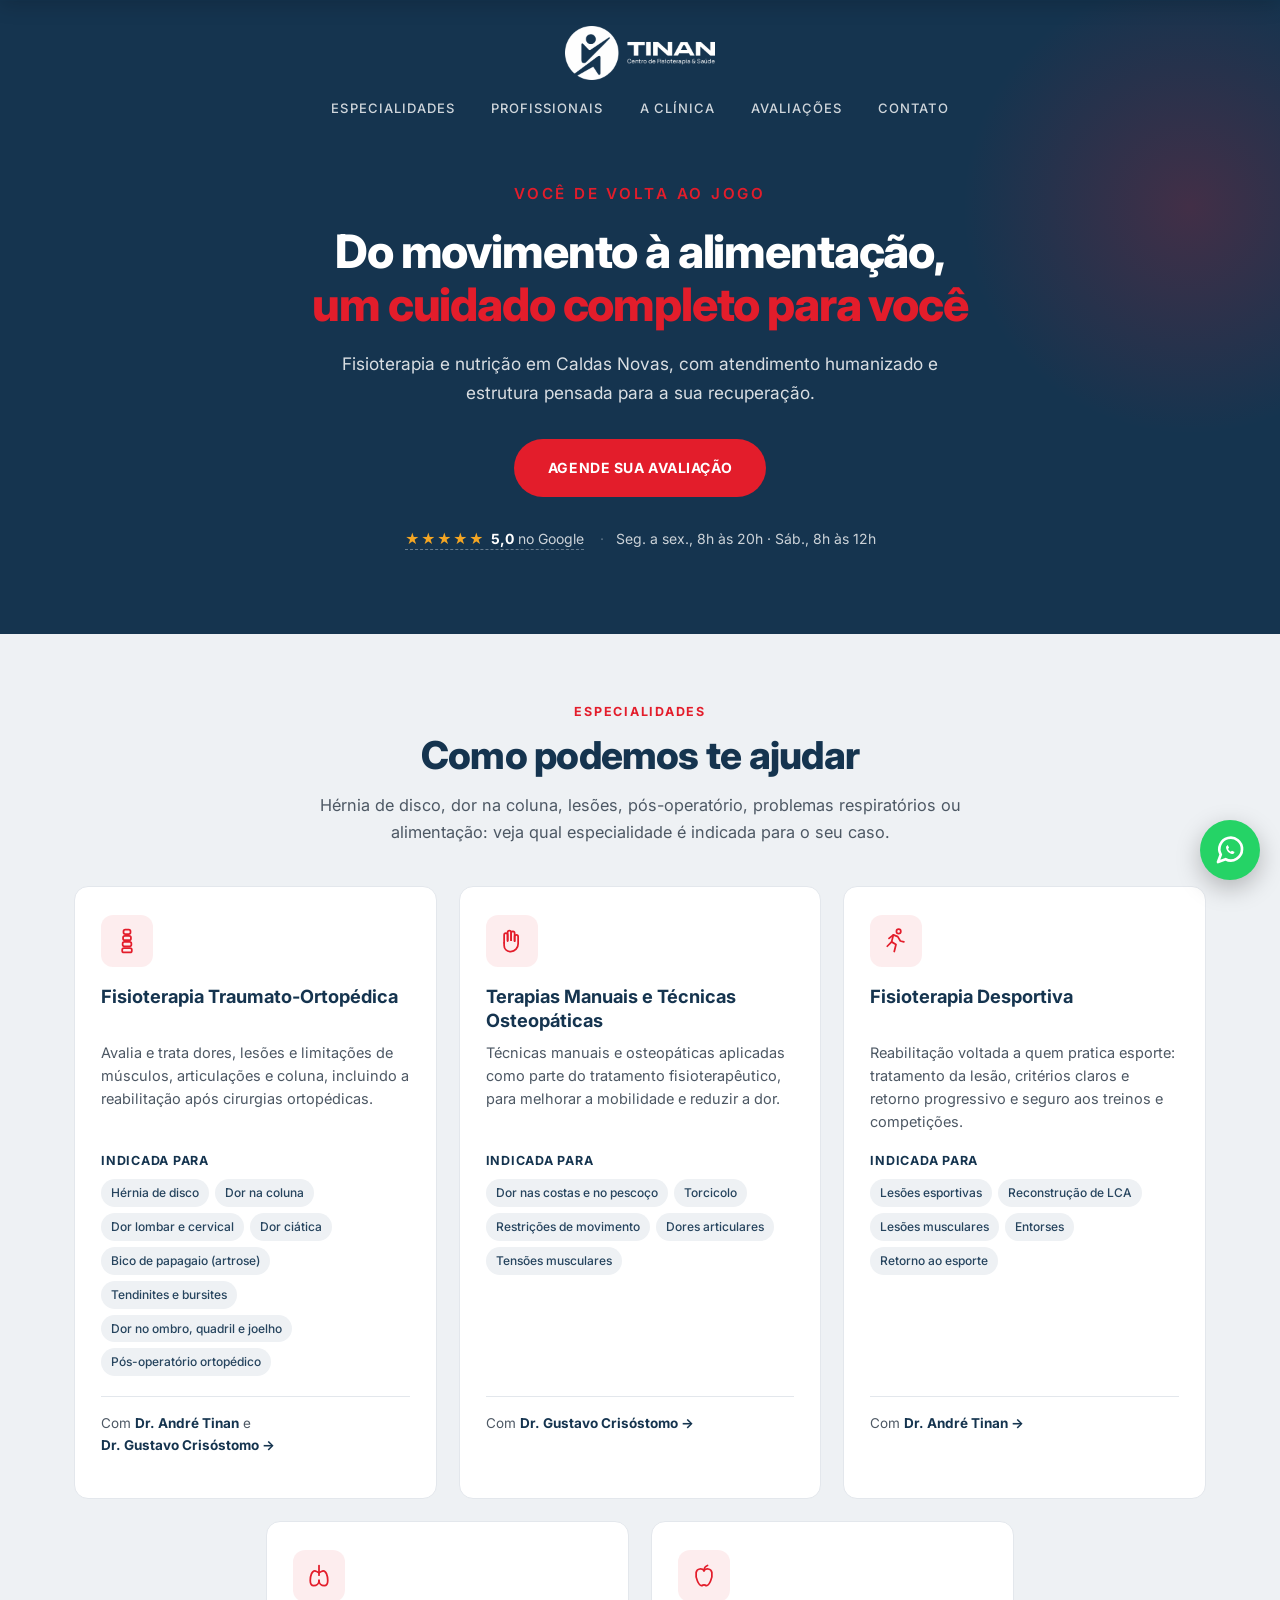
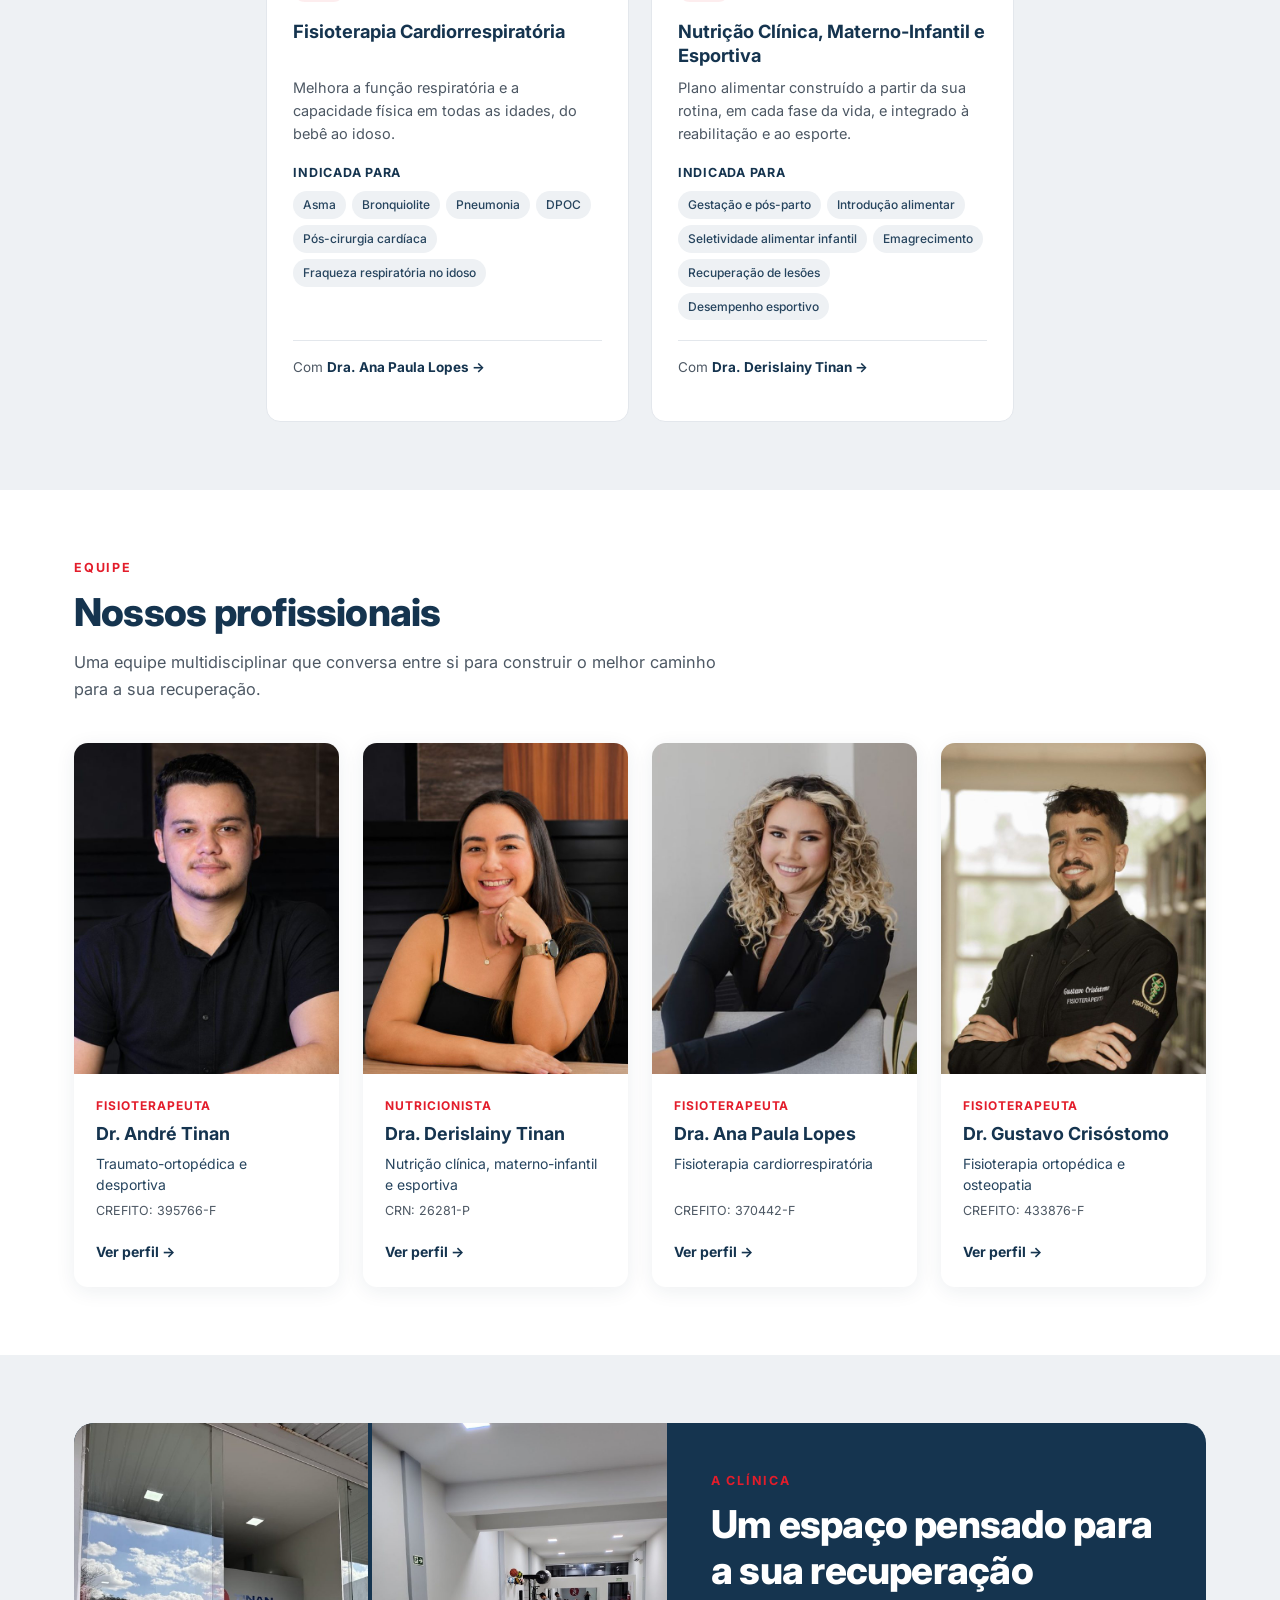
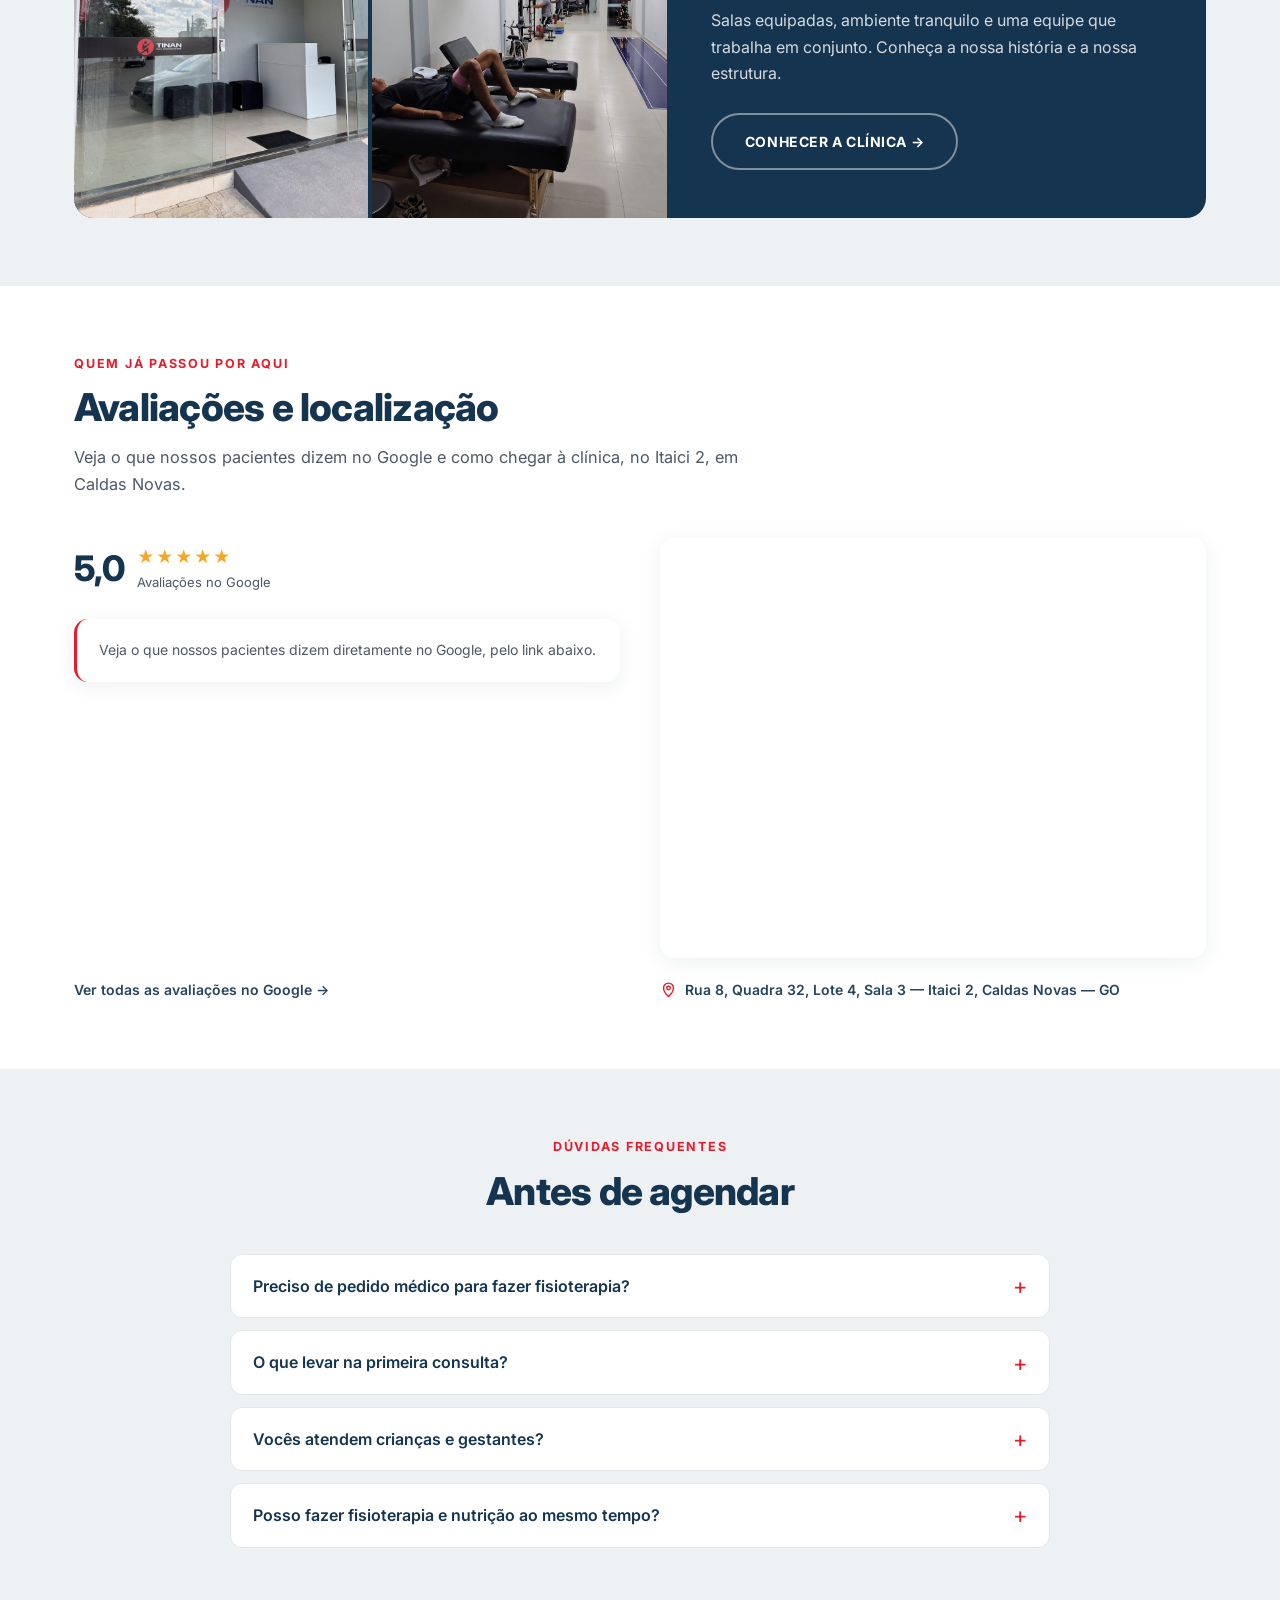
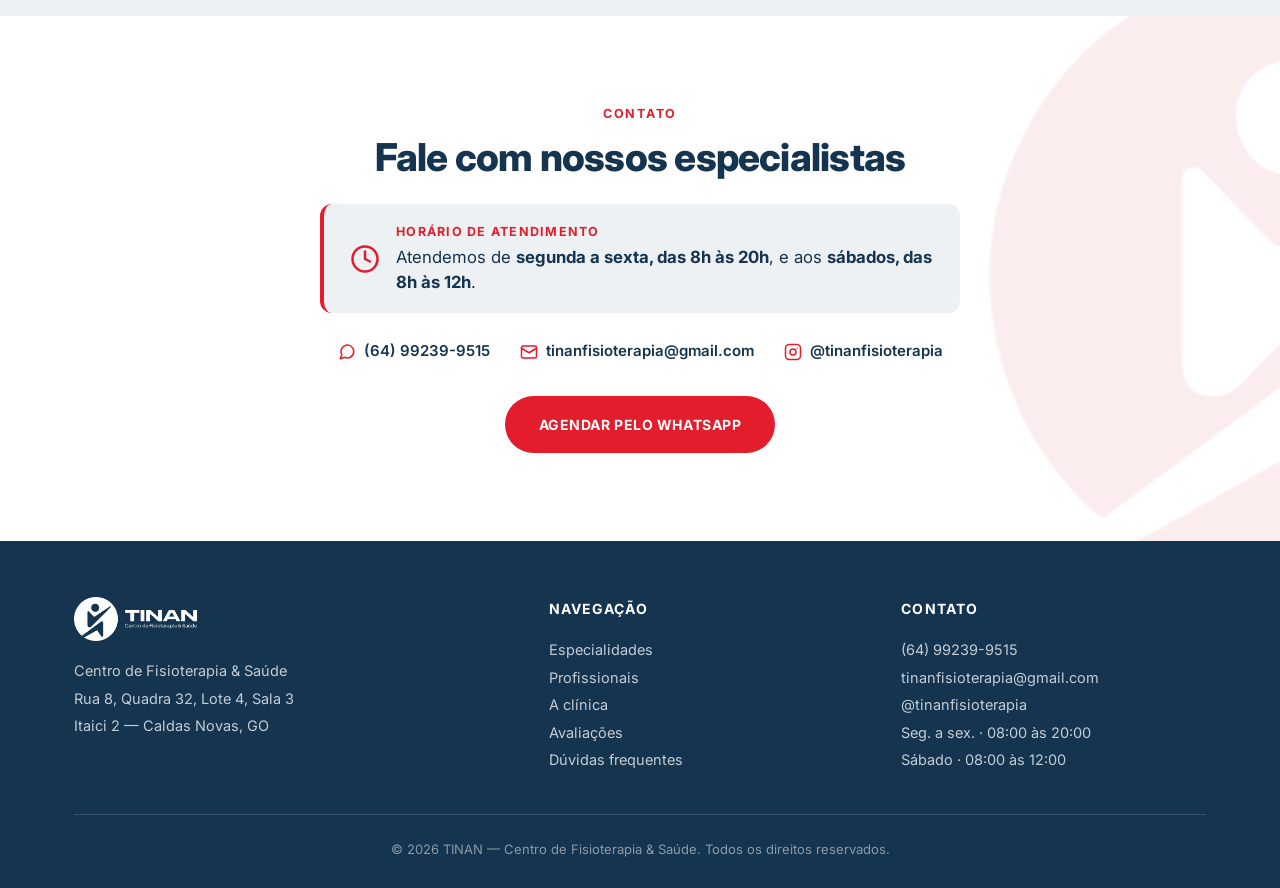
==== commit 12b5892f: "Add files via upload site v3" ====
--- a/index.html
+++ b/index.html
@@ -19,7 +19,559 @@
   <link rel="preconnect" href="https://fonts.googleapis.com">
   <link rel="preconnect" href="https://fonts.gstatic.com" crossorigin>
   <link href="https://fonts.googleapis.com/css2?family=Inter:wght@400;500;600;700;800&display=swap" rel="stylesheet">
-  <link rel="stylesheet" href="css/site.css">
+  <style>
+/* 1. VARIÁVEIS DA MARCA */
+:root {
+  --azul:        #15344F;
+  --azul-medio:  #26445E;
+  --azul-escuro: #0F2438;
+  --vermelho:    #E31D2B;
+  --vermelho-escuro: #C2141F;
+  --fundo:       #EEF1F4;
+  --branco:      #FFFFFF;
+  --texto:       #2B2B2B;
+  --texto-suave: #4D5864;
+  --borda:       #E3E7EC;
+  --whats:       #25D366;
+  --fonte: 'Inter', -apple-system, BlinkMacSystemFont, 'Segoe UI', sans-serif;
+  --largura: 1180px;
+  --raio: 14px;
+  --sombra: 0 4px 20px rgba(21, 52, 79, 0.08);
+  --sombra-forte: 0 16px 40px rgba(21, 52, 79, 0.16);
+}
+
+/* 2. RESET E BASE */
+* { margin: 0; padding: 0; box-sizing: border-box; }
+html { scroll-behavior: smooth; scroll-padding-top: 76px; }
+body {
+  font-family: var(--fonte);
+  color: var(--texto);
+  background: var(--fundo);
+  line-height: 1.65;
+  -webkit-font-smoothing: antialiased;
+}
+img { max-width: 100%; display: block; }
+a { text-decoration: none; color: inherit; }
+:focus-visible { outline: 3px solid var(--vermelho); outline-offset: 3px; border-radius: 4px; }
+
+.container {
+  width: 100%;
+  max-width: var(--largura);
+  margin: 0 auto;
+  padding: 0 24px;
+}
+
+/* 3. TOPO */
+.topo { background: var(--azul); position: relative; overflow: hidden; }
+
+.header { padding: 26px 0 0; position: relative; z-index: 10; }
+.header .container {
+  display: flex;
+  flex-direction: column;
+  align-items: center;
+  gap: 18px;
+}
+.logo img { height: 54px; width: auto; }
+
+.nav {
+  display: flex;
+  align-items: center;
+  justify-content: center;
+  flex-wrap: wrap;
+  gap: 10px 36px;
+  padding-bottom: 18px;
+}
+.nav a {
+  color: rgba(255, 255, 255, 0.8);
+  font-size: 13px;
+  font-weight: 500;
+  letter-spacing: 0.08em;
+  text-transform: uppercase;
+  white-space: nowrap;
+  transition: color .2s;
+}
+.nav a:hover, .nav a[aria-current="page"] { color: var(--branco); }
+.nav a[aria-current="page"] { box-shadow: 0 2px 0 var(--vermelho); }
+
+/* Barra fixa que aparece depois do scroll */
+.barra-fixa {
+  position: fixed;
+  top: 0; left: 0; right: 0;
+  z-index: 1000;
+  background: var(--azul);
+  box-shadow: 0 4px 20px rgba(0, 0, 0, 0.18);
+  transform: translateY(-100%);
+  transition: transform .3s ease;
+}
+.barra-fixa.visivel { transform: translateY(0); }
+.barra-fixa .container {
+  display: flex;
+  align-items: center;
+  justify-content: space-between;
+  gap: 16px;
+  padding-top: 10px;
+  padding-bottom: 10px;
+}
+.barra-fixa img { height: 36px; width: auto; }
+.barra-fixa .nav-compacta { display: flex; gap: 26px; }
+.barra-fixa .nav-compacta a {
+  color: rgba(255,255,255,.8);
+  font-size: 12.5px;
+  font-weight: 500;
+  letter-spacing: .06em;
+  text-transform: uppercase;
+}
+.barra-fixa .nav-compacta a:hover { color: var(--branco); }
+.barra-fixa .btn { padding: 10px 22px; font-size: 12.5px; }
+
+/* 4. BOTÕES */
+.btn {
+  display: inline-flex;
+  align-items: center;
+  justify-content: center;
+  gap: 10px;
+  padding: 15px 32px;
+  border-radius: 999px;
+  font-weight: 700;
+  font-size: 14px;
+  letter-spacing: 0.04em;
+  text-transform: uppercase;
+  transition: transform .2s, box-shadow .2s, background .2s;
+  border: 2px solid transparent;
+  cursor: pointer;
+}
+.btn svg { width: 18px; height: 18px; flex: none; }
+.btn-primario { background: var(--vermelho); color: var(--branco); }
+.btn-primario:hover {
+  background: var(--vermelho-escuro);
+  transform: translateY(-2px);
+  box-shadow: 0 8px 24px rgba(227, 29, 43, 0.32);
+}
+.btn-contorno { border-color: rgba(255,255,255,.45); color: var(--branco); }
+.btn-contorno:hover { border-color: var(--branco); background: rgba(255,255,255,.08); }
+
+/* 5. HERO */
+.hero {
+  color: var(--branco);
+  padding: 44px 0 84px;
+  position: relative;
+  text-align: center;
+}
+.hero::after {
+  content: "";
+  position: absolute;
+  right: -140px; top: -160px;
+  width: 460px; height: 460px;
+  border-radius: 50%;
+  background: radial-gradient(circle, rgba(227,29,43,.22), transparent 70%);
+  pointer-events: none;
+}
+.hero-conteudo { max-width: 860px; margin: 0 auto; position: relative; z-index: 2; }
+.slogan {
+  display: block;
+  font-size: 0.95rem;
+  letter-spacing: 0.18em;
+  text-transform: uppercase;
+  color: var(--vermelho);
+  font-weight: 600;
+  margin-bottom: 18px;
+}
+.hero h1 {
+  font-size: clamp(1.75rem, 3.6vw, 2.9rem);
+  line-height: 1.15;
+  font-weight: 800;
+  letter-spacing: -0.025em;
+  margin-bottom: 20px;
+}
+.hero h1 span { color: var(--vermelho); }
+.hero .subtitulo {
+  font-size: 1.08rem;
+  color: rgba(255, 255, 255, 0.84);
+  margin: 0 auto 32px;
+  max-width: 640px;
+}
+
+/* Nota do Google clicável */
+.link-google { cursor: pointer; transition: opacity .2s; }
+.hero-confianca-simples .link-google { border-bottom: 1px dashed rgba(255,255,255,.35); padding-bottom: 2px; }
+.hero-confianca-simples .link-google:hover { border-bottom-color: #fff; }
+.avaliacoes-cabecalho.link-google { align-self: flex-start; border-radius: 10px; padding: 6px 10px; margin-left: -10px; }
+.avaliacoes-cabecalho.link-google:hover { background: var(--fundo); }
+
+/* 6. SEÇÕES */
+.secao { padding: 68px 0; }
+.secao-branca { background: var(--branco); }
+.secao-cabeca { max-width: 680px; margin-bottom: 40px; }
+.secao-cabeca.centro { margin-left: auto; margin-right: auto; text-align: center; }
+.secao-rotulo {
+  display: block;
+  color: var(--vermelho);
+  font-size: 12.5px;
+  font-weight: 700;
+  letter-spacing: .14em;
+  text-transform: uppercase;
+  margin-bottom: 10px;
+}
+.secao-titulo {
+  font-size: clamp(1.7rem, 3.2vw, 2.4rem);
+  color: var(--azul);
+  font-weight: 800;
+  letter-spacing: -0.02em;
+  line-height: 1.2;
+  margin-bottom: 14px;
+}
+.secao-sub { color: var(--texto-suave); font-size: 1.02rem; }
+
+/* 7. ÁREAS DE ATUAÇÃO (por queixa) */
+.areas {
+  display: grid;
+  grid-template-columns: repeat(3, 1fr);
+  gap: 22px;
+}
+.area-card {
+  background: var(--branco);
+  border: 1px solid var(--borda);
+  border-radius: var(--raio);
+  padding: 28px 26px 24px;
+  display: flex;
+  flex-direction: column;
+  transition: transform .25s, box-shadow .25s, border-color .25s;
+}
+.area-card:hover { transform: translateY(-4px); box-shadow: var(--sombra-forte); border-color: transparent; }
+.area-icone {
+  width: 52px; height: 52px;
+  border-radius: 12px;
+  background: rgba(227, 29, 43, .08);
+  color: var(--vermelho);
+  display: grid;
+  place-items: center;
+  margin-bottom: 18px;
+}
+.area-icone svg { width: 28px; height: 28px; }
+.area-card h3 { color: var(--azul); font-size: 1.14rem; font-weight: 700; line-height: 1.3; margin-bottom: 8px; }
+.area-card p { color: var(--texto-suave); font-size: 14.5px; line-height: 1.6; margin-bottom: 18px; }
+.area-card .area-tags { display: flex; flex-wrap: wrap; gap: 6px; margin-bottom: 20px; }
+.area-card .area-tags li {
+  list-style: none;
+  font-size: 12px;
+  font-weight: 500;
+  color: var(--azul-medio);
+  background: var(--fundo);
+  padding: 4px 10px;
+  border-radius: 999px;
+}
+.area-card .area-com {
+  margin-top: auto;
+  padding-top: 16px;
+  border-top: 1px solid var(--borda);
+  font-size: 13.5px;
+  color: var(--texto-suave);
+}
+.area-card .area-com a { color: var(--azul); font-weight: 700; white-space: nowrap; }
+.area-card .area-com a:hover { color: var(--vermelho); }
+
+/* 7b. ESPECIALIDADES — 5 cards (3 em cima, 2 centralizados embaixo) */
+.especialidades { display: grid; grid-template-columns: repeat(6, 1fr); gap: 22px; }
+.especialidades .area-card {
+  grid-column: span 2;
+  /* subgrid: cada parte do card fica na mesma linha dos cards vizinhos */
+  display: grid;
+  grid-row: span 6;
+  grid-template-rows: subgrid;
+  row-gap: 0;
+  align-content: start;
+}
+.especialidades .area-card > * { align-self: start; }
+.especialidades .area-card .area-com { margin-top: 0; }
+.especialidades .area-card .area-tags { align-content: flex-start; }
+.especialidades .area-card:nth-child(4) { grid-column: 2 / span 2; }
+.especialidades .area-card:nth-child(5) { grid-column: 4 / span 2; }
+@supports not (grid-template-rows: subgrid) {
+  .especialidades .area-card { display: flex; grid-row: auto; }
+  .especialidades .area-card .area-com { margin-top: auto; }
+}
+.area-card .area-indicada { font-size: 12.5px; font-weight: 700; color: var(--azul); text-transform: uppercase; letter-spacing: .06em; margin-bottom: 8px; }
+.hero-confianca-simples { margin-top: 30px; font-size: 14px; color: rgba(255,255,255,.78); }
+.hero-confianca-simples .estrelas { color: #F5A623; letter-spacing: 1px; margin-right: 6px; }
+.hero-confianca-simples strong { color: #fff; }
+.hero-confianca-simples .sep { margin: 0 12px; opacity: .4; }
+
+/* 8. CARDS DOS PROFISSIONAIS — alinhamento uniforme */
+.cards-profissionais {
+  display: grid;
+  grid-template-columns: repeat(4, 1fr);
+  gap: 24px;
+  align-items: stretch;
+}
+.card-profissional {
+  background: var(--branco);
+  border-radius: var(--raio);
+  overflow: hidden;
+  box-shadow: var(--sombra);
+  transition: transform .25s, box-shadow .25s;
+  display: flex;
+  flex-direction: column;
+  height: 100%;
+}
+.card-profissional:hover { transform: translateY(-6px); box-shadow: var(--sombra-forte); }
+.card-foto { aspect-ratio: 4 / 5; overflow: hidden; background: var(--borda); }
+.card-foto img {
+  width: 100%; height: 100%;
+  object-fit: cover;
+  object-position: center;
+  transition: transform .4s;
+}
+.card-profissional:hover .card-foto img { transform: scale(1.03); }
+.card-profissional-info {
+  flex: 1;
+  display: flex;
+  flex-direction: column;
+  padding: 22px 22px 24px;
+}
+.card-profissional-info .especialidade {
+  color: var(--vermelho);
+  font-size: 12px;
+  font-weight: 700;
+  text-transform: uppercase;
+  letter-spacing: .08em;
+  margin-bottom: 6px;
+}
+.card-profissional-info h3 {
+  color: var(--azul);
+  font-size: 1.12rem;
+  font-weight: 700;
+  line-height: 1.3;
+  margin-bottom: 8px;
+}
+.card-profissional-info .area {
+  color: var(--azul-medio);
+  font-size: 14px;
+  line-height: 1.5;
+  min-height: 3em;           /* reserva 2 linhas: todos os cards ficam iguais */
+  margin-bottom: 6px;
+}
+.card-profissional-info .registro { color: var(--texto-suave); font-size: 12.5px; }
+.card-profissional-info .ver-perfil {
+  margin-top: auto;          /* empurra o link para a base do card */
+  padding-top: 18px;
+  color: var(--azul);
+  font-size: 14px;
+  font-weight: 700;
+}
+.card-profissional:hover .ver-perfil { color: var(--vermelho); }
+
+/* 10. FAIXA "CONHEÇA A CLÍNICA" */
+.faixa-clinica {
+  display: grid;
+  grid-template-columns: 1.1fr 1fr;
+  gap: 0;
+  background: var(--azul);
+  border-radius: 20px;
+  overflow: hidden;
+  color: var(--branco);
+}
+.faixa-clinica-fotos { display: grid; grid-template-columns: 1fr 1fr; gap: 4px; min-height: 340px; }
+.faixa-clinica-fotos img { width: 100%; height: 100%; object-fit: cover; }
+.faixa-clinica-texto { padding: 48px 44px; display: flex; flex-direction: column; justify-content: center; }
+.faixa-clinica-texto .secao-titulo { color: var(--branco); }
+.faixa-clinica-texto p { color: rgba(255,255,255,.82); margin-bottom: 26px; }
+.faixa-clinica-texto .btn { align-self: flex-start; }
+
+/* 11. MAPA E AVALIAÇÕES */
+.mapa-avaliacoes {
+  display: grid;
+  grid-template-columns: 1fr 1fr;
+  gap: 40px;
+  align-items: stretch;
+}
+.mapa-bloco {
+  border-radius: var(--raio);
+  overflow: hidden;
+  box-shadow: var(--sombra);
+  background: var(--branco);
+  display: flex;
+  min-height: 420px;
+}
+.mapa-bloco iframe { width: 100%; min-height: 420px; border: 0; display: block; flex: 1; }
+.avaliacoes-bloco { display: flex; flex-direction: column; gap: 16px; }
+.avaliacoes-cabecalho { display: flex; align-items: center; gap: 12px; margin-bottom: 4px; }
+.avaliacoes-nota { font-size: 2.2rem; font-weight: 800; color: var(--azul); line-height: 1; }
+.avaliacoes-estrelas { color: #F5A623; font-size: 1.05rem; letter-spacing: 2px; }
+.avaliacoes-total { color: var(--texto-suave); font-size: 13px; }
+#avaliacoes-lista { display: flex; flex-direction: column; gap: 14px; flex: 1; }
+.avaliacao-card {
+  background: var(--branco);
+  border-radius: var(--raio);
+  padding: 20px 22px;
+  box-shadow: var(--sombra);
+  border-left: 3px solid var(--vermelho);
+}
+.avaliacao-card .autor { font-weight: 700; color: var(--azul); font-size: 14px; margin-bottom: 2px; }
+.avaliacao-card .estrelas { color: #F5A623; font-size: 13px; letter-spacing: 1px; margin-bottom: 6px; }
+.avaliacao-card .texto { color: var(--texto-suave); font-size: 14px; line-height: 1.6; }
+.avaliacao-card .quando { color: #8A96A3; font-size: 12px; margin-top: 8px; }
+.avaliacoes-link { color: var(--azul-medio); font-weight: 600; font-size: 14px; margin-top: 4px; }
+.avaliacoes-link:hover { color: var(--vermelho); }
+
+/* 12. PERGUNTAS FREQUENTES */
+.faq { max-width: 820px; margin: 0 auto; display: flex; flex-direction: column; gap: 12px; }
+.faq details {
+  background: var(--branco);
+  border: 1px solid var(--borda);
+  border-radius: 12px;
+  padding: 0 22px;
+}
+.faq summary {
+  cursor: pointer;
+  list-style: none;
+  padding: 18px 30px 18px 0;
+  font-weight: 600;
+  color: var(--azul);
+  position: relative;
+}
+.faq summary::-webkit-details-marker { display: none; }
+.faq summary::after {
+  content: "+";
+  position: absolute;
+  right: 0; top: 50%;
+  transform: translateY(-50%);
+  font-size: 1.4rem;
+  font-weight: 400;
+  color: var(--vermelho);
+}
+.faq details[open] summary::after { content: "–"; }
+.faq details p { color: var(--texto-suave); font-size: 15px; padding-bottom: 20px; }
+
+/* 13. CONTATO */
+#contato { position: relative; overflow: hidden; text-align: center; }
+#contato .container { position: relative; z-index: 1; }
+
+/* 14. RODAPÉ */
+.footer { background: var(--azul); color: rgba(255, 255, 255, 0.75); padding: 56px 0 28px; }
+.footer-grid { display: grid; grid-template-columns: 1.4fr 1fr 1fr; gap: 48px; margin-bottom: 40px; }
+.footer h4 { color: var(--branco); font-size: 14px; margin-bottom: 16px; text-transform: uppercase; letter-spacing: .08em; }
+.footer p, .footer a { font-size: 14.5px; line-height: 1.9; display: block; }
+.footer a:hover { color: var(--branco); }
+.footer-logo { height: 44px; width: auto; margin-bottom: 16px; }
+.footer-base {
+  border-top: 1px solid rgba(255, 255, 255, 0.14);
+  padding-top: 24px;
+  font-size: 13px;
+  text-align: center;
+  color: rgba(255, 255, 255, 0.5);
+}
+
+/* 15. BOTÃO FLUTUANTE DO WHATSAPP */
+.whats-flutuante {
+  position: fixed;
+  right: 20px; bottom: 20px;
+  z-index: 1100;
+  width: 60px; height: 60px;
+  border-radius: 50%;
+  background: var(--whats);
+  color: #fff;
+  display: grid;
+  place-items: center;
+  box-shadow: 0 8px 24px rgba(0,0,0,.25);
+  transition: transform .2s;
+}
+.whats-flutuante:hover { transform: scale(1.07); }
+.whats-flutuante svg { width: 32px; height: 32px; }
+
+/* 17. RESPONSIVO */
+@media (max-width: 980px) {
+  #contato::before { background-position: right -220px center; opacity: .05; }
+  .areas { grid-template-columns: repeat(2, 1fr); }
+  .especialidades { grid-template-columns: repeat(2, 1fr); }
+  .especialidades .area-card, .especialidades .area-card:nth-child(4), .especialidades .area-card:nth-child(5) { grid-column: auto; }
+  .especialidades .area-card:nth-child(5) { grid-column: 1 / -1; }
+  .cards-profissionais { grid-template-columns: repeat(2, 1fr); }
+  .faixa-clinica { grid-template-columns: 1fr; }
+  .faixa-clinica-fotos { min-height: 260px; }
+  .mapa-avaliacoes { grid-template-columns: 1fr; }
+  .mapa-bloco, .mapa-bloco iframe { min-height: 320px; }
+  .footer-grid { grid-template-columns: 1fr 1fr; }
+  .barra-fixa .nav-compacta { display: none; }
+}
+@media (max-width: 640px) {
+  .header { padding: 20px 0 0; }
+  .logo img { height: 42px; }
+  .nav { gap: 8px 20px; }
+  .nav a { font-size: 11.5px; letter-spacing: 0.05em; }
+  .hero { padding: 28px 0 56px; }
+  .hero .subtitulo { font-size: 1rem; }
+  .secao { padding: 56px 0; }
+  .areas { grid-template-columns: 1fr; }
+  .especialidades { grid-template-columns: 1fr; }
+  .especialidades .area-card { display: flex; grid-row: auto; }
+  .hero-confianca-simples .sep { display: block; height: 4px; font-size: 0; }
+  .cards-profissionais { grid-template-columns: 1fr 1fr; gap: 14px; }
+  .card-profissional-info { padding: 14px 14px 16px; }
+  .card-profissional-info h3 { font-size: .98rem; min-height: 2.6em; }
+  .card-profissional-info .area { font-size: 12.5px; min-height: 4.5em; }
+  .card-profissional-info .especialidade { font-size: 10.5px; }
+  .faixa-clinica-texto { padding: 34px 24px; }
+  .footer-grid { grid-template-columns: 1fr; gap: 32px; }
+  .mapa-bloco, .mapa-bloco iframe { min-height: 280px; }
+  .whats-flutuante { width: 54px; height: 54px; right: 16px; bottom: 16px; }
+}
+@media (prefers-reduced-motion: reduce) {
+  html { scroll-behavior: auto; }
+  * { transition: none !important; }
+}
+
+/* Contato: símbolo da marca como marca d'água ocupando a seção */
+#contato { padding: 88px 0; }
+#contato::before {
+  content: "";
+  position: absolute;
+  inset: 0;
+  /* símbolo grande, cortado na borda direita, sem passar por trás do texto */
+  background: url("imagens/logo-simbolo.png") right -340px center / auto 120% no-repeat;
+  opacity: 0.07;
+  pointer-events: none;
+}
+.horario-destaque {
+  display: inline-flex;
+  align-items: center;
+  gap: 16px;
+  text-align: left;
+  background: var(--fundo);
+  border-left: 4px solid var(--vermelho);
+  border-radius: 12px;
+  padding: 18px 26px;
+  margin: 10px auto 26px;
+  max-width: 640px;
+}
+.horario-destaque > svg { width: 30px; height: 30px; color: var(--vermelho); flex: none; }
+.horario-rotulo { font-size: 12.5px; font-weight: 700; letter-spacing: .1em; text-transform: uppercase; color: var(--vermelho); margin-bottom: 2px; }
+.horario-texto { color: var(--azul); font-size: 1.05rem; line-height: 1.5; }
+.horario-texto strong { font-weight: 700; }
+.contato-linha {
+  display: flex;
+  justify-content: center;
+  flex-wrap: wrap;
+  gap: 10px 30px;
+  margin-bottom: 32px;
+}
+.contato-linha a { display: inline-flex; align-items: center; gap: 8px; color: var(--azul); font-weight: 600; font-size: 15px; }
+.contato-linha a:hover { color: var(--vermelho); }
+.contato-linha svg { width: 18px; height: 18px; color: var(--vermelho); }
+
+/* Endereço abaixo do mapa, alinhado ao link das avaliações */
+.mapa-coluna { display: flex; flex-direction: column; gap: 16px; }
+.mapa-coluna .mapa-bloco { flex: 1; }
+.mapa-endereco { display: inline-flex; align-items: center; gap: 8px; color: var(--azul-medio); font-weight: 600; font-size: 14px; margin-top: 4px; line-height: 1.65; }
+.mapa-endereco:hover { color: var(--vermelho); }
+.mapa-endereco svg { width: 17px; height: 17px; color: var(--vermelho); flex: none; }
+@media (max-width: 640px) {
+  #contato { padding: 60px 0; }
+  #contato::before { display: none; }
+  .horario-destaque { padding: 16px 18px; }
+  .contato-linha { flex-direction: column; align-items: center; }
+}
+
+  </style>
 
   <!-- Dados estruturados: ajudam o Google a mostrar a clínica na busca local -->
   <script type="application/ld+json">
@@ -88,11 +640,11 @@
       <div class="container">
         <div class="hero-conteudo">
           <span class="slogan">Você de volta ao jogo</span>
-          <h1>Cuidar do movimento é <span>cuidar da vida</span></h1>
-          <p class="subtitulo">Fisioterapia e saúde integrada em Caldas Novas, com atendimento humanizado e estrutura pensada para a sua recuperação.</p>
+          <h1>Do movimento à alimentação,<br> <span>um cuidado completo para você</span></h1>
+          <p class="subtitulo">Fisioterapia e nutrição em Caldas Novas, com atendimento humanizado e estrutura pensada para a sua recuperação.</p>
           <a href="https://wa.me/5564992399515?text=Ol%C3%A1%2C%20venho%20atrav%C3%A9s%20do%20site%20e%20gostaria%20de%20marcar%20uma%20avalia%C3%A7%C3%A3o" class="btn btn-primario" target="_blank" rel="noopener">Agende sua avaliação</a>
           <p class="hero-confianca-simples">
-            <span class="estrelas" aria-hidden="true">★★★★★</span><strong id="hero-nota">5,0</strong> no Google
+            <a class="link-google" href="https://www.google.com/maps/place/?q=place_id:ChIJxSw_b6Exp5QRbg7ym0j9rUc" target="_blank" rel="noopener" aria-label="Ver avaliações da TINAN no Google Maps"><span class="estrelas" aria-hidden="true">★★★★★</span><strong id="hero-nota">5,0</strong> no Google</a>
             <span class="sep">·</span>Seg. a sex., 8h às 20h · Sáb., 8h às 12h
           </p>
         </div>
@@ -164,7 +716,7 @@
       <div class="cards-profissionais">
 
         <a href="profissionais/andre.html" class="card-profissional">
-          <div class="card-foto"><img src="imagens/profissional-andre.jpg" alt="Dr. André Luís Tinan Costa, fisioterapeuta" loading="lazy" width="900" height="985"></div>
+          <div class="card-foto"><img src="imagens/profissional-andre-card.jpg" alt="Dr. André Luís Tinan Costa, fisioterapeuta" loading="lazy" width="640" height="800"></div>
           <div class="card-profissional-info">
             <p class="especialidade">Fisioterapeuta</p>
             <h3>Dr. André Tinan</h3>
@@ -175,7 +727,7 @@
         </a>
 
         <a href="profissionais/derislainy.html" class="card-profissional">
-          <div class="card-foto"><img src="imagens/profissional-derislainy.jpg" alt="Dra. Derislainy Tinan, nutricionista" loading="lazy" width="900" height="985"></div>
+          <div class="card-foto"><img src="imagens/profissional-derislainy-card.jpg" alt="Dra. Derislainy Tinan, nutricionista" loading="lazy" width="640" height="800"></div>
           <div class="card-profissional-info">
             <p class="especialidade">Nutricionista</p>
             <h3>Dra. Derislainy Tinan</h3>
@@ -186,7 +738,7 @@
         </a>
 
         <a href="profissionais/anapaula.html" class="card-profissional">
-          <div class="card-foto"><img src="imagens/profissional-ana.jpg" alt="Dra. Ana Paula Moreira Gomes Lopes, fisioterapeuta" loading="lazy" width="900" height="1351"></div>
+          <div class="card-foto"><img src="imagens/profissional-ana-card.jpg" alt="Dra. Ana Paula Moreira Gomes Lopes, fisioterapeuta" loading="lazy" width="640" height="800"></div>
           <div class="card-profissional-info">
             <p class="especialidade">Fisioterapeuta</p>
             <h3>Dra. Ana Paula Lopes</h3>
@@ -197,7 +749,7 @@
         </a>
 
         <a href="profissionais/gustavo.html" class="card-profissional">
-          <div class="card-foto"><img src="imagens/profissional-gustavo.jpg" alt="Dr. Gustavo Crisóstomo, fisioterapeuta" loading="lazy" width="900" height="1350"></div>
+          <div class="card-foto"><img src="imagens/profissional-gustavo-card.jpg" alt="Dr. Gustavo Crisóstomo, fisioterapeuta" loading="lazy" width="640" height="800"></div>
           <div class="card-profissional-info">
             <p class="especialidade">Fisioterapeuta</p>
             <h3>Dr. Gustavo Crisóstomo</h3>
@@ -240,17 +792,18 @@
 
       <div class="mapa-avaliacoes">
         <div class="avaliacoes-bloco">
-          <div class="avaliacoes-cabecalho">
+          <a class="avaliacoes-cabecalho link-google" href="https://www.google.com/maps/place/?q=place_id:ChIJxSw_b6Exp5QRbg7ym0j9rUc" target="_blank" rel="noopener" aria-label="Ver avaliações da TINAN no Google Maps">
             <span class="avaliacoes-nota" id="avaliacoes-nota">5,0</span>
             <div>
               <div class="avaliacoes-estrelas" aria-hidden="true">★★★★★</div>
               <div class="avaliacoes-total" id="avaliacoes-total">Avaliações no Google</div>
             </div>
-          </div>
+          </a>
           <div id="avaliacoes-lista"></div>
           <a href="https://www.google.com/maps/place/?q=place_id:ChIJxSw_b6Exp5QRbg7ym0j9rUc" target="_blank" rel="noopener" class="avaliacoes-link">Ver todas as avaliações no Google →</a>
         </div>
 
+        <div class="mapa-coluna">
         <div class="mapa-bloco">
           <iframe
             src="https://www.google.com/maps/embed?pb=!1m18!1m12!1m3!1d3799.636031656362!2d-48.61947021238209!3d-17.761780739849282!2m3!1f0!2f0!3f0!3m2!1i1024!2i768!4f13.1!3m3!1m2!1s0x94a731a16f3f2cc5%3A0x47adfd489bf20e6e!2sTinan%20-%20Centro%20de%20Fisioterapia%20e%20Sa%C3%BAde!5e0!3m2!1spt-BR!2sbr!4v1794061381194!5m2!1spt-BR!2sbr"
@@ -258,6 +811,11 @@
             referrerpolicy="strict-origin-when-cross-origin"
             allowfullscreen
             title="Localização da TINAN no Google Maps"></iframe>
+        </div>
+        <a class="mapa-endereco" href="https://www.google.com/maps/place/?q=place_id:ChIJxSw_b6Exp5QRbg7ym0j9rUc" target="_blank" rel="noopener">
+          <svg viewBox="0 0 24 24" fill="none" stroke="currentColor" stroke-width="2" stroke-linecap="round" stroke-linejoin="round" aria-hidden="true"><path d="M12 22s7-6.2 7-12a7 7 0 0 0-14 0c0 5.8 7 12 7 12z"/><circle cx="12" cy="10" r="2.5"/></svg>
+          Rua 8, Quadra 32, Lote 4, Sala 3 — Itaici 2, Caldas Novas — GO
+        </a>
         </div>
       </div>
     </div>
@@ -296,11 +854,21 @@
     <div class="container">
       <span class="secao-rotulo">Contato</span>
       <h2 class="secao-titulo">Fale com nossos especialistas</h2>
-      <p class="contato-dados">
-        Rua 8, Quadra 32, Lote 4, Sala 3 — Itaici 2, Caldas Novas — GO<br>
-        WhatsApp: <a href="https://wa.me/5564992399515" target="_blank" rel="noopener">(64) 99239-9515</a> · E-mail: <a href="mailto:tinanfisioterapia@gmail.com">tinanfisioterapia@gmail.com</a><br>
-        Instagram: <a href="https://instagram.com/tinanfisioterapia" target="_blank" rel="noopener">@tinanfisioterapia</a><br>Segunda a sexta, das 8h às 20h · Sábado, das 8h às 12h
+
+      <div class="horario-destaque">
+        <svg viewBox="0 0 24 24" fill="none" stroke="currentColor" stroke-width="2" stroke-linecap="round" stroke-linejoin="round" aria-hidden="true"><circle cx="12" cy="12" r="10"/><path d="M12 6v6l4 2"/></svg>
+        <div>
+          <p class="horario-rotulo">Horário de atendimento</p>
+          <p class="horario-texto">Atendemos de <strong>segunda a sexta, das 8h às 20h</strong>, e aos <strong>sábados, das 8h às 12h</strong>.</p>
+        </div>
+      </div>
+
+      <p class="contato-linha">
+        <a href="https://wa.me/5564992399515" target="_blank" rel="noopener"><svg viewBox="0 0 24 24" fill="none" stroke="currentColor" stroke-width="2" stroke-linecap="round" stroke-linejoin="round" aria-hidden="true"><path d="M21 11.5a8.4 8.4 0 0 1-12.3 7.4L3 21l2.1-5.6A8.5 8.5 0 1 1 21 11.5z"/></svg>(64) 99239-9515</a>
+        <a href="mailto:tinanfisioterapia@gmail.com"><svg viewBox="0 0 24 24" fill="none" stroke="currentColor" stroke-width="2" stroke-linecap="round" stroke-linejoin="round" aria-hidden="true"><rect x="2" y="4" width="20" height="16" rx="2"/><path d="m22 7-10 6L2 7"/></svg>tinanfisioterapia@gmail.com</a>
+        <a href="https://instagram.com/tinanfisioterapia" target="_blank" rel="noopener"><svg viewBox="0 0 24 24" fill="none" stroke="currentColor" stroke-width="2" stroke-linecap="round" stroke-linejoin="round" aria-hidden="true"><rect x="2" y="2" width="20" height="20" rx="5"/><circle cx="12" cy="12" r="4"/><path d="M17.5 6.5h.01"/></svg>@tinanfisioterapia</a>
       </p>
+
       <a href="https://wa.me/5564992399515?text=Ol%C3%A1%2C%20venho%20atrav%C3%A9s%20do%20site%20e%20gostaria%20de%20marcar%20uma%20avalia%C3%A7%C3%A3o" class="btn btn-primario" target="_blank" rel="noopener">Agendar pelo WhatsApp</a>
     </div>
   </section>
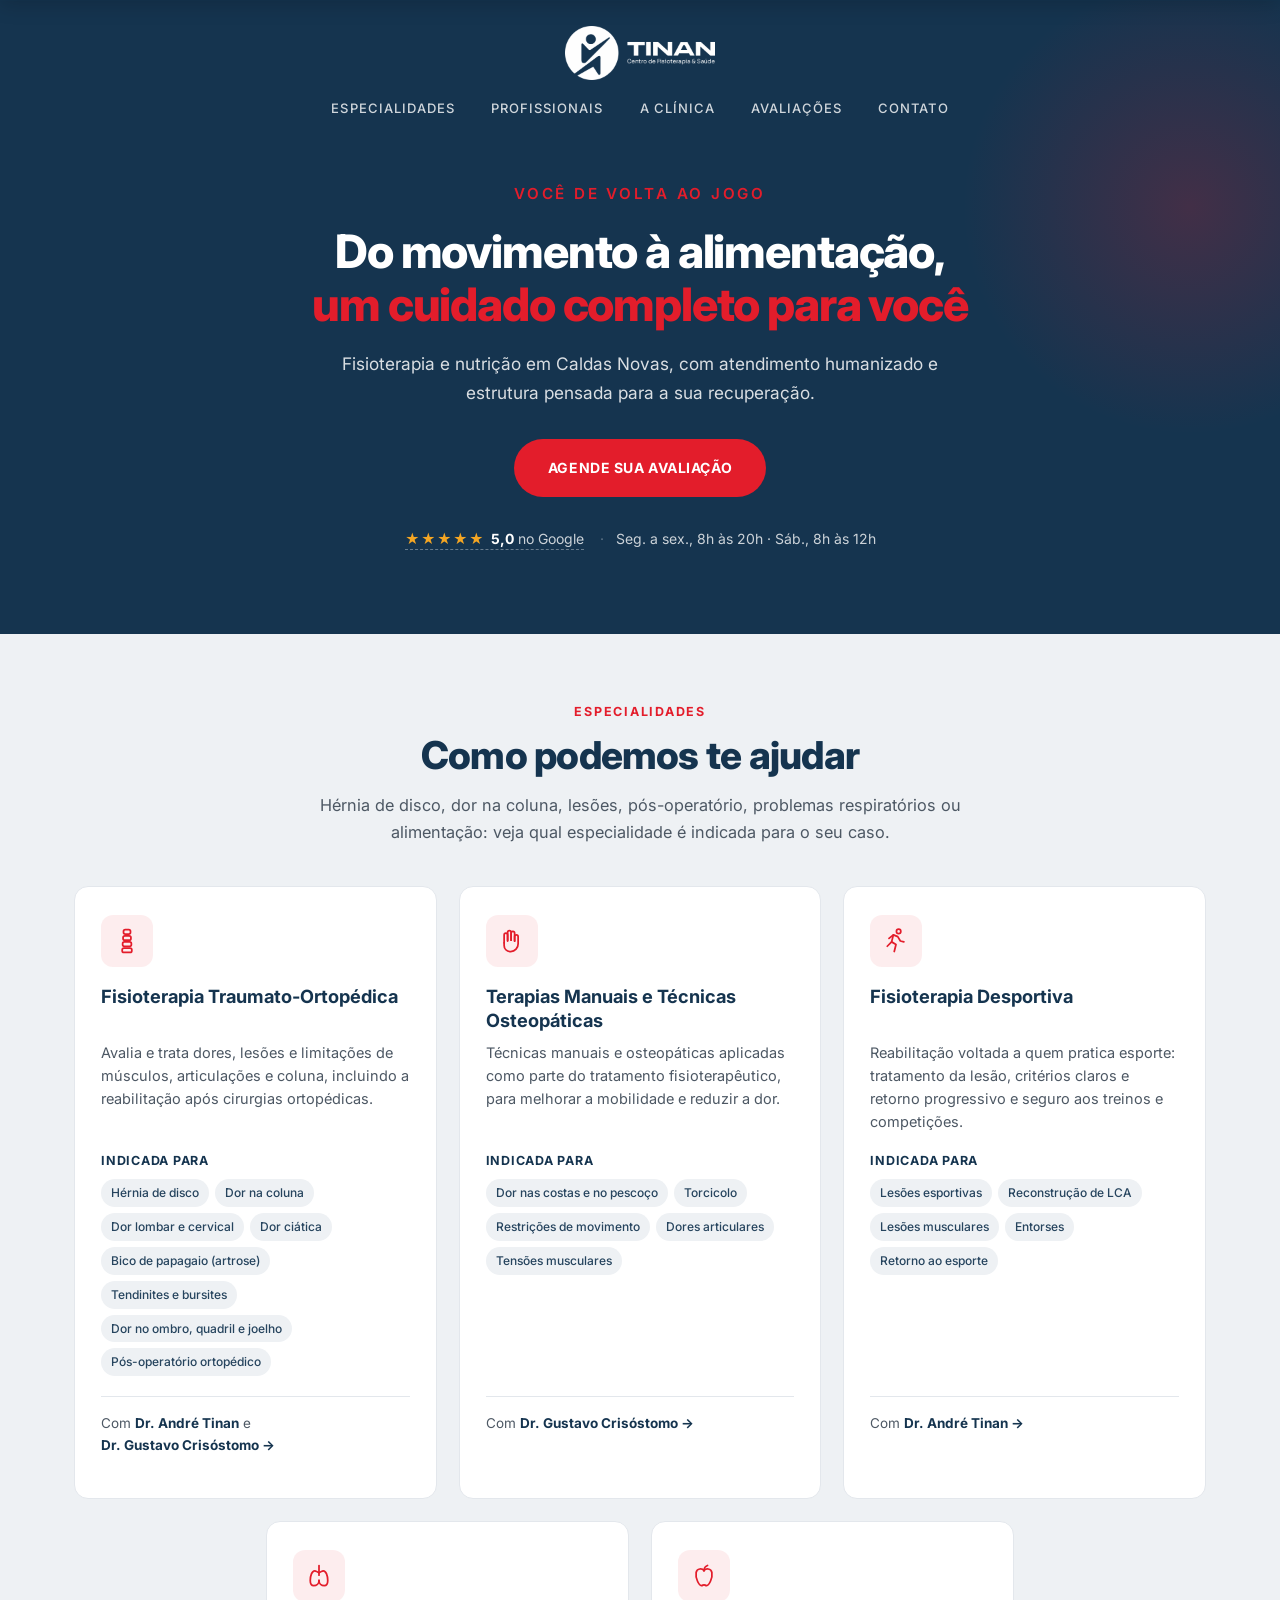
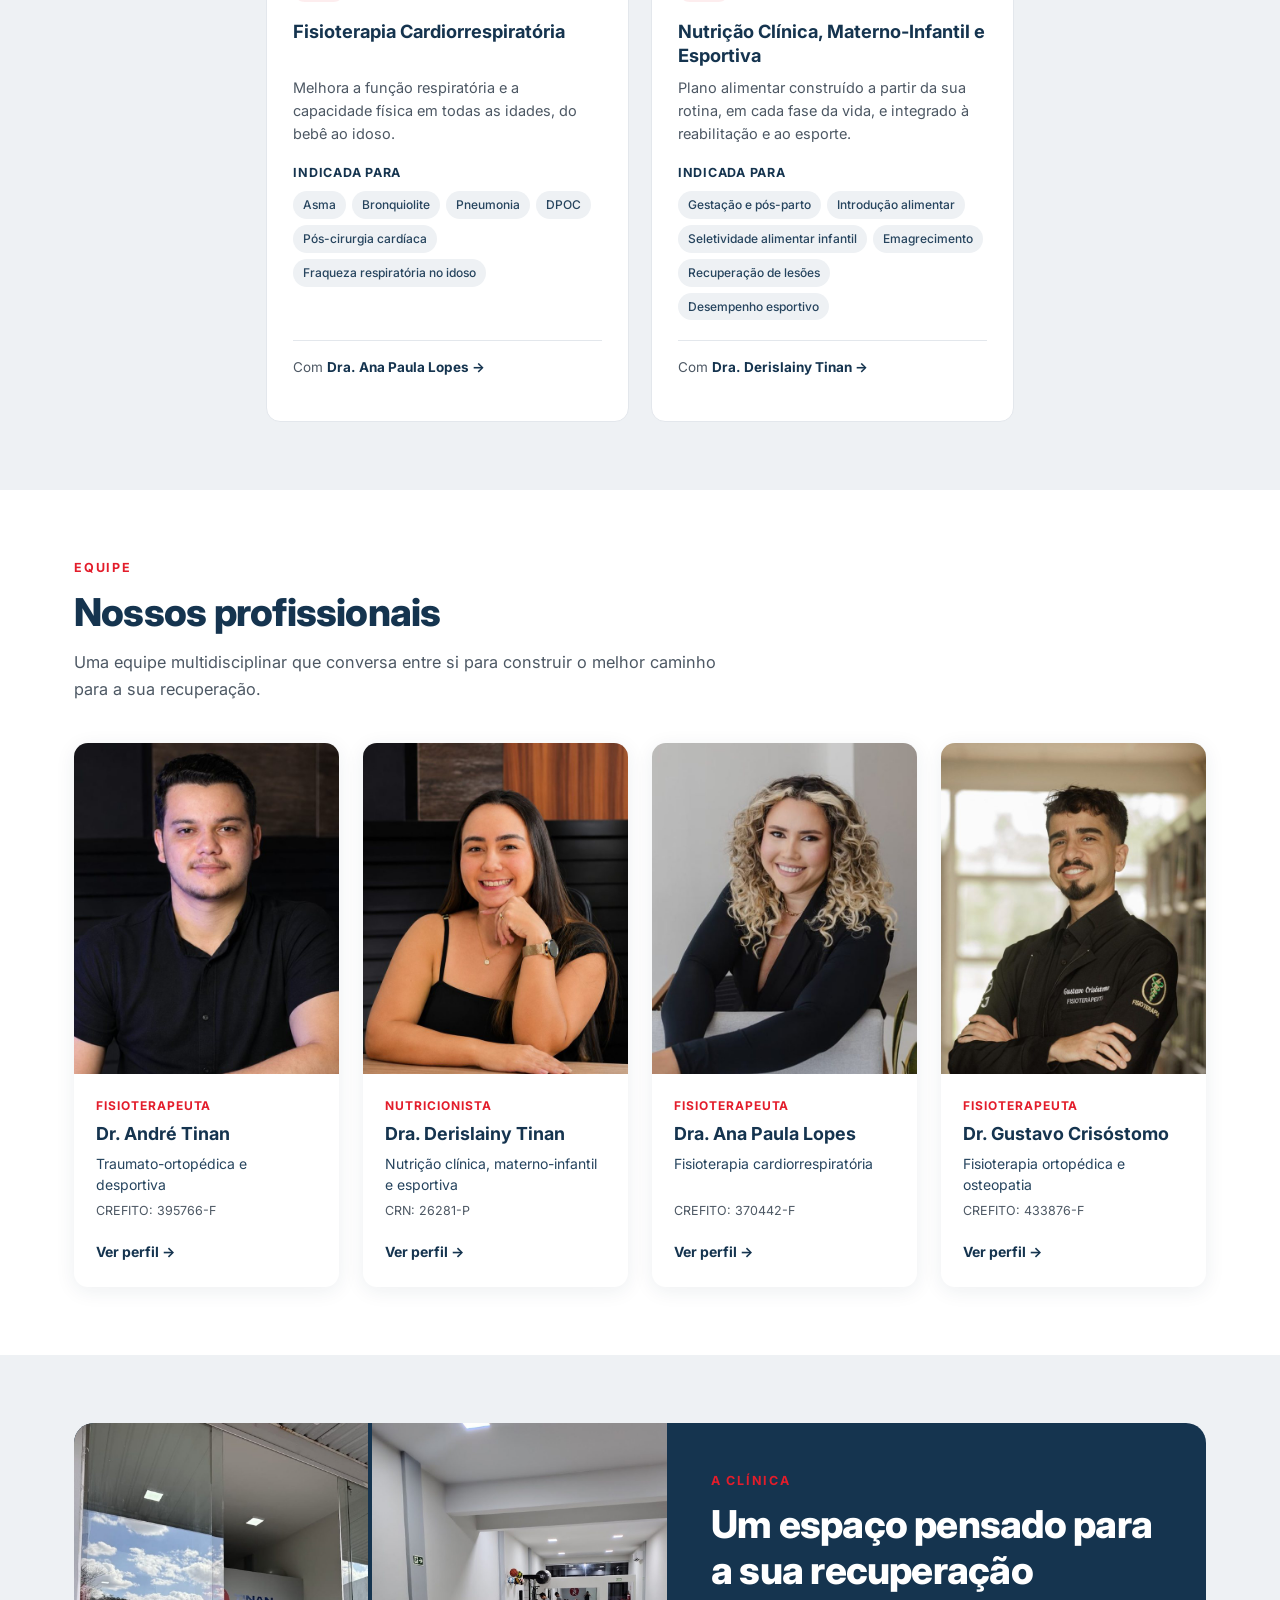
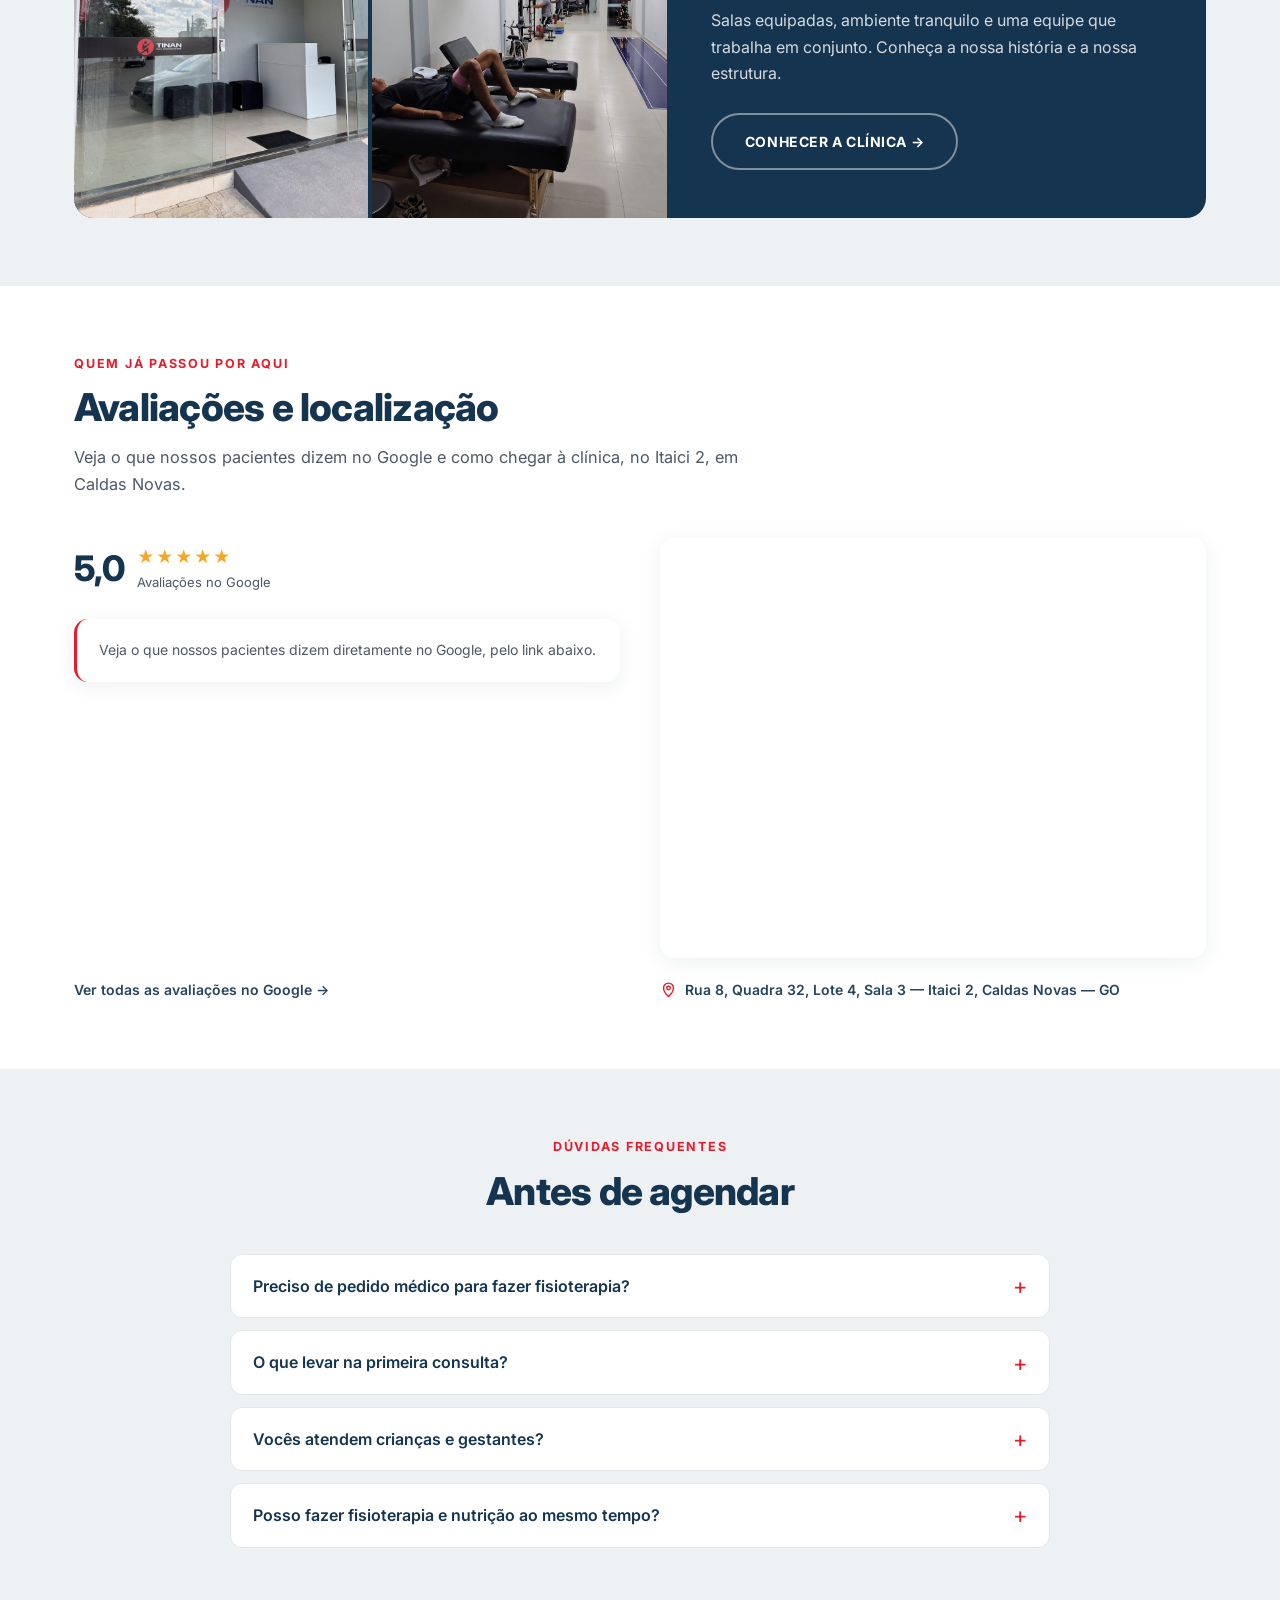
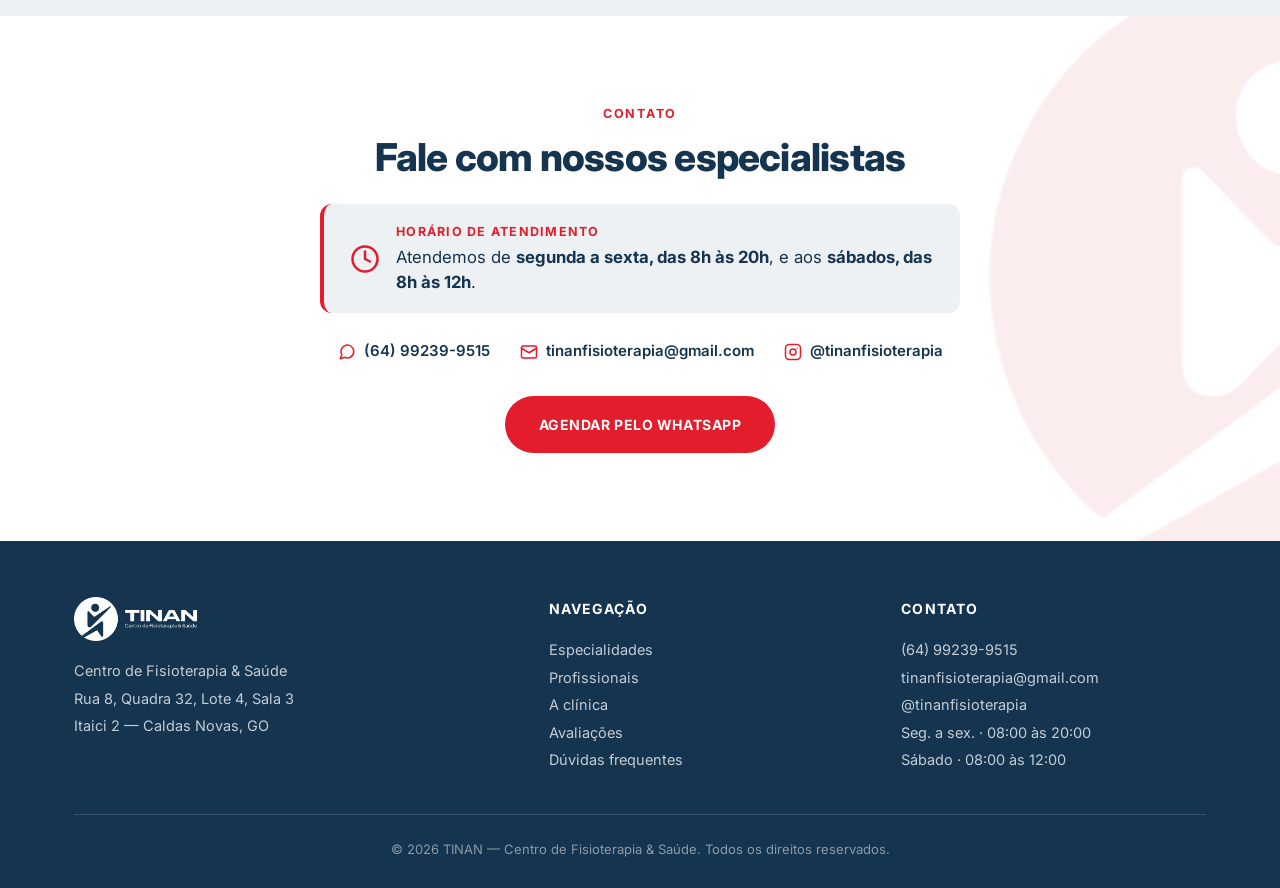
==== commit 67d67fae: "Add files via upload v4?" ====
--- a/index.html
+++ b/index.html
@@ -476,6 +476,7 @@
   transition: transform .2s;
 }
 .whats-flutuante:hover { transform: scale(1.07); }
+@media (min-width: 981px) { .whats-flutuante { display: none; } }
 .whats-flutuante svg { width: 32px; height: 32px; }
 
 /* 17. RESPONSIVO */
